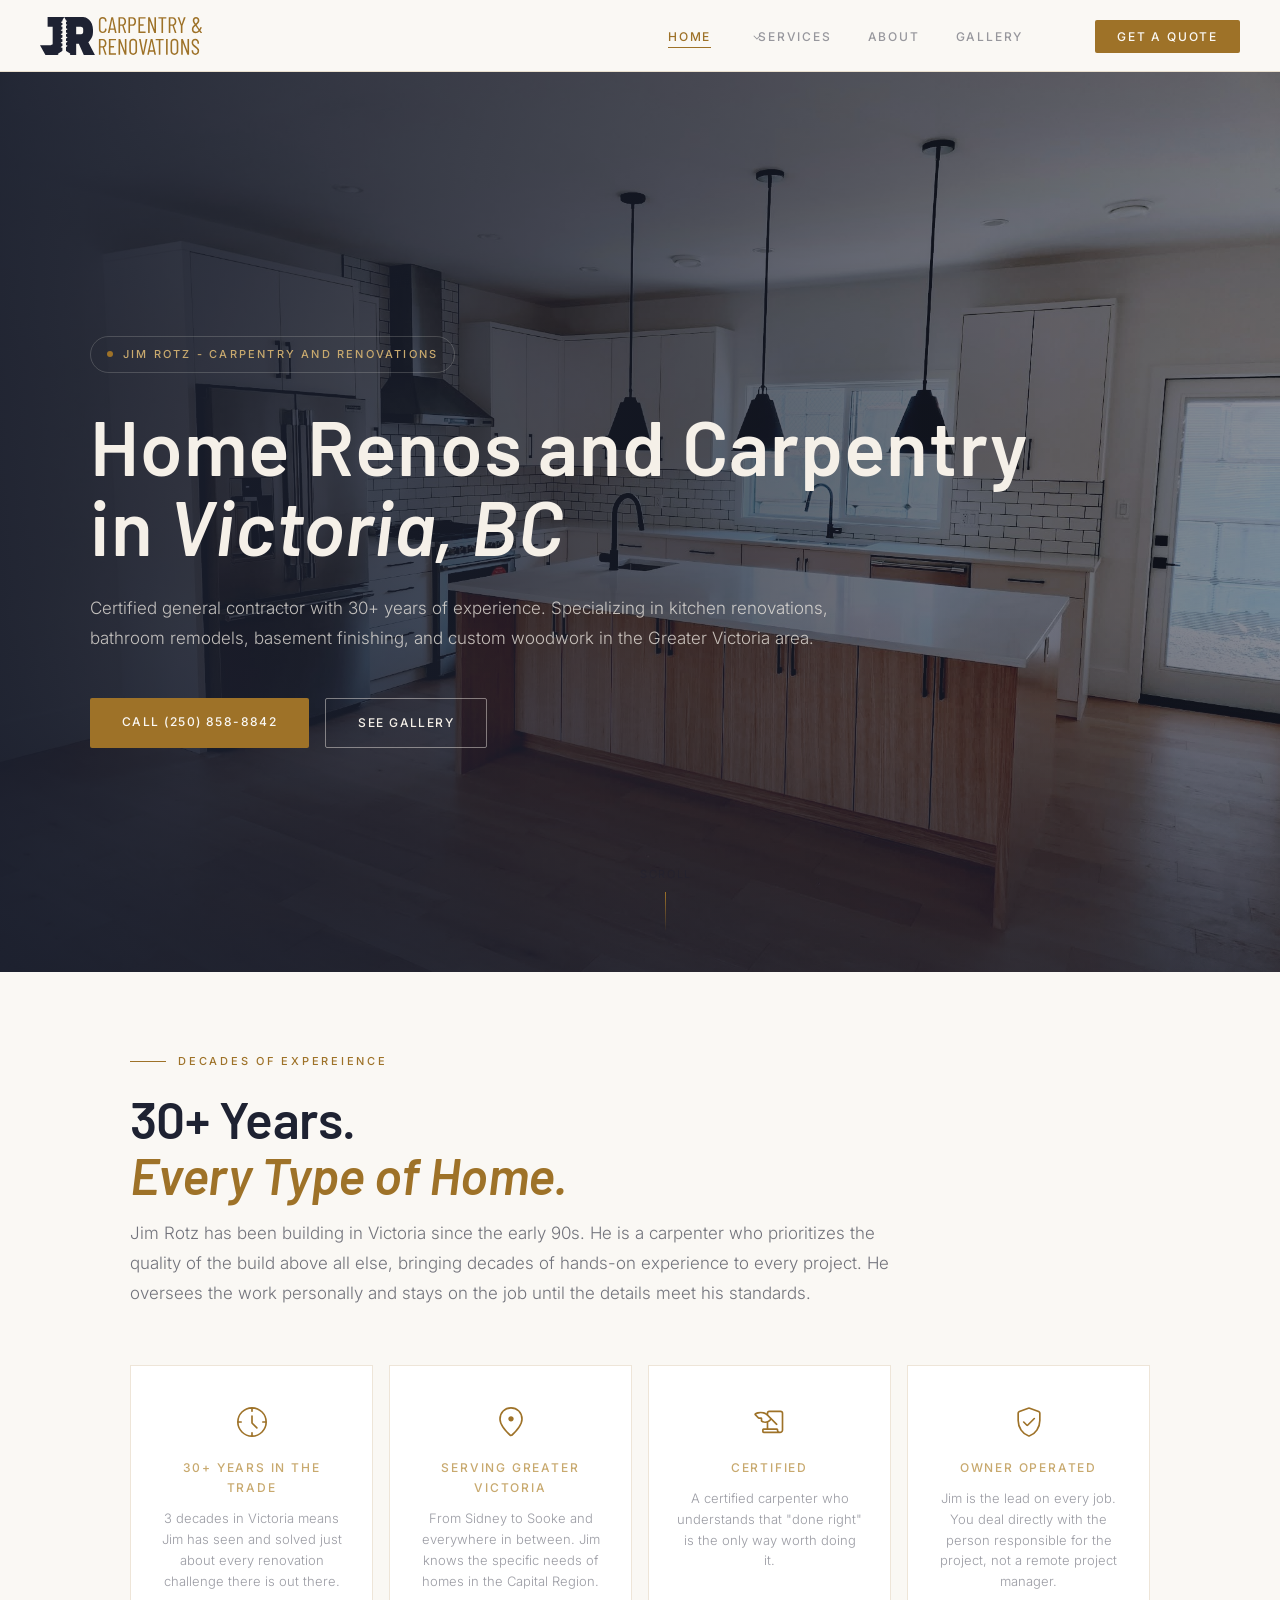
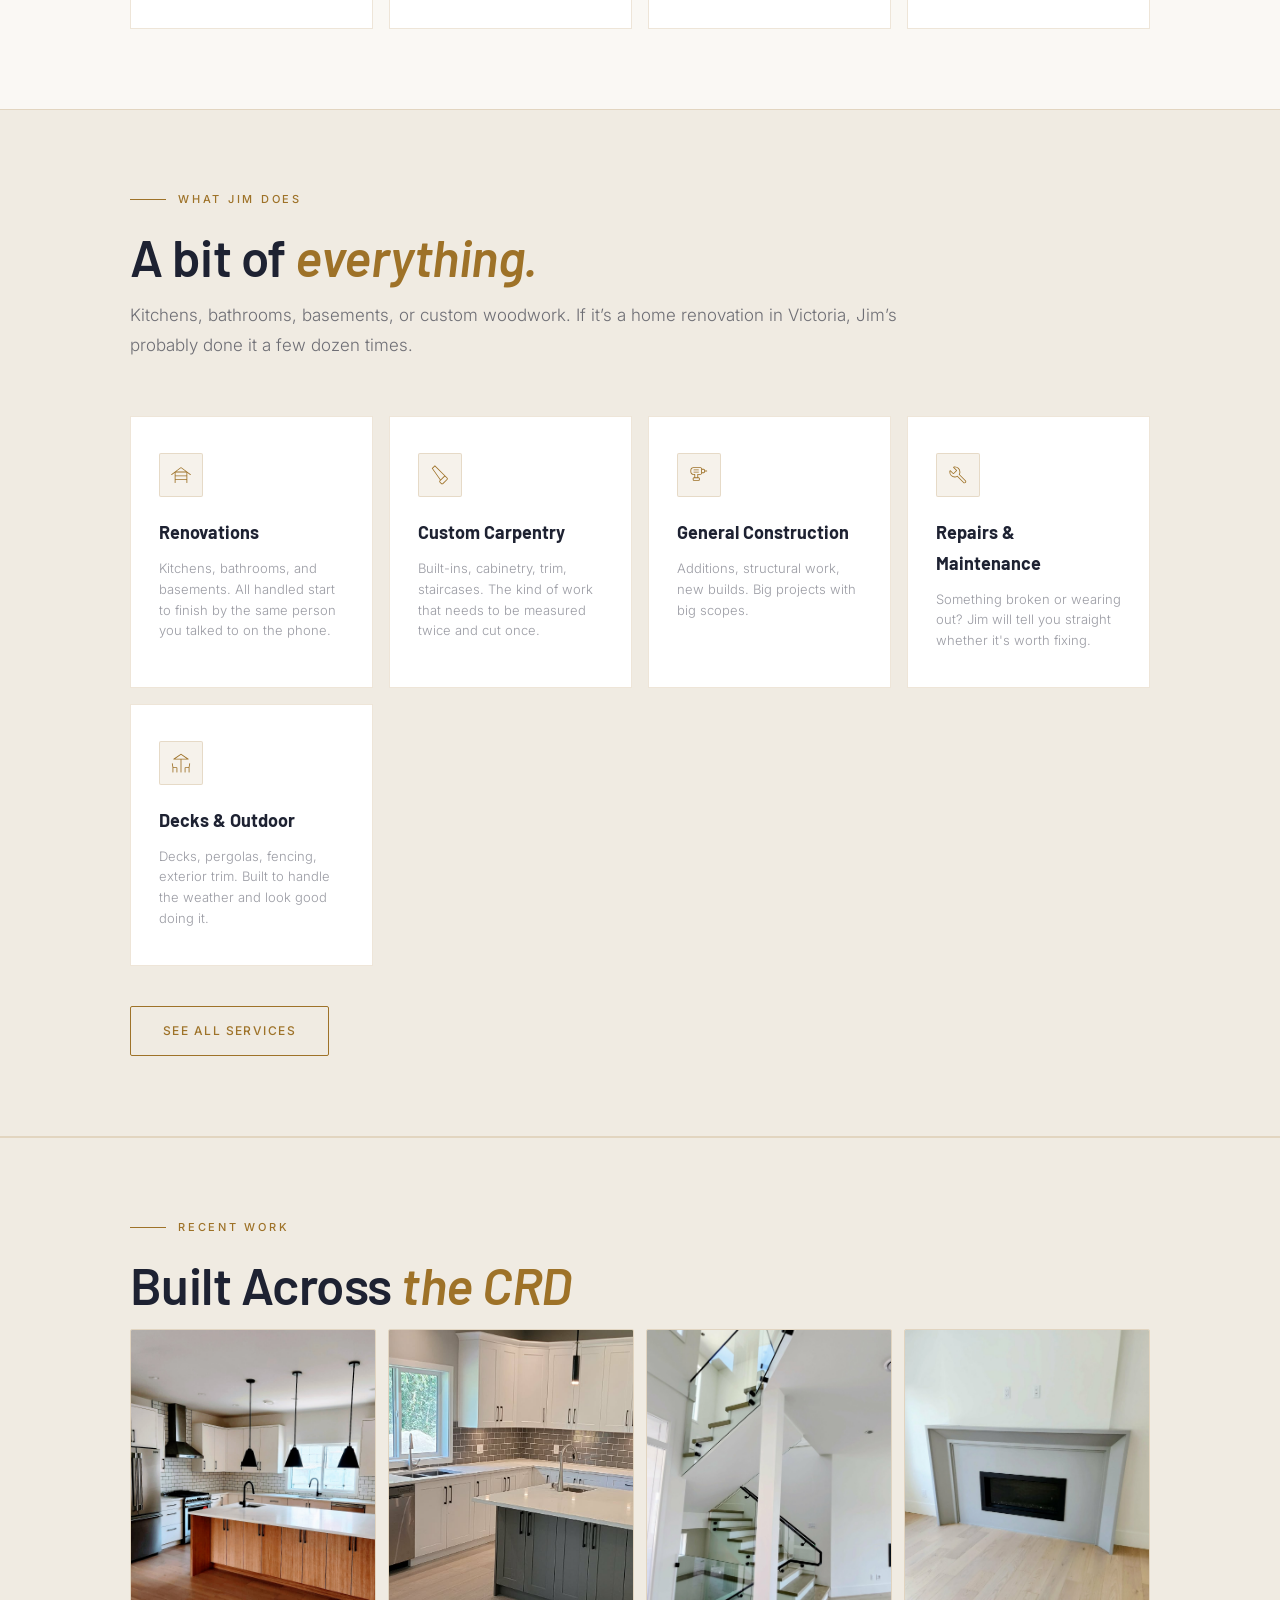
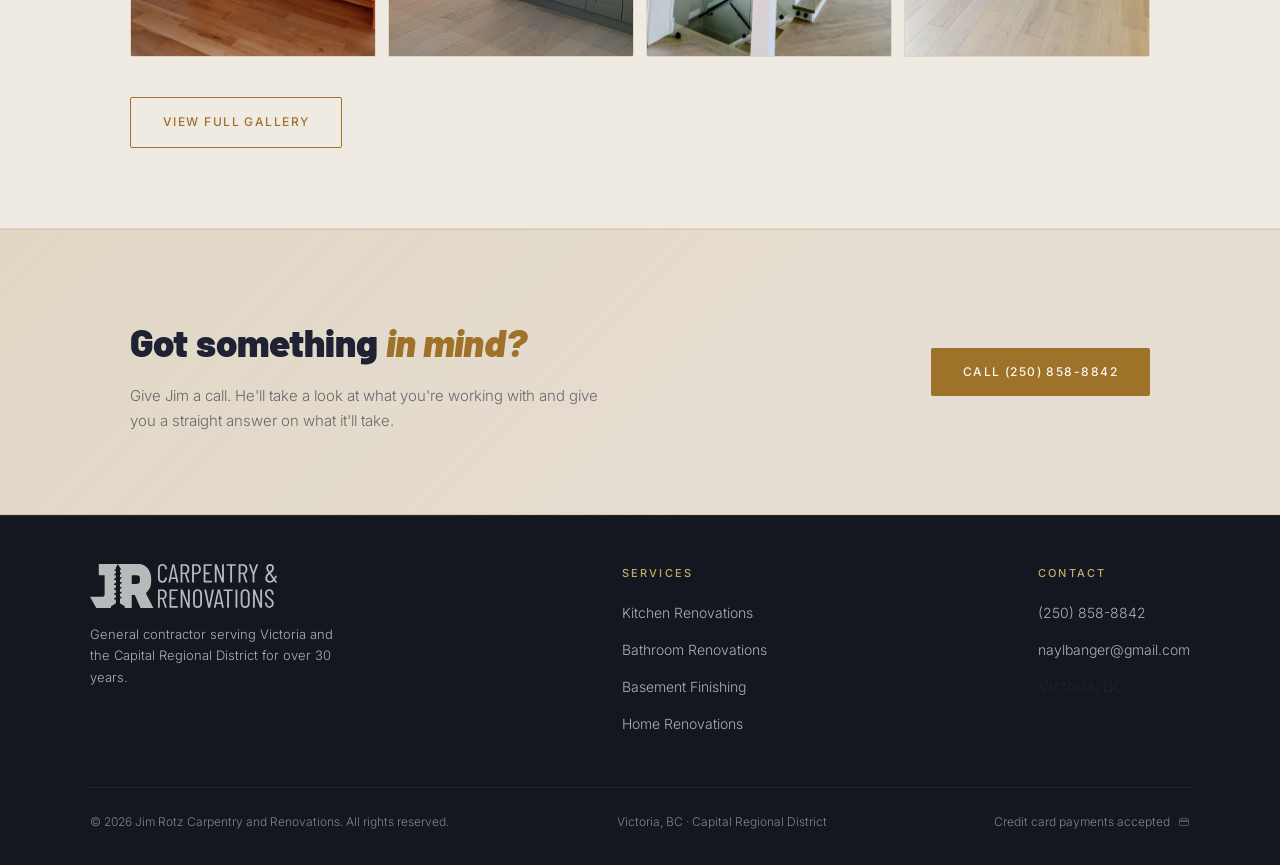
==== index.html @ f6845675 "added google console" ====
<!DOCTYPE html>
<html lang="en">
<head>
  <meta charset="UTF-8" />
  <meta name="viewport" content="width=device-width, initial-scale=1.0" />
  <title>Jim Rotz Carpentry - General Contractor Victoria BC</title>
  <meta name="description" content="Jim Rotz is a certified carpenter and general contractor serving Victoria and the Capital Regional District for over 30 years. Kitchens, bathrooms, basements, decks, and more." />
  <meta name="robots" content="index, follow" />
  <meta name="google-site-verification" content="m-0gBYXN-gDLnYXA0Ug9wHJlXJKoPTssjAXEBtC_RPM" />
  <link rel="canonical" href="https://jimrotz.ca/" />

  <!-- Open Graph -->
  <meta property="og:type" content="website" />
  <meta property="og:url" content="https://jimrotz.ca/" />
  <meta property="og:title" content="Jim Rotz Carpentry &amp; Renovations - Victoria BC Contractor" />
  <meta property="og:description" content="Certified carpenter and general contractor serving the CRD for 30+ years. Honest work, done right." />
  <meta property="og:image" content="https://jimrotz.ca/Photos/kitchen-white-jimrotz.jpeg" />

  <!-- Twitter Card -->
  <meta name="twitter:card" content="summary_large_image" />
  <meta name="twitter:title" content="Jim Rotz Carpentry &amp; Renovations - Victoria BC" />
  <meta name="twitter:description" content="Certified carpenter and general contractor serving the CRD for 30+ years." />
  <meta name="twitter:image" content="https://jimrotz.ca/Photos/kitchen-white-jimrotz.jpeg" />

  <!-- LocalBusiness Schema -->
  <script type="application/ld+json">
  {
    "@context": "https://schema.org",
    "@type": "HomeAndConstructionBusiness",
    "name": "Jim Rotz Carpentry and Renovations",
    "description": "Certified carpenter and general contractor serving Victoria and the Capital Regional District for over 30 years. Specialising in kitchen renovations, bathroom renovations, basement finishing, and custom carpentry.",
    "url": "https://jimrotz.ca",
    "telephone": "(250) 858-8842",
    "address": {
      "@type": "PostalAddress",
      "addressLocality": "Victoria",
      "addressRegion": "BC",
      "addressCountry": "CA"
    },
    "areaServed": {
      "@type": "AdministrativeArea",
      "name": "Capital Regional District"
    },
    "knowsAbout": ["Kitchen Renovations", "Bathroom Renovations", "Basement Finishing", "Custom Carpentry", "Decks", "General Contracting"],
    "hasCredential": "Red Seal Certified Carpenter",
    "priceRange": "$$"
  }
  </script>

  <link rel="icon" type="image/svg+xml" href="favicon.svg" />
  <link rel="stylesheet" href="styles.css" />
  <style>
    /* ── Hero ── */
    .hero {
      min-height: 100vh;
      display: flex;
      align-items: center;
      position: relative;
      overflow: hidden;
      padding: 0 40px;
      color: #f5f0e8;
    }
    .hero .hero-sub    { color: rgba(245,240,232,0.75); }
    .hero .hero-tag    { color: #c8a96e; border-color: rgba(245,240,232,0.18); }
    .hero .section-eyebrow { color: #c8a96e; }
    .hero .section-eyebrow::before { background: #c8a96e; }
    .hero .hero-title em { color: #f5f0e8; }
    .hero .btn-outline { color: #f5f0e8; border-color: rgba(245,240,232,0.45); }
    .hero .btn-outline:hover { background: rgba(245,240,232,0.1); color: #f5f0e8; border-color: rgba(245,240,232,0.7); }

    .hero-bg {
      position: absolute;
      inset: 0;
      background-image: url('Photos/kitchen-white-jimrotz.jpeg');
      background-size: cover;
      background-position: center 40%;
      background-repeat: no-repeat;
    }

    /* Dark overlay so text stays legible */
    .hero-bg::after {
      content: '';
      position: absolute;
      inset: 0;
      background:
        linear-gradient(to right, rgba(26,31,46,0.94) 0%, rgba(26,31,46,0.70) 55%, rgba(26,31,46,0.50) 100%),
        linear-gradient(to top, rgba(26,31,46,0.6) 0%, transparent 40%);
    }

    .hero-content {
      position: relative;
      max-width: var(--max-width);
      margin: 0 auto;
      width: 100%;
      padding: 160px 0 120px;
      max-width: var(--max-width);
      margin: 0 auto;
    }

    .hero-left {}

    .hero-tag {
      display: inline-flex;
      align-items: center;
      gap: 10px;
      font-size: 11px;
      font-weight: 500;
      letter-spacing: 0.2em;
      text-transform: uppercase;
      color: var(--warm);
      border: 1px solid var(--rule);
      padding: 8px 16px;
      border-radius: 100px;
      margin-bottom: 32px;
    }
    .hero-tag::before {
      content: '';
      width: 6px; height: 6px;
      background: var(--warm);
      border-radius: 50%;
    }

    .hero-title {
      font-family: var(--font-display);
      font-size: clamp(44px, 6vw, 80px);
      font-weight: 600;
      line-height: 1.05;
      margin-bottom: 28px;
      letter-spacing: 0.01em;
    }
    .hero-title em {
      font-style: italic;
      color: var(--warm);
    }

    .hero-sub {
      font-size: 17px;
      font-weight: 300;
      color: var(--cream-dim);
      line-height: 1.75;
      max-width: 800px;
      margin-bottom: 44px;
    }

    .hero-actions {
      display: flex;
      gap: 16px;
      flex-wrap: wrap;
    }

    /* Scroll indicator */
    .scroll-hint {
      position: absolute;
      bottom: 40px;
      left: 50%;
      transform: translateX(-50%);
      display: flex;
      flex-direction: column;
      align-items: center;
      gap: 8px;
      font-size: 11px;
      letter-spacing: 0.15em;
      text-transform: uppercase;
      color: var(--muted);
      animation: fadeUp 1s ease forwards 1.2s;
      opacity: 0;
    }
    .scroll-hint::after {
      content: '';
      width: 1px;
      height: 40px;
      background: linear-gradient(to bottom, var(--warm), transparent);
      animation: scrollPulse 2s ease infinite;
    }
    @keyframes scrollPulse {
      0%,100% { opacity: 0.4; transform: scaleY(1); }
      50%      { opacity: 1;   transform: scaleY(1.2); }
    }

    /* ── Services Preview ── */
    .services-preview {
      background: var(--slate-mid);
      border-top: 1px solid var(--rule);
      border-bottom: 1px solid var(--rule);
    }

    .services-grid {
      display: grid;
      grid-template-columns: repeat(auto-fit, minmax(200px, 1fr));
      gap: 16px;
    }

    .service-thumb {
      padding: 36px 28px;
      background: #fff;
      border: 1px solid var(--rule);
      position: relative;
      overflow: hidden;
      transition: background 0.3s, border-color 0.3s;
    }
    .service-thumb:hover {
      background: var(--warm-dim);
      border-color: var(--rule);
    }
    .service-thumb::after {
      content: '';
      position: absolute;
      bottom: 0; left: 0;
      width: 0; height: 2px;
      background: var(--warm);
      transition: width 0.4s;
    }
    .service-thumb:hover::after { width: 100%; }

    .service-icon {
      width: 44px; height: 44px;
      background: var(--warm-dim);
      border: 1px solid var(--rule);
      border-radius: var(--radius);
      display: flex; align-items: center; justify-content: center;
      margin-bottom: 20px;
    }
    .service-icon img {
      width: 24px;
      height: 24px;
    }

    .service-thumb h3 {
      font-family: var(--font-display);
      font-size: 18px;
      font-weight: 700;
      margin-bottom: 10px;
      color: var(--cream);
    }
    .service-thumb p {
      font-size: 13px;
      color: var(--muted);
      line-height: 1.6;
    }

    /* ── Trust Strip (imported from trust section) ── */
    .trust-strip {
      background: var(--slate);
    }

    .trust-pillars {
      display: grid;
      grid-template-columns: repeat(4, 1fr);
      gap: 16px;
      margin-bottom: 0;
    }

    .trust-pillar {
      background: #fff;
      border: 1px solid var(--rule);
      padding: 36px 28px;
      text-align: center;
      transition: background 0.3s;
    }
    .trust-pillar:hover { background: var(--warm-dim); }

    .trust-pillar-icon {
      width: 40px;
      height: 40px;
      margin: 0 auto 16px;
    }
    .trust-pillar-icon img {
      width: 100%;
      height: 100%;
    }
    .trust-pillar-label {
      font-size: 12px;
      font-weight: 500;
      letter-spacing: 0.15em;
      text-transform: uppercase;
      color: var(--warm-light);
      margin-bottom: 10px;
    }
    .trust-pillar-desc {
      font-size: 13px;
      color: var(--muted);
      line-height: 1.6;
    }

    /* ── CTA Banner ── */
    /* ── Recent Work ── */
    .work-preview {
      background: var(--slate-mid);
      border-top: 1px solid var(--rule);
      border-bottom: 1px solid var(--rule);
    }

    .work-grid {
      display: grid;
      grid-template-columns: repeat(4, 1fr);
      gap: 12px;
    }

    .work-photo {
      position: relative;
      overflow: hidden;
      border-radius: 2px;
      border: 1px solid var(--rule);
      display: block;
      aspect-ratio: 3/4;
    }

    .work-photo img {
      width: 100%;
      height: 100%;
      object-fit: cover;
      transition: transform 0.5s ease;
      display: block;
    }

    .work-photo:hover img { transform: scale(1.05); }

    .work-photo-label {
      position: absolute;
      bottom: 0; left: 0; right: 0;
      padding: 32px 16px 16px;
      background: linear-gradient(to top, rgba(20,23,34,0.8) 0%, transparent 100%);
      opacity: 0;
      transition: opacity 0.3s;
    }
    .work-photo:hover .work-photo-label { opacity: 1; }
    .work-photo-label span {
      display: block;
      font-size: 12px;
      font-weight: 500;
      letter-spacing: 0.1em;
      text-transform: uppercase;
      color: #f5f0e8;
    }
    .work-photo-label em {
      font-size: 11px;
      color: rgba(245,240,232,0.6);
      font-style: normal;
    }

    @media (max-width: 768px) { .work-grid { grid-template-columns: repeat(2, 1fr); } }
    @media (max-width: 480px) { .work-grid { grid-template-columns: 1fr 1fr; gap: 8px; } }

    .cta-banner {
      background:
        linear-gradient(135deg, rgba(200,169,110,0.12) 0%, transparent 60%),
        var(--slate-light);
      border-top: 1px solid var(--rule);
      border-bottom: 1px solid var(--rule);
    }

    .cta-banner .container {
      display: flex;
      align-items: center;
      justify-content: space-between;
      gap: 40px;
      flex-wrap: wrap;
    }

    .cta-banner h2 {
      font-family: var(--font-display);
      font-size: clamp(26px, 3vw, 40px);
      font-weight: 900;
    }
    .cta-banner h2 em { font-style: italic; color: var(--warm); }
    .cta-banner p {
      font-size: 15px;
      color: var(--cream-dim);
      margin-top: 8px;
      max-width: 480px;
    }

    /* ── Responsive ── */
    @media (max-width: 900px) {
      .trust-pillars { grid-template-columns: repeat(2, 1fr); }
    }

    @media (max-width: 600px) {
      .hero { padding: 0 24px; }
      .hero-actions { flex-direction: column; }
      .trust-pillars { grid-template-columns: 1fr; }
      .cta-banner .container { flex-direction: column; align-items: flex-start; }
    }
  </style>
</head>
<body>

  <!-- ════════════ NAV ════════════ -->
  <nav class="site-nav">
    <a href="index.html" class="nav-logo"><img src="LOGO.svg" alt="Jim Rotz Carpentry and Renovations" /></a>
    <ul class="nav-links" id="navLinks">
      <li><a href="index.html" class="active">Home</a></li>
      <li class="nav-dropdown">
        <a href="services.html">Services</a>
        <ul class="dropdown-menu">
          <li><a href="kitchen-renovations.html">Kitchen Renovations</a></li>
          <li><a href="bathroom-renovations.html">Bathroom Renovations</a></li>
          <li><a href="basement-finishing.html">Basement Finishing</a></li>
          <li><a href="home-renovations.html">Home Renovations</a></li>
        </ul>
      </li>
      <li><a href="about.html">About</a></li>
      <li><a href="gallery.html">Gallery</a></li>
      <li><a href="contact.html" class="nav-cta">Get a Quote</a></li>
    </ul>
    <div class="nav-toggle" id="navToggle" aria-label="Toggle navigation">
      <span></span><span></span><span></span>
    </div>
  </nav>

  <main class="page-content">

    <!-- ════════════ HERO ════════════ -->
    <section class="hero">
      <div class="hero-bg"></div>
      <div class="hero-content">

        <div class="hero-left">
          <div class="hero-tag fade-up delay-1">Jim Rotz - Carpentry and Renovations</div>
          <h1 class="hero-title fade-up delay-2">
            Home Renos and Carpentry <br>in <em>Victoria, BC</em>
          </h1>
          <p class="hero-sub fade-up delay-3">
            Certified general contractor with 30+ years of experience. Specializing in kitchen renovations, bathroom remodels, basement finishing, and custom woodwork in the Greater Victoria area.
          </p>
          <div class="hero-actions fade-up delay-4">
            <a href="tel:+12508588842" class="btn btn-primary">Call (250) 858-8842</a>
            <a href="gallery.html" class="btn btn-outline">See Gallery</a>
          </div>
        </div>

      </div>
      <div class="scroll-hint">Scroll</div>
    </section>

    <!-- ════════════ TRUST ════════════ -->
    <section class="trust-strip">
      <div class="container">
        <p class="section-eyebrow fade-up">Decades of Expereience</p>
        <h2 class="section-title fade-up delay-1">30+ Years.<br><em> Every Type of Home.</em></h2>
        <p class="section-lead fade-up delay-2">Jim Rotz has been building in Victoria since the early 90s. He is a carpenter who prioritizes the quality of the build above all else, bringing decades of hands-on experience to every project. He oversees the work personally and stays on the job until the details meet his standards.</p>

        <div class="trust-pillars">
          <div class="trust-pillar fade-up delay-2">
            <div class="trust-pillar-icon"><img src="icons/clock.svg" alt="" /></div>
            <div class="trust-pillar-label">30+ Years in the Trade</div>
            <div class="trust-pillar-desc">3 decades in Victoria means Jim has seen and solved just about every renovation challenge there is out there.</div>
          </div>
          <div class="trust-pillar fade-up delay-3">
            <div class="trust-pillar-icon"><img src="icons/location.svg" alt="" /></div>
            <div class="trust-pillar-label">Serving Greater Victoria</div>
            <div class="trust-pillar-desc">From Sidney to Sooke and everywhere in between. Jim knows the specific needs of homes in the Capital Region.</div>
          </div>
          <div class="trust-pillar fade-up delay-4">
            <div class="trust-pillar-icon"><img src="icons/certified.svg" alt="" /></div>
            <div class="trust-pillar-label">Certified</div>
            <div class="trust-pillar-desc">A certified carpenter who understands that "done right" is the only way worth doing it.</div>
          </div>
          <div class="trust-pillar fade-up delay-5">
            <div class="trust-pillar-icon"><img src="icons/verified.svg" alt="" /></div>
            <div class="trust-pillar-label">Owner Operated</div>
            <div class="trust-pillar-desc">Jim is the lead on every job. You deal directly with the person responsible for the project, not a remote project manager.</div>
          </div>
        </div>
      </div>
    </section>

    <!-- ════════════ SERVICES PREVIEW ════════════ -->
    <section class="services-preview">
      <div class="container">
        <p class="section-eyebrow fade-up">What Jim Does</p>
        <h2 class="section-title fade-up delay-1">A bit of <em>everything.</em></h2>
        <p class="section-lead fade-up delay-2">Kitchens, bathrooms, basements, or custom woodwork. If it’s a home renovation in Victoria, Jim’s probably done it a few dozen times.</p>

        <div class="services-grid">
          <div class="service-thumb fade-up delay-2">
            <div class="service-icon">
              <img src="icons/reno.svg" alt="" />
            </div>
            <h3>Renovations</h3>
            <p>Kitchens, bathrooms, and basements. All handled start to finish by the same person you talked to on the phone.</p>
          </div>
          <div class="service-thumb fade-up delay-3">
            <div class="service-icon">
              <img src="icons/saw.svg" alt="" />
            </div>
            <h3>Custom Carpentry</h3>
            <p>Built-ins, cabinetry, trim, staircases. The kind of work that needs to be measured twice and cut once.</p>
          </div>
          <div class="service-thumb fade-up delay-4">
            <div class="service-icon">
              <img src="icons/power drill.svg" alt="" />
            </div>
            <h3>General Construction</h3>
            <p>Additions, structural work, new builds. Big projects with big scopes.</p>
          </div>
          <div class="service-thumb fade-up delay-5">
            <div class="service-icon">
              <img src="icons/repair.svg" alt="" />
            </div>
            <h3>Repairs & Maintenance</h3>
            <p>Something broken or wearing out? Jim will tell you straight whether it's worth fixing.</p>
          </div>
          <div class="service-thumb fade-up delay-6">
            <div class="service-icon">
              <img src="icons/umbrella and chairs.svg" alt="" />
            </div>
            <h3>Decks & Outdoor</h3>
            <p>Decks, pergolas, fencing, exterior trim. Built to handle the weather and look good doing it.</p>
          </div>
        </div>

        <div style="margin-top: 40px;" class="fade-up delay-5">
          <a href="services.html" class="btn btn-outline">See All Services</a>
        </div>
      </div>
    </section>

    <!-- ════════════ RECENT WORK ════════════ -->
    <section class="work-preview">
      <div class="container">
        <p class="section-eyebrow fade-up">Recent Work</p>
        <h2 class="section-title fade-up delay-1">Built Across <em>the CRD</em></h2>
        <div class="work-grid">
          <a href="kitchen-renovations.html" class="work-photo fade-up delay-2">
            <img src="Photos/kitchen-white-jimrotz.jpeg" alt="White kitchen renovation by Jim Rotz, Victoria BC" />
            <div class="work-photo-label"><span>Kitchen Renovation</span><em>Victoria, BC</em></div>
          </a>
          <a href="kitchen-renovations.html" class="work-photo fade-up delay-3">
            <img src="Photos/kitchen-jimrotz.jpeg" alt="Kitchen renovation with custom cabinetry by Jim Rotz" />
            <div class="work-photo-label"><span>Kitchen Renovation</span><em>Victoria, BC</em></div>
          </a>
          <a href="home-renovations.html" class="work-photo fade-up delay-4">
            <img src="Photos/staircase-jimrotz.jpeg" alt="Custom staircase carpentry by Jim Rotz, Victoria BC" />
            <div class="work-photo-label"><span>Custom Staircase</span><em>Victoria, BC</em></div>
          </a>
          <a href="home-renovations.html" class="work-photo fade-up delay-5">
            <img src="Photos/fireplacesurround-jimrotz.jpeg" alt="Custom fireplace surround by Jim Rotz, Victoria BC" />
            <div class="work-photo-label"><span>Fireplace Surround</span><em>Victoria, BC</em></div>
          </a>
        </div>
        <div style="margin-top: 40px;" class="fade-up delay-4">
          <a href="gallery.html" class="btn btn-outline">View Full Gallery</a>
        </div>
      </div>
    </section>

    <!-- ════════════ CTA BANNER ════════════ -->
    <section class="cta-banner">
      <div class="container">
        <div class="fade-up">
          <h2>Got something <em>in mind?</em></h2>
          <p>Give Jim a call. He'll take a look at what you're working with and give you a straight answer on what it'll take.</p>
        </div>
        <a href="tel:+12508588842" class="btn btn-primary fade-up delay-2">Call (250) 858-8842</a>
      </div>
    </section>

  </main>

  <!-- ════════════ FOOTER ════════════ -->
  <footer class="site-footer">
    <div class="footer-inner">
      <div class="footer-brand">
        <a href="index.html" class="nav-logo"><img src="LOGO.svg" alt="Jim Rotz Carpentry and Renovations" /></a>
        <p>General contractor serving Victoria and the Capital Regional District for over 30 years.</p>
      </div>
      <div class="footer-col">
        <h4>Services</h4>
        <ul>
          <li><a href="kitchen-renovations.html">Kitchen Renovations</a></li>
          <li><a href="bathroom-renovations.html">Bathroom Renovations</a></li>
          <li><a href="basement-finishing.html">Basement Finishing</a></li>
          <li><a href="home-renovations.html">Home Renovations</a></li>
        </ul>
      </div>
      <div class="footer-col">
        <h4>Contact</h4>
        <ul>
          <li><a href="tel:+12508588842">(250) 858-8842</a></li>
          <li><a href="mailto:naylbanger@gmail.com">naylbanger@gmail.com</a></li>
          <li><span>Victoria, BC</span></li>
        </ul>
      </div>

    </div>
    <div class="footer-bottom">
      <p>&copy; 2026 Jim Rotz Carpentry and Renovations. All rights reserved.</p>
      <p>Victoria, BC · Capital Regional District</p>
      <p style="display:flex; align-items:center; gap:8px; font-size:12px; color:rgba(245,240,232,0.5);">Credit card payments accepted <img src="icons/creditcard.svg" alt="" style="height:12px; width:auto; filter: brightness(0) invert(1); opacity:0.5;" /></p>
    </div>
  </footer>

  <script>
    // Mobile nav toggle
    const toggle = document.getElementById('navToggle');
    const links  = document.getElementById('navLinks');
    toggle.addEventListener('click', () => links.classList.toggle('open'));

    // Simple scroll-based fade-in for elements below the fold
    const observer = new IntersectionObserver((entries) => {
      entries.forEach(e => {
        if (e.isIntersecting) {
          e.target.style.animationPlayState = 'running';
          observer.unobserve(e.target);
        }
      });
    }, { threshold: 0.15 });

    document.querySelectorAll('.fade-up').forEach(el => {
      el.style.animationPlayState = 'paused';
      observer.observe(el);
    });
  </script>

</body>
</html>
---- styles.css ----
/* ============================================
   DESIGN TOKENS
   ============================================ */
@import url('https://fonts.googleapis.com/css2?family=Barlow:ital,wght@0,500;0,600;0,700;1,500;1,600&family=Inter:wght@300;400;500&display=swap');

:root {
  --slate:        #faf8f4;
  --slate-mid:    #f0ebe2;
  --slate-light:  #e5ddd1;
  --warm:         #9e7228;
  --warm-light:   #c8a96e;
  --warm-dim:     rgba(158, 114, 40, 0.09);
  --cream:        #1e2232;
  --cream-dim:    rgba(30, 34, 50, 0.62);
  --cream-faint:  rgba(30, 34, 50, 0.12);
  --rule:         rgba(158, 114, 40, 0.18);
  --muted:        rgba(30, 34, 50, 0.45);

  --font-display: 'Barlow', system-ui, sans-serif;
  --font-body:    'Inter', system-ui, sans-serif;

  --radius:       2px;
  --max-width:    1100px;
  --section-pad:  80px 40px;
  --nav-height:   72px;
}

/* ============================================
   RESET & BASE
   ============================================ */
*, *::before, *::after { box-sizing: border-box; margin: 0; padding: 0; }

html { scroll-behavior: smooth; }

body {
  background: var(--slate);
  color: var(--cream);
  font-family: var(--font-body);
  font-weight: 300;
  line-height: 1.7;
  -webkit-font-smoothing: antialiased;
}

img { display: block; max-width: 100%; }
a  { color: inherit; text-decoration: none; }

/* ============================================
   NAVIGATION
   ============================================ */
.site-nav {
  position: fixed;
  top: 0; left: 0; right: 0;
  z-index: 100;
  height: var(--nav-height);
  display: flex;
  align-items: center;
  padding: 0 40px;
  background: rgba(250, 248, 244, 0.95);
  backdrop-filter: blur(12px);
  border-bottom: 1px solid var(--rule);
}

.nav-logo {
  margin-right: auto;
  display: flex;
  align-items: center;
}

.nav-logo img {
  height: 38px;
  width: auto;
  display: block;
}

.nav-links {
  display: flex;
  gap: 36px;
  list-style: none;
}

.nav-links a {
  font-size: 12px;
  font-weight: 500;
  letter-spacing: 0.15em;
  text-transform: uppercase;
  color: var(--muted);
  transition: color 0.2s;
  position: relative;
  padding-bottom: 4px;
}

.nav-links a::after {
  content: '';
  position: absolute;
  bottom: 0; left: 0;
  width: 0; height: 1px;
  background: var(--warm);
  transition: width 0.3s ease;
}

.nav-links a:hover,
.nav-links a.active { color: var(--warm); }
.nav-links a:hover::after,
.nav-links a.active::after { width: 100%; }

/* Dropdown */
.nav-dropdown { position: relative; }

.nav-dropdown > a::before {
  content: '';
  display: inline-block;
  width: 5px; height: 5px;
  border-right: 1.5px solid currentColor;
  border-bottom: 1.5px solid currentColor;
  transform: rotate(45deg) translateY(-2px);
  margin-left: 6px;
  vertical-align: middle;
  transition: transform 0.2s;
}
.nav-dropdown:hover > a::before {
  transform: rotate(-135deg) translateY(-2px);
}

.dropdown-menu {
  display: block;
  position: absolute;
  top: 100%;
  left: 50%;
  transform: translateX(-50%) translateY(-4px);
  background: #fff;
  border: 1px solid var(--rule);
  border-radius: 4px;
  box-shadow: 0 8px 24px rgba(30,34,50,0.1);
  list-style: none;
  min-width: 210px;
  padding: 20px 0 8px;
  opacity: 0;
  visibility: hidden;
  pointer-events: none;
  transition: opacity 0.2s, transform 0.2s, visibility 0.2s;
  z-index: 200;
}
.nav-dropdown:hover .dropdown-menu,
.nav-dropdown:focus-within .dropdown-menu {
  opacity: 1;
  visibility: visible;
  pointer-events: auto;
  transform: translateX(-50%) translateY(0);
}

.dropdown-menu li a {
  display: block;
  padding: 10px 20px;
  font-size: 12px;
  font-weight: 500;
  letter-spacing: 0.12em;
  text-transform: uppercase;
  color: var(--muted);
  transition: color 0.15s, background 0.15s;
  white-space: nowrap;
}
.dropdown-menu li a:hover { color: var(--warm); background: var(--warm-dim); }
.dropdown-menu li a::after { display: none !important; }

/* Mobile dropdown — show inline */
@media (max-width: 768px) {
  .nav-dropdown > a::before { display: none; }
  .dropdown-menu {
    position: static;
    transform: none;
    box-shadow: none;
    border: none;
    border-left: 2px solid var(--rule);
    border-radius: 0;
    padding: 4px 0 4px 12px;
    margin-top: 4px;
    background: transparent;
    opacity: 1;
    visibility: visible;
    pointer-events: auto;
  }
  .dropdown-menu li a { padding: 8px 0; font-size: 13px; letter-spacing: 0.08em; }
}

.nav-cta {
  margin-left: 36px;
  padding: 9px 22px 9px !important;
  background: var(--warm);
  color: var(--slate) !important;
  font-size: 12px !important;
  font-weight: 500 !important;
  letter-spacing: 0.12em;
  text-transform: uppercase;
  border-radius: var(--radius);
  transition: background 0.2s, transform 0.2s !important;
}

.nav-cta::after { display: none !important; }
.nav-cta:hover { background: var(--warm-light) !important; transform: translateY(-1px); }

/* Hamburger (mobile) */
.nav-toggle {
  display: none;
  flex-direction: column;
  gap: 5px;
  cursor: pointer;
  padding: 4px;
  margin-left: auto;
}
.nav-toggle span {
  display: block; width: 24px; height: 1.5px;
  background: var(--cream);
  transition: all 0.3s;
}

/* ============================================
   SHARED LAYOUT
   ============================================ */
.container {
  max-width: var(--max-width);
  margin: 0 auto;
  padding: var(--section-pad);
}

.page-content { padding-top: var(--nav-height); }

.section-eyebrow {
  font-size: 11px;
  font-weight: 500;
  letter-spacing: 0.25em;
  text-transform: uppercase;
  color: var(--warm);
  display: flex;
  align-items: center;
  gap: 12px;
  margin-bottom: 20px;
}
.section-eyebrow::before {
  content: '';
  display: block;
  width: 36px; height: 1px;
  background: var(--warm);
}

.section-title {
  font-family: var(--font-display);
  font-size: clamp(32px, 4vw, 56px);
  font-weight: 600;
  line-height: 1.1;
  letter-spacing: -0.01em;
  margin-bottom: 16px;
}
.section-title em { font-style: italic; color: var(--warm); }

.section-lead {
  font-size: 17px;
  font-weight: 300;
  color: var(--cream-dim);
  max-width: 800px;
  line-height: 1.75;
  margin-bottom: 56px;
}

.divider {
  height: 1px;
  background: var(--rule);
  margin: 56px 0;
}

/* ============================================
   BUTTONS
   ============================================ */
.btn {
  display: inline-block;
  padding: 14px 32px;
  font-family: var(--font-body);
  font-size: 12px;
  font-weight: 500;
  letter-spacing: 0.12em;
  text-transform: uppercase;
  border: none;
  border-radius: var(--radius);
  cursor: pointer;
  transition: background 0.2s, transform 0.2s, color 0.2s;
}

.btn-primary {
  background: var(--warm);
  color: var(--slate);
}
.btn-primary:hover {
  background: var(--warm-light);
  transform: translateY(-2px);
}

.btn-outline {
  background: transparent;
  color: var(--warm);
  border: 1px solid var(--warm);
}
.btn-outline:hover {
  background: var(--warm-dim);
  transform: translateY(-2px);
}

/* ============================================
   CARDS
   ============================================ */
.card {
  background: #fff;
  border: 1px solid var(--rule);
  border-radius: var(--radius);
  padding: 32px 28px;
  position: relative;
  overflow: hidden;
  transition: background 0.3s, border-color 0.3s, transform 0.25s;
}
.card:hover {
  background: var(--warm-dim);
  border-color: rgba(200,169,110,0.4);
  transform: translateY(-3px);
}
.card::after {
  content: '';
  position: absolute;
  bottom: 0; left: 0;
  width: 0; height: 2px;
  background: var(--warm);
  transition: width 0.4s ease;
}
.card:hover::after { width: 100%; }

/* ============================================
   FOOTER
   ============================================ */
.site-footer {
  background: #131720;
  border-top: 1px solid var(--rule);
  padding: 48px 40px 32px;
}

.footer-inner {
  max-width: var(--max-width);
  margin: 0 auto;
  display: flex;
  flex-wrap: wrap;
  gap: 40px;
  justify-content: space-between;
  margin-bottom: 40px;
}

.footer-brand .nav-logo { margin-bottom: 16px; display: block; }
.footer-brand .nav-logo img { height: 44px; filter: brightness(0) invert(1) sepia(0.15); opacity: 0.7; }
.footer-col .square-logo { height: 18px; width: auto; filter: brightness(0) invert(1) sepia(0.15); opacity: 0.7; }
.footer-brand p { font-size: 13px; color: rgba(245,240,232,0.7); max-width: 260px; line-height: 1.65; }

.footer-col h4 {
  font-size: 11px;
  font-weight: 500;
  letter-spacing: 0.2em;
  text-transform: uppercase;
  color: #c8a96e;
  margin-bottom: 16px;
}
.footer-col ul { list-style: none; }
.footer-col ul li { margin-bottom: 10px; }
.footer-col ul a {
  font-size: 14px;
  color: rgba(245,240,232,0.7);
  transition: color 0.2s;
}
.footer-col ul a:hover { color: #f5f0e8; }

.footer-bottom {
  max-width: var(--max-width);
  margin: 0 auto;
  padding-top: 24px;
  border-top: 1px solid rgba(200,169,110,0.1);
  display: flex;
  justify-content: space-between;
  align-items: center;
  flex-wrap: wrap;
  gap: 12px;
}
.footer-bottom p { font-size: 12px; color: rgba(245,240,232,0.5); }

/* ============================================
   ANIMATIONS
   ============================================ */
.fade-up {
  opacity: 0;
  transform: translateY(20px);
  animation: fadeUp 0.6s ease forwards;
}
@keyframes fadeUp {
  to { opacity: 1; transform: translateY(0); }
}

.delay-1 { animation-delay: 0.1s; }
.delay-2 { animation-delay: 0.2s; }
.delay-3 { animation-delay: 0.3s; }
.delay-4 { animation-delay: 0.4s; }
.delay-5 { animation-delay: 0.5s; }
.delay-6 { animation-delay: 0.6s; }
.delay-7 { animation-delay: 0.7s; }
.delay-8 { animation-delay: 0.8s; }

/* ============================================
   RESPONSIVE
   ============================================ */
@media (max-width: 768px) {
  :root { --section-pad: 56px 24px; }

  .nav-links, .nav-cta { display: none; }
  .nav-toggle { display: flex; }

  .nav-links.open {
    display: flex;
    flex-direction: column;
    position: fixed;
    top: var(--nav-height); left: 0; right: 0;
    background: var(--slate-mid);
    padding: 24px;
    gap: 20px;
    border-bottom: 1px solid var(--rule);
  }
  .nav-links.open a { font-size: 14px; }
  .nav-cta.open { display: block; }
}
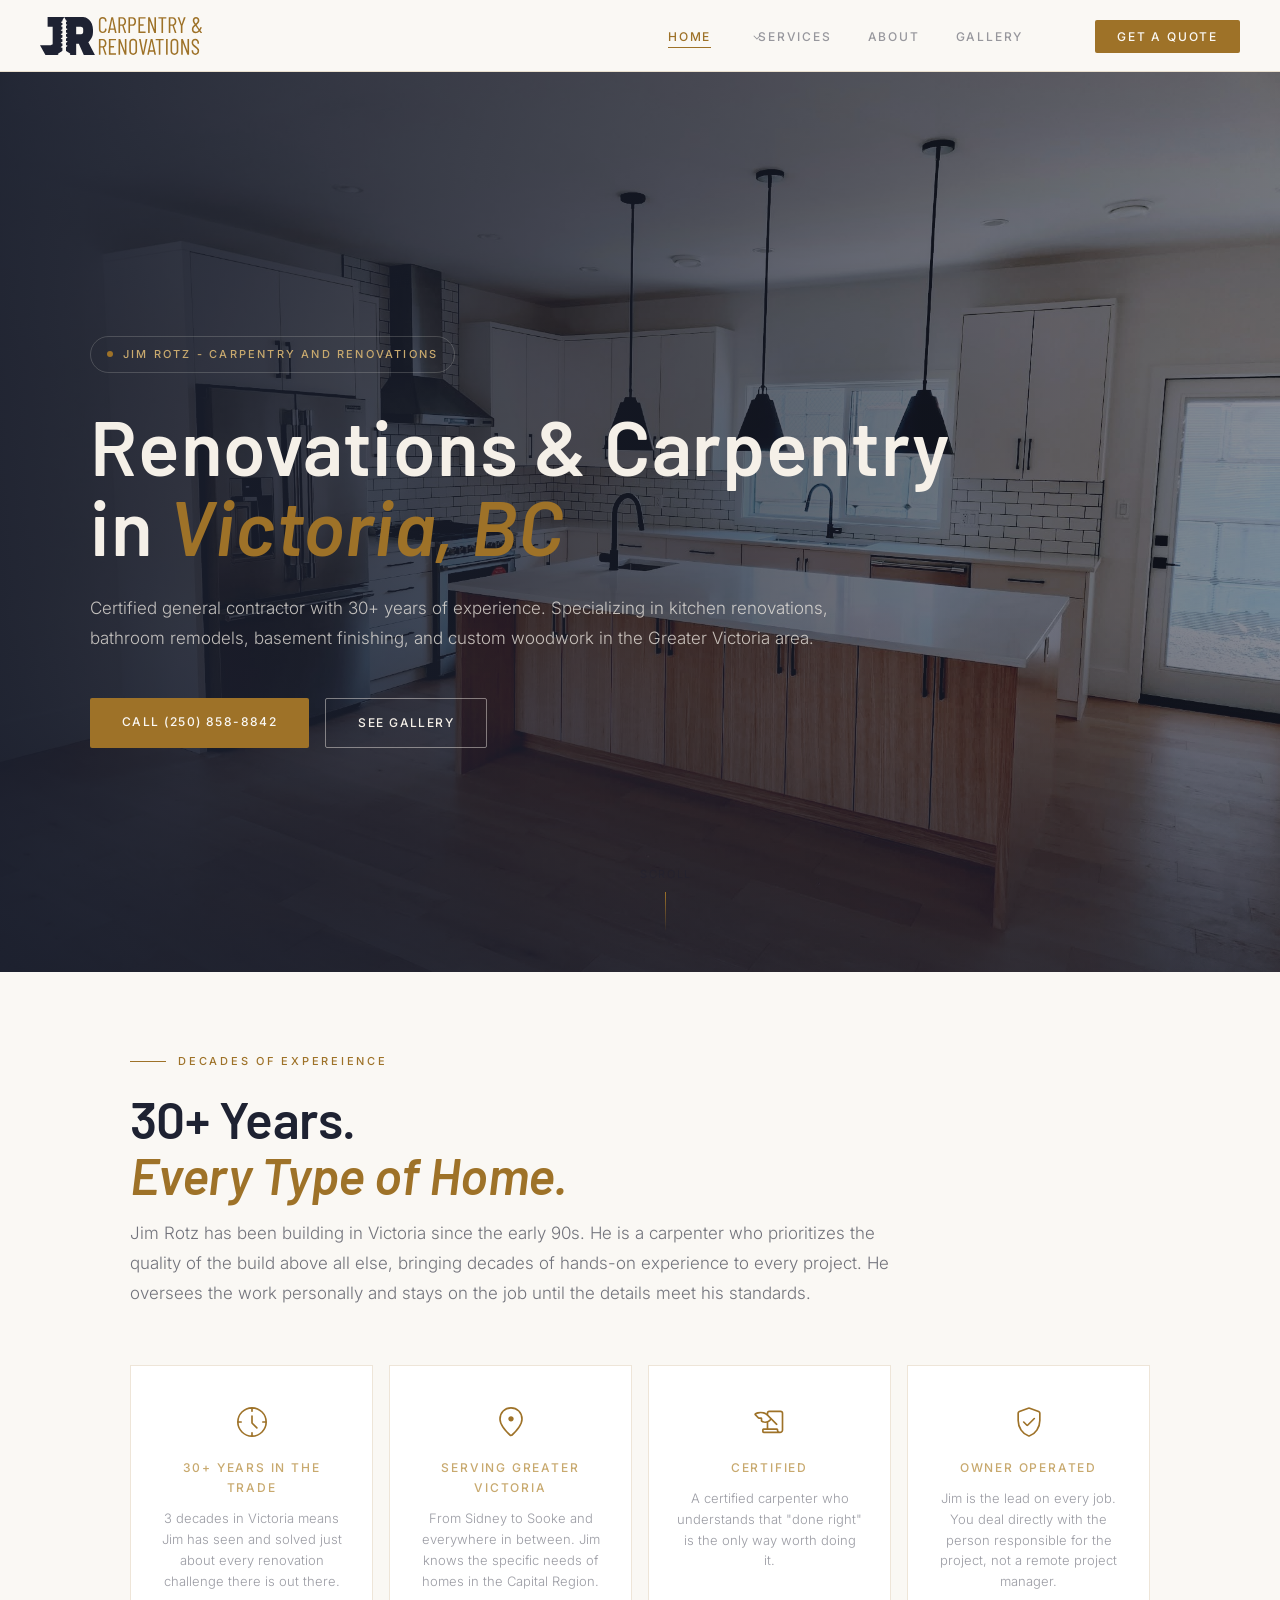
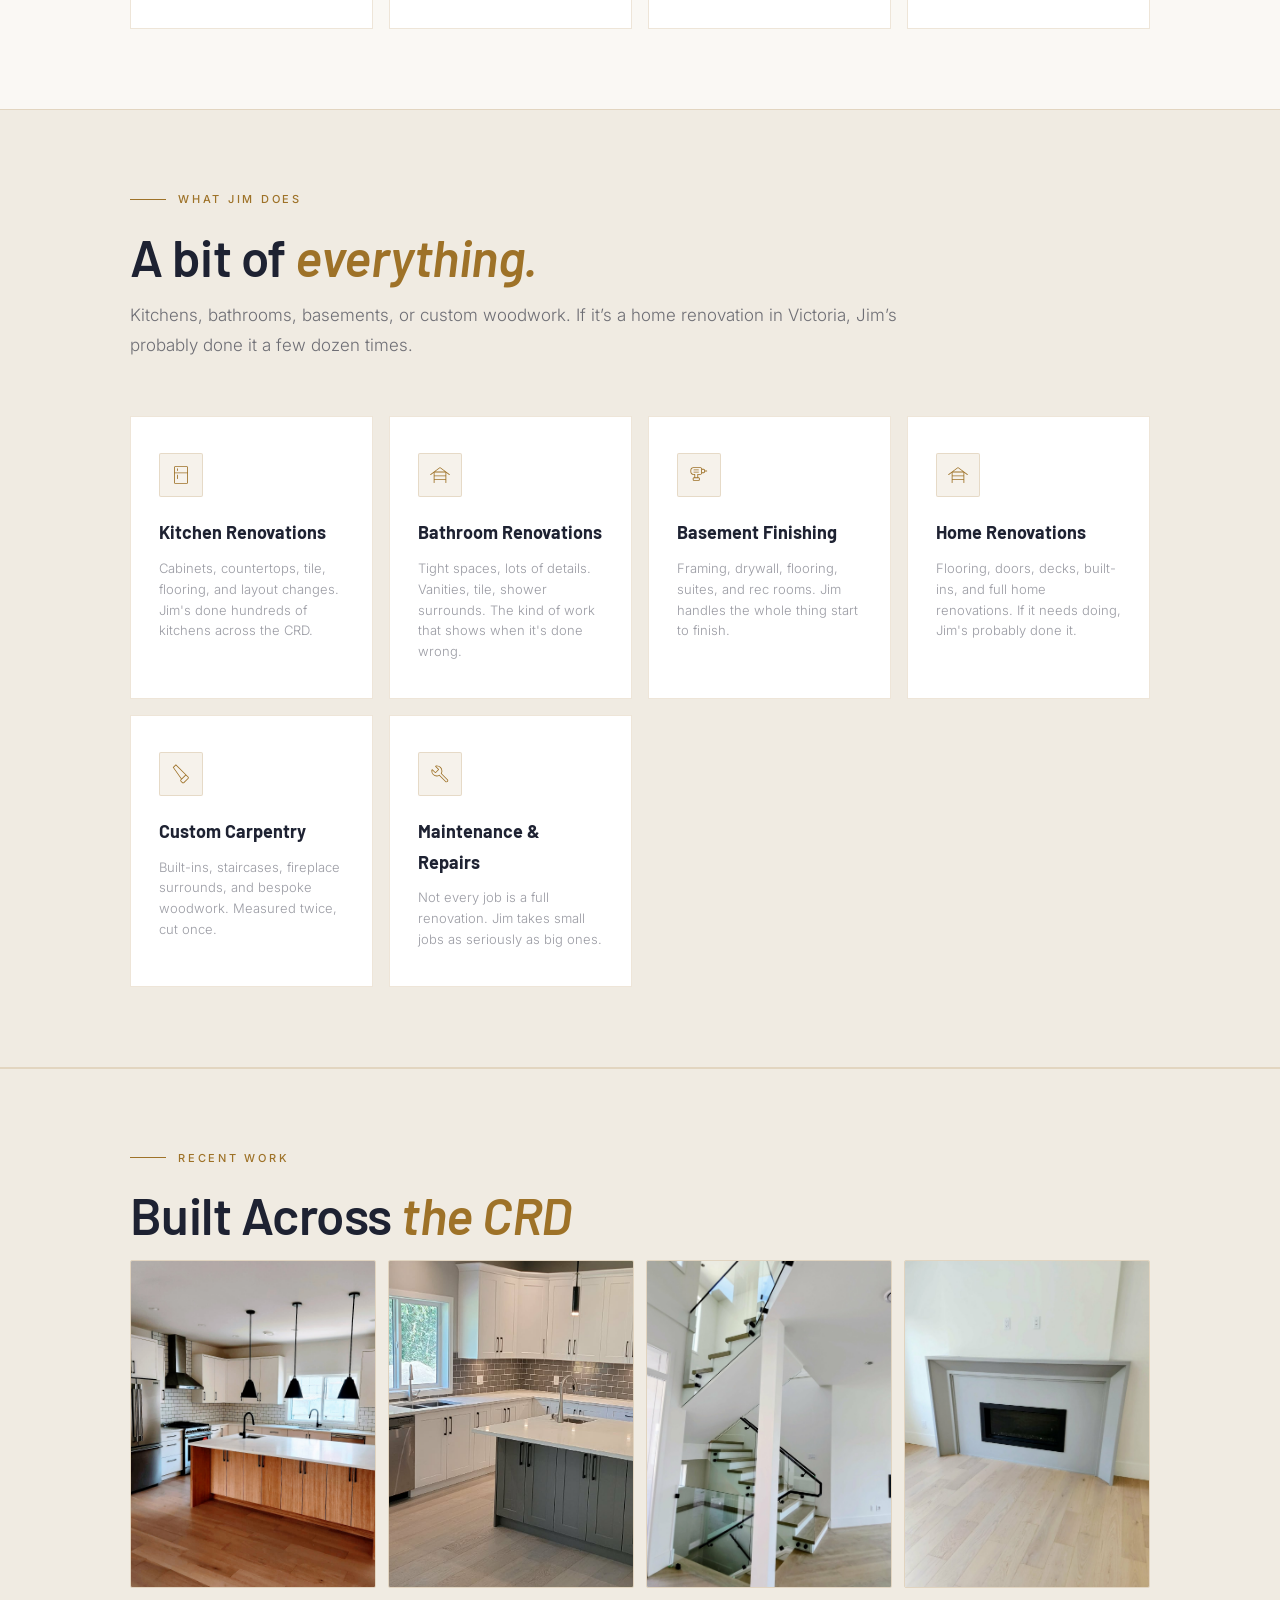
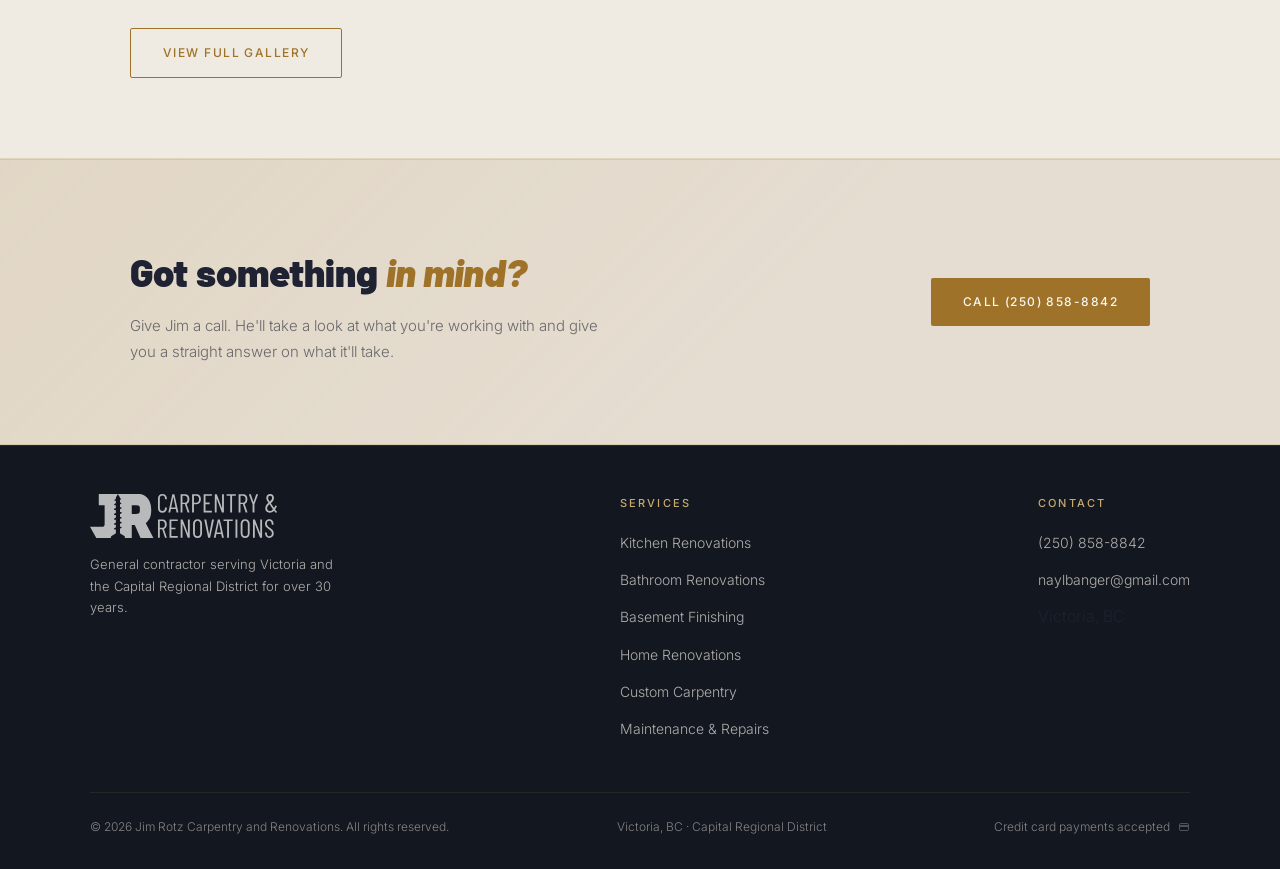
==== commit 3afe9f01: "seo updates updates" ====
--- a/index.html
+++ b/index.html
@@ -3,7 +3,7 @@
 <head>
   <meta charset="UTF-8" />
   <meta name="viewport" content="width=device-width, initial-scale=1.0" />
-  <title>Jim Rotz Carpentry - General Contractor Victoria BC</title>
+  <title>Victoria Carpentry & Custom Renovations | Jim Rotz</title>
   <meta name="description" content="Jim Rotz is a certified carpenter and general contractor serving Victoria and the Capital Regional District for over 30 years. Kitchens, bathrooms, basements, decks, and more." />
   <meta name="robots" content="index, follow" />
   <meta name="google-site-verification" content="m-0gBYXN-gDLnYXA0Ug9wHJlXJKoPTssjAXEBtC_RPM" />
@@ -14,13 +14,13 @@
   <meta property="og:url" content="https://jimrotz.ca/" />
   <meta property="og:title" content="Jim Rotz Carpentry &amp; Renovations - Victoria BC Contractor" />
   <meta property="og:description" content="Certified carpenter and general contractor serving the CRD for 30+ years. Honest work, done right." />
-  <meta property="og:image" content="https://jimrotz.ca/Photos/kitchen-white-jimrotz.jpeg" />
+  <meta property="og:image" content="https://jimrotz.ca/Photos/kitchen-renovation-white-cabinets-victoria-bc.jpeg" />
 
   <!-- Twitter Card -->
   <meta name="twitter:card" content="summary_large_image" />
   <meta name="twitter:title" content="Jim Rotz Carpentry &amp; Renovations - Victoria BC" />
   <meta name="twitter:description" content="Certified carpenter and general contractor serving the CRD for 30+ years." />
-  <meta name="twitter:image" content="https://jimrotz.ca/Photos/kitchen-white-jimrotz.jpeg" />
+  <meta name="twitter:image" content="https://jimrotz.ca/Photos/kitchen-renovation-white-cabinets-victoria-bc.jpeg" />
 
   <!-- LocalBusiness Schema -->
   <script type="application/ld+json">
@@ -71,7 +71,7 @@
     .hero-bg {
       position: absolute;
       inset: 0;
-      background-image: url('Photos/kitchen-white-jimrotz.jpeg');
+      background-image: url('Photos/kitchen-renovation-white-cabinets-victoria-bc.jpeg');
       background-size: cover;
       background-position: center 40%;
       background-repeat: no-repeat;
@@ -193,6 +193,9 @@
     .service-thumb {
       padding: 36px 28px;
       background: #fff;
+      text-decoration: none;
+      color: inherit;
+      display: block;
       border: 1px solid var(--rule);
       position: relative;
       overflow: hidden;
@@ -397,6 +400,8 @@
           <li><a href="bathroom-renovations.html">Bathroom Renovations</a></li>
           <li><a href="basement-finishing.html">Basement Finishing</a></li>
           <li><a href="home-renovations.html">Home Renovations</a></li>
+          <li><a href="custom-carpentry.html">Custom Carpentry</a></li>
+          <li><a href="home-maintenance.html">Maintenance &amp; Repairs</a></li>
         </ul>
       </li>
       <li><a href="about.html">About</a></li>
@@ -418,7 +423,7 @@
         <div class="hero-left">
           <div class="hero-tag fade-up delay-1">Jim Rotz - Carpentry and Renovations</div>
           <h1 class="hero-title fade-up delay-2">
-            Home Renos and Carpentry <br>in <em>Victoria, BC</em>
+            Renovations &amp; Carpentry <br>in <em style="color: var(--warm);">Victoria, BC</em>
           </h1>
           <p class="hero-sub fade-up delay-3">
             Certified general contractor with 30+ years of experience. Specializing in kitchen renovations, bathroom remodels, basement finishing, and custom woodwork in the Greater Victoria area.
@@ -473,45 +478,48 @@
         <p class="section-lead fade-up delay-2">Kitchens, bathrooms, basements, or custom woodwork. If it’s a home renovation in Victoria, Jim’s probably done it a few dozen times.</p>
 
         <div class="services-grid">
-          <div class="service-thumb fade-up delay-2">
+          <a href="kitchen-renovations.html" class="service-thumb fade-up delay-2">
+            <div class="service-icon">
+              <img src="icons/kitchen.svg" alt="" />
+            </div>
+            <h3>Kitchen Renovations</h3>
+            <p>Cabinets, countertops, tile, flooring, and layout changes. Jim's done hundreds of kitchens across the CRD.</p>
+          </a>
+          <a href="bathroom-renovations.html" class="service-thumb fade-up delay-3">
             <div class="service-icon">
               <img src="icons/reno.svg" alt="" />
             </div>
-            <h3>Renovations</h3>
-            <p>Kitchens, bathrooms, and basements. All handled start to finish by the same person you talked to on the phone.</p>
-          </div>
-          <div class="service-thumb fade-up delay-3">
+            <h3>Bathroom Renovations</h3>
+            <p>Tight spaces, lots of details. Vanities, tile, shower surrounds. The kind of work that shows when it's done wrong.</p>
+          </a>
+          <a href="basement-finishing.html" class="service-thumb fade-up delay-4">
+            <div class="service-icon">
+              <img src="icons/power drill.svg" alt="" />
+            </div>
+            <h3>Basement Finishing</h3>
+            <p>Framing, drywall, flooring, suites, and rec rooms. Jim handles the whole thing start to finish.</p>
+          </a>
+          <a href="home-renovations.html" class="service-thumb fade-up delay-5">
+            <div class="service-icon">
+              <img src="icons/reno.svg" alt="" />
+            </div>
+            <h3>Home Renovations</h3>
+            <p>Flooring, doors, decks, built-ins, and full home renovations. If it needs doing, Jim's probably done it.</p>
+          </a>
+          <a href="custom-carpentry.html" class="service-thumb fade-up delay-6">
             <div class="service-icon">
               <img src="icons/saw.svg" alt="" />
             </div>
             <h3>Custom Carpentry</h3>
-            <p>Built-ins, cabinetry, trim, staircases. The kind of work that needs to be measured twice and cut once.</p>
-          </div>
-          <div class="service-thumb fade-up delay-4">
-            <div class="service-icon">
-              <img src="icons/power drill.svg" alt="" />
-            </div>
-            <h3>General Construction</h3>
-            <p>Additions, structural work, new builds. Big projects with big scopes.</p>
-          </div>
-          <div class="service-thumb fade-up delay-5">
+            <p>Built-ins, staircases, fireplace surrounds, and bespoke woodwork. Measured twice, cut once.</p>
+          </a>
+          <a href="home-maintenance.html" class="service-thumb fade-up delay-6">
             <div class="service-icon">
               <img src="icons/repair.svg" alt="" />
             </div>
-            <h3>Repairs & Maintenance</h3>
-            <p>Something broken or wearing out? Jim will tell you straight whether it's worth fixing.</p>
-          </div>
-          <div class="service-thumb fade-up delay-6">
-            <div class="service-icon">
-              <img src="icons/umbrella and chairs.svg" alt="" />
-            </div>
-            <h3>Decks & Outdoor</h3>
-            <p>Decks, pergolas, fencing, exterior trim. Built to handle the weather and look good doing it.</p>
-          </div>
-        </div>
-
-        <div style="margin-top: 40px;" class="fade-up delay-5">
-          <a href="services.html" class="btn btn-outline">See All Services</a>
+            <h3>Maintenance &amp; Repairs</h3>
+            <p>Not every job is a full renovation. Jim takes small jobs as seriously as big ones.</p>
+          </a>
         </div>
       </div>
     </section>
@@ -523,19 +531,19 @@
         <h2 class="section-title fade-up delay-1">Built Across <em>the CRD</em></h2>
         <div class="work-grid">
           <a href="kitchen-renovations.html" class="work-photo fade-up delay-2">
-            <img src="Photos/kitchen-white-jimrotz.jpeg" alt="White kitchen renovation by Jim Rotz, Victoria BC" />
+            <img src="Photos/kitchen-renovation-white-cabinets-victoria-bc.jpeg" alt="White kitchen renovation by Jim Rotz, Victoria BC" />
             <div class="work-photo-label"><span>Kitchen Renovation</span><em>Victoria, BC</em></div>
           </a>
           <a href="kitchen-renovations.html" class="work-photo fade-up delay-3">
-            <img src="Photos/kitchen-jimrotz.jpeg" alt="Kitchen renovation with custom cabinetry by Jim Rotz" />
+            <img src="Photos/kitchen-renovation-custom-cabinetry-victoria-bc.jpeg" alt="Kitchen renovation with custom cabinetry by Jim Rotz" />
             <div class="work-photo-label"><span>Kitchen Renovation</span><em>Victoria, BC</em></div>
           </a>
           <a href="home-renovations.html" class="work-photo fade-up delay-4">
-            <img src="Photos/staircase-jimrotz.jpeg" alt="Custom staircase carpentry by Jim Rotz, Victoria BC" />
+            <img src="Photos/custom-staircase-carpentry-victoria-bc.jpeg" alt="Custom staircase carpentry by Jim Rotz, Victoria BC" />
             <div class="work-photo-label"><span>Custom Staircase</span><em>Victoria, BC</em></div>
           </a>
           <a href="home-renovations.html" class="work-photo fade-up delay-5">
-            <img src="Photos/fireplacesurround-jimrotz.jpeg" alt="Custom fireplace surround by Jim Rotz, Victoria BC" />
+            <img src="Photos/custom-fireplace-surround-victoria-bc.jpeg" alt="Custom fireplace surround by Jim Rotz, Victoria BC" />
             <div class="work-photo-label"><span>Fireplace Surround</span><em>Victoria, BC</em></div>
           </a>
         </div>
@@ -572,6 +580,8 @@
           <li><a href="bathroom-renovations.html">Bathroom Renovations</a></li>
           <li><a href="basement-finishing.html">Basement Finishing</a></li>
           <li><a href="home-renovations.html">Home Renovations</a></li>
+          <li><a href="custom-carpentry.html">Custom Carpentry</a></li>
+          <li><a href="home-maintenance.html">Maintenance &amp; Repairs</a></li>
         </ul>
       </div>
       <div class="footer-col">
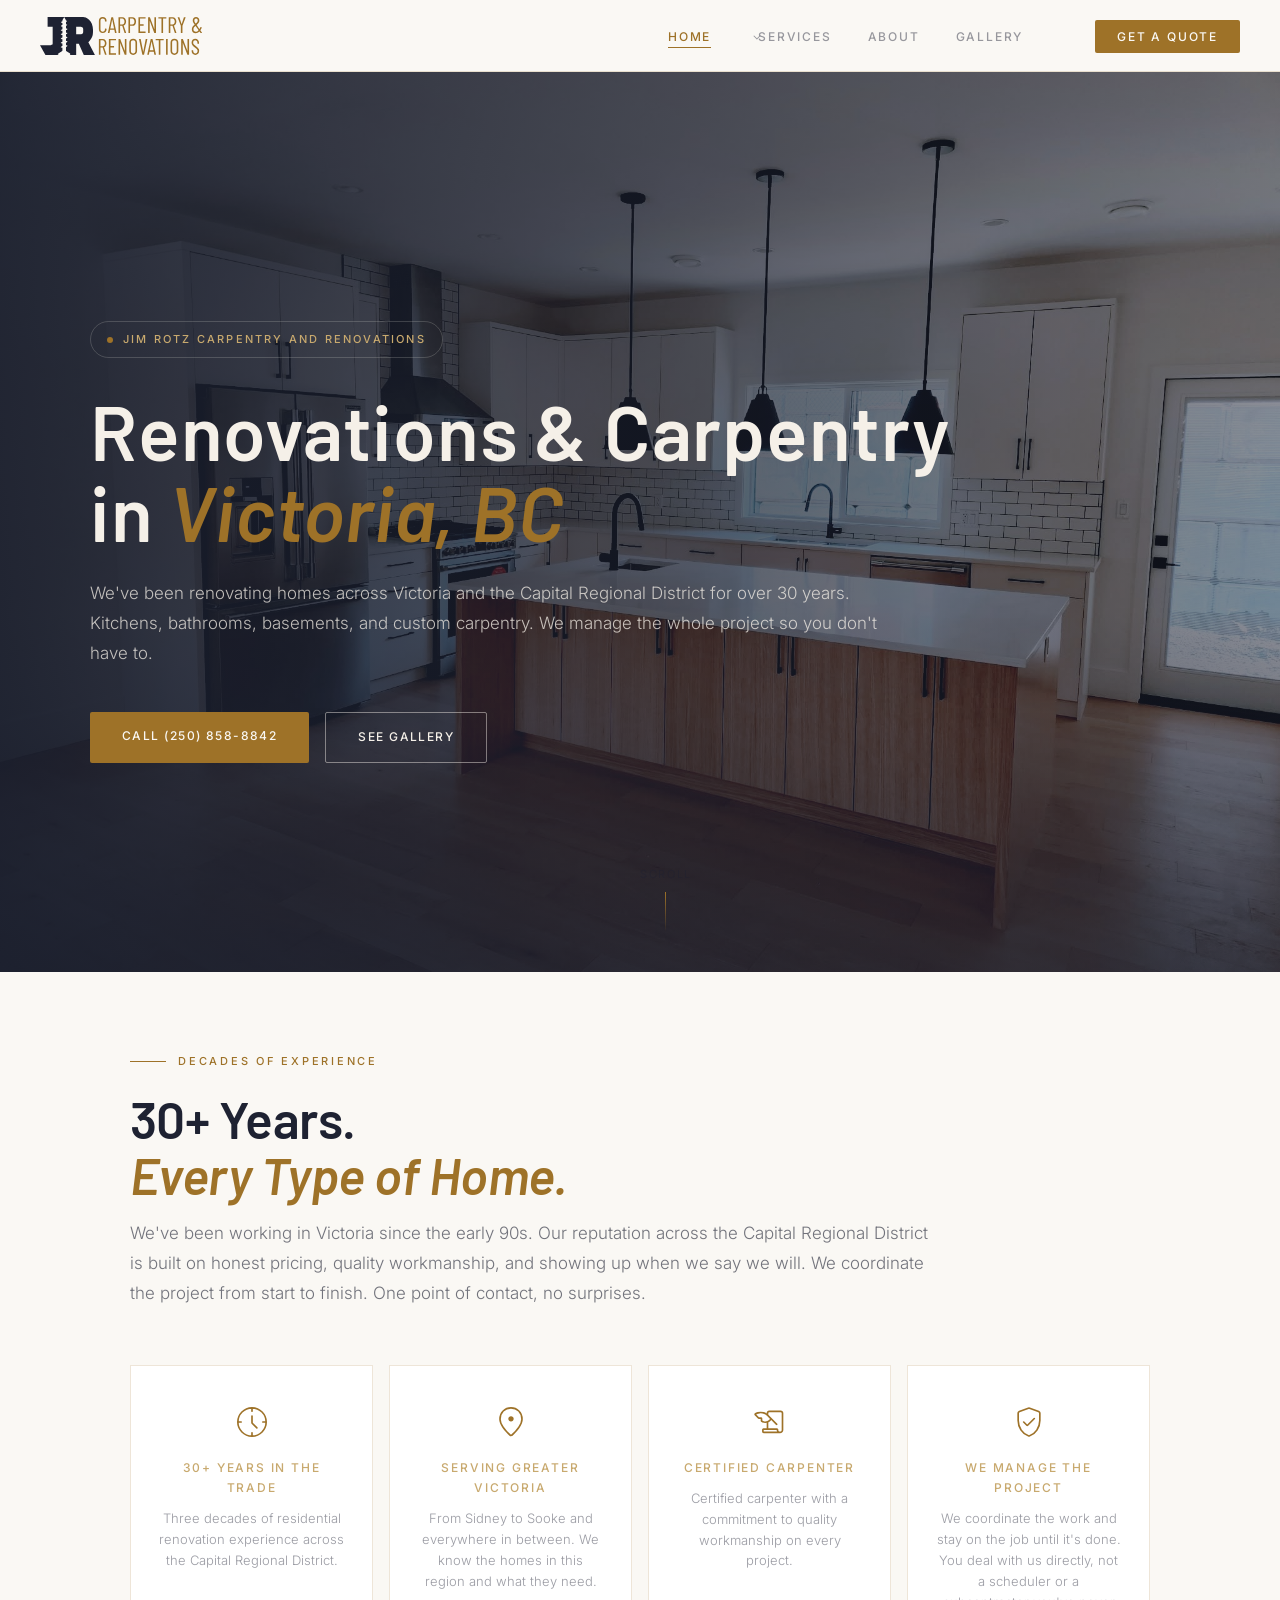
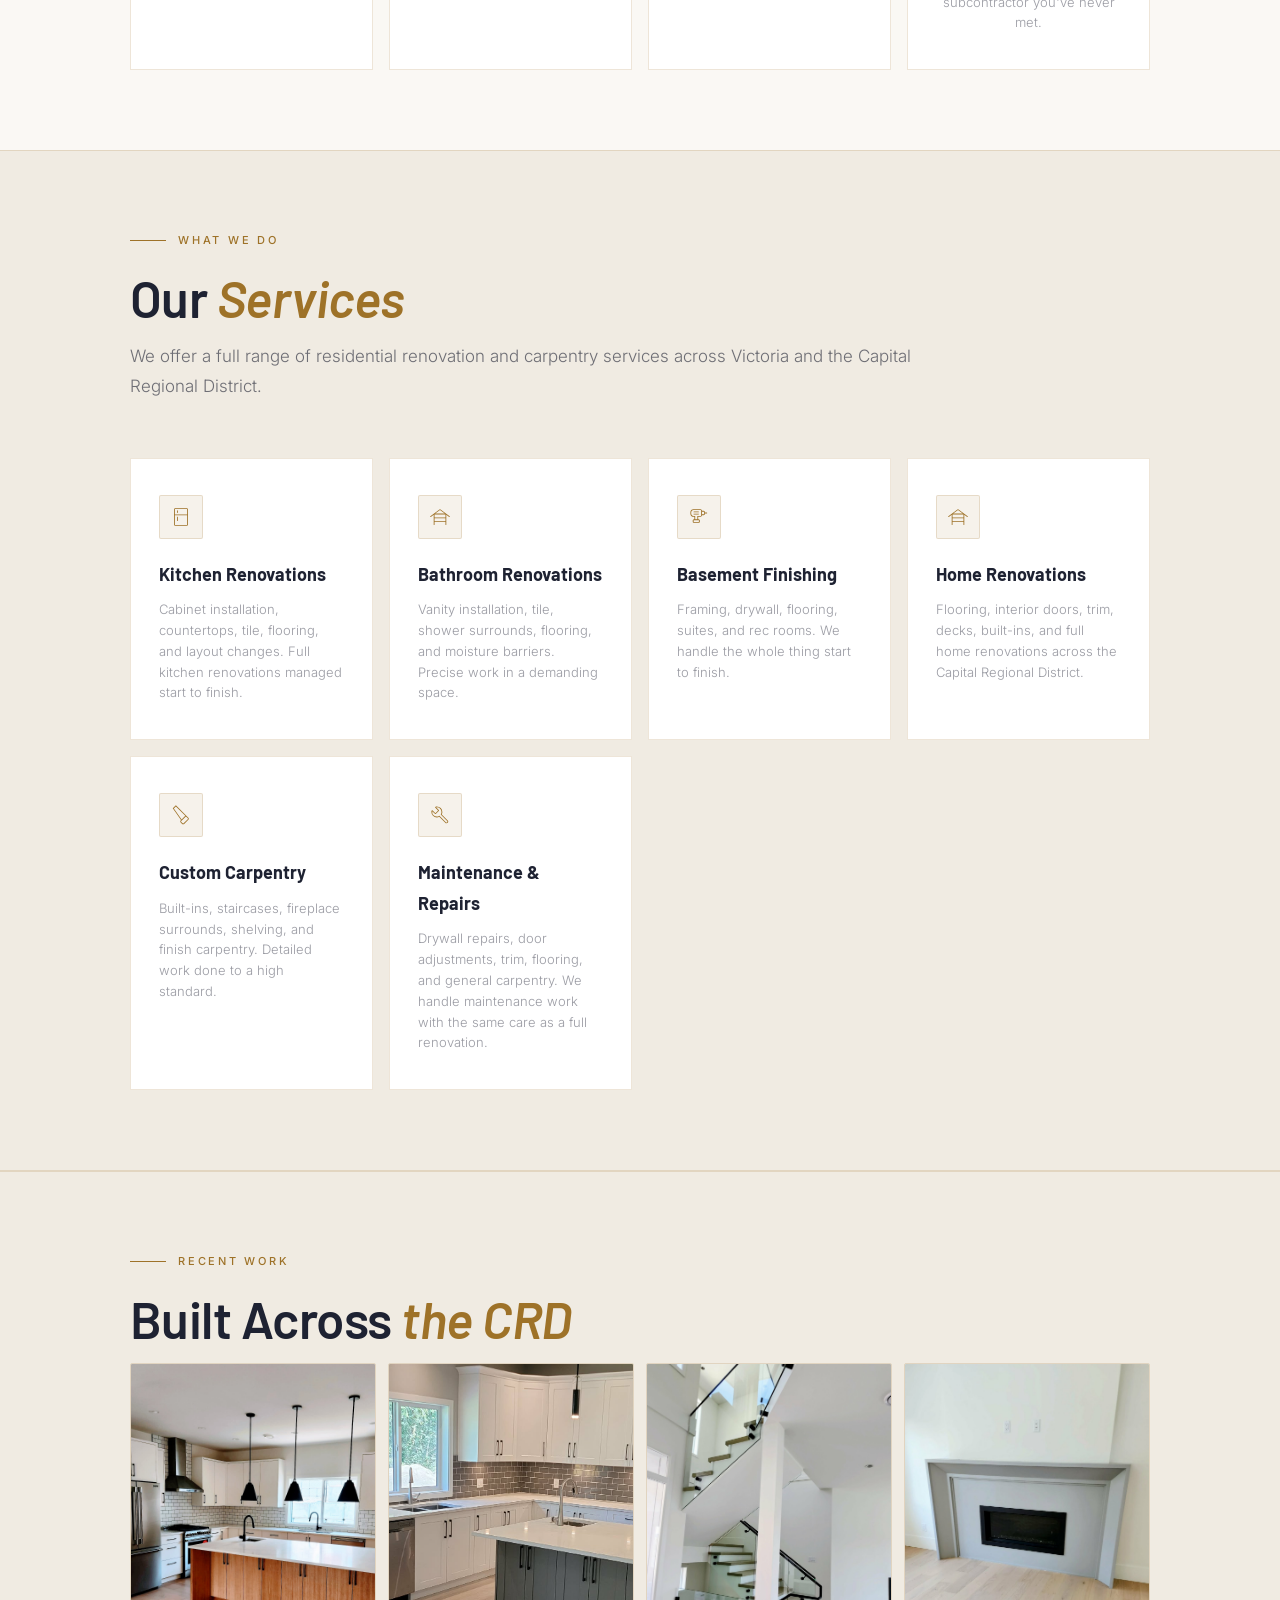
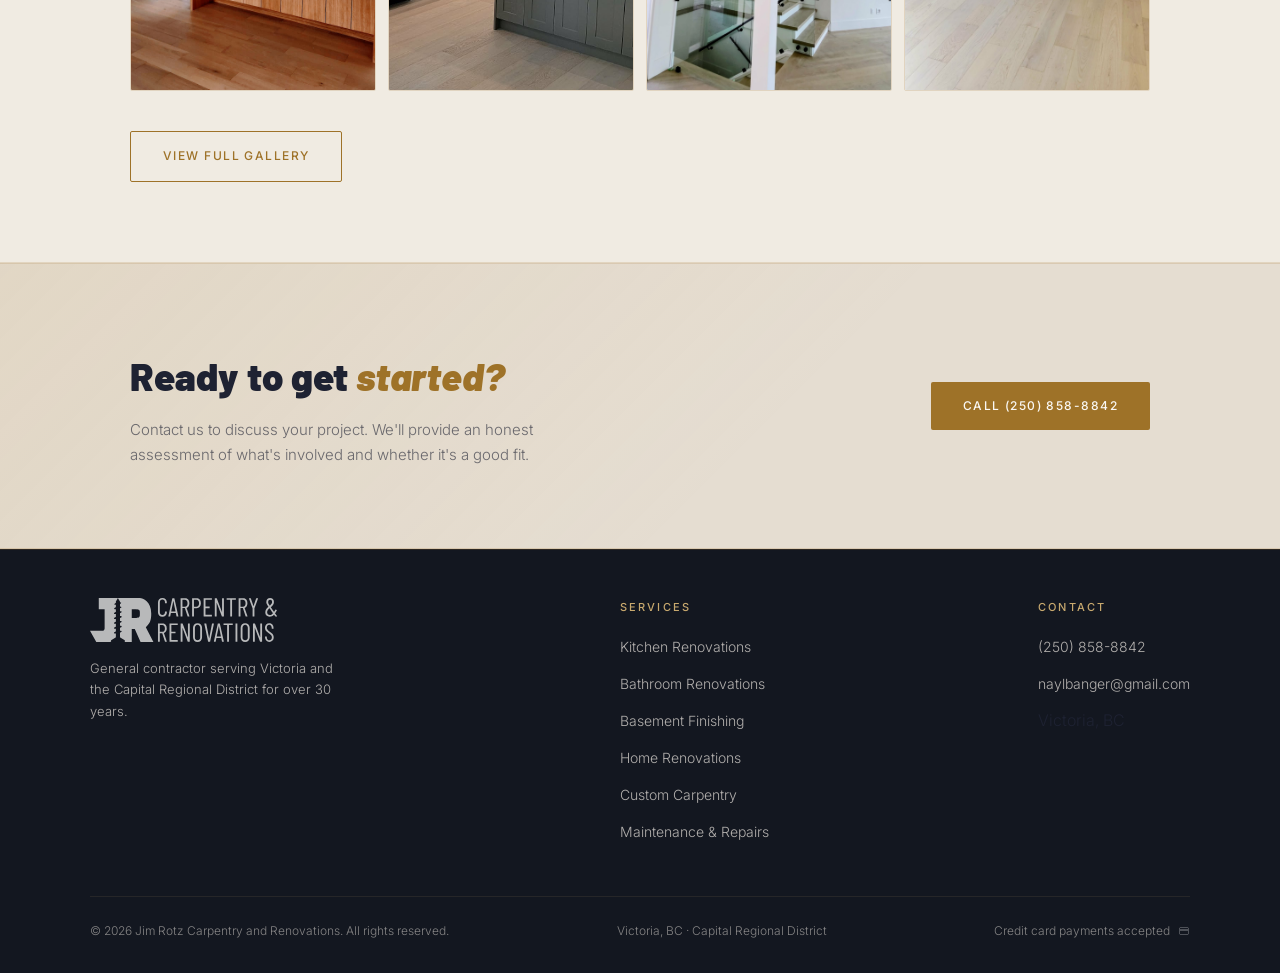
==== commit d988ed2d: "Update copy to "we"" ====
--- a/index.html
+++ b/index.html
@@ -42,7 +42,7 @@
       "name": "Capital Regional District"
     },
     "knowsAbout": ["Kitchen Renovations", "Bathroom Renovations", "Basement Finishing", "Custom Carpentry", "Decks", "General Contracting"],
-    "hasCredential": "Red Seal Certified Carpenter",
+    "hasCredential": "Certified Carpenter",
     "priceRange": "$$"
   }
   </script>
@@ -421,12 +421,12 @@
       <div class="hero-content">
 
         <div class="hero-left">
-          <div class="hero-tag fade-up delay-1">Jim Rotz - Carpentry and Renovations</div>
+          <div class="hero-tag fade-up delay-1">Jim Rotz Carpentry and Renovations</div>
           <h1 class="hero-title fade-up delay-2">
             Renovations &amp; Carpentry <br>in <em style="color: var(--warm);">Victoria, BC</em>
           </h1>
           <p class="hero-sub fade-up delay-3">
-            Certified general contractor with 30+ years of experience. Specializing in kitchen renovations, bathroom remodels, basement finishing, and custom woodwork in the Greater Victoria area.
+            We've been renovating homes across Victoria and the Capital Regional District for over 30 years. Kitchens, bathrooms, basements, and custom carpentry. We manage the whole project so you don't have to.
           </p>
           <div class="hero-actions fade-up delay-4">
             <a href="tel:+12508588842" class="btn btn-primary">Call (250) 858-8842</a>
@@ -441,30 +441,30 @@
     <!-- ════════════ TRUST ════════════ -->
     <section class="trust-strip">
       <div class="container">
-        <p class="section-eyebrow fade-up">Decades of Expereience</p>
-        <h2 class="section-title fade-up delay-1">30+ Years.<br><em> Every Type of Home.</em></h2>
-        <p class="section-lead fade-up delay-2">Jim Rotz has been building in Victoria since the early 90s. He is a carpenter who prioritizes the quality of the build above all else, bringing decades of hands-on experience to every project. He oversees the work personally and stays on the job until the details meet his standards.</p>
+        <p class="section-eyebrow fade-up">Decades of Experience</p>
+        <h2 class="section-title fade-up delay-1">30+ Years.<br><em>Every Type of Home.</em></h2>
+        <p class="section-lead fade-up delay-2">We've been working in Victoria since the early 90s. Our reputation across the Capital Regional District is built on honest pricing, quality workmanship, and showing up when we say we will. We coordinate the project from start to finish. One point of contact, no surprises.</p>
 
         <div class="trust-pillars">
           <div class="trust-pillar fade-up delay-2">
             <div class="trust-pillar-icon"><img src="icons/clock.svg" alt="" /></div>
             <div class="trust-pillar-label">30+ Years in the Trade</div>
-            <div class="trust-pillar-desc">3 decades in Victoria means Jim has seen and solved just about every renovation challenge there is out there.</div>
+            <div class="trust-pillar-desc">Three decades of residential renovation experience across the Capital Regional District.</div>
           </div>
           <div class="trust-pillar fade-up delay-3">
             <div class="trust-pillar-icon"><img src="icons/location.svg" alt="" /></div>
             <div class="trust-pillar-label">Serving Greater Victoria</div>
-            <div class="trust-pillar-desc">From Sidney to Sooke and everywhere in between. Jim knows the specific needs of homes in the Capital Region.</div>
+            <div class="trust-pillar-desc">From Sidney to Sooke and everywhere in between. We know the homes in this region and what they need.</div>
           </div>
           <div class="trust-pillar fade-up delay-4">
             <div class="trust-pillar-icon"><img src="icons/certified.svg" alt="" /></div>
-            <div class="trust-pillar-label">Certified</div>
-            <div class="trust-pillar-desc">A certified carpenter who understands that "done right" is the only way worth doing it.</div>
+            <div class="trust-pillar-label">Certified Carpenter</div>
+            <div class="trust-pillar-desc">Certified carpenter with a commitment to quality workmanship on every project.</div>
           </div>
           <div class="trust-pillar fade-up delay-5">
             <div class="trust-pillar-icon"><img src="icons/verified.svg" alt="" /></div>
-            <div class="trust-pillar-label">Owner Operated</div>
-            <div class="trust-pillar-desc">Jim is the lead on every job. You deal directly with the person responsible for the project, not a remote project manager.</div>
+            <div class="trust-pillar-label">We Manage the Project</div>
+            <div class="trust-pillar-desc">We coordinate the work and stay on the job until it's done. You deal with us directly, not a scheduler or a subcontractor you've never met.</div>
           </div>
         </div>
       </div>
@@ -473,9 +473,9 @@
     <!-- ════════════ SERVICES PREVIEW ════════════ -->
     <section class="services-preview">
       <div class="container">
-        <p class="section-eyebrow fade-up">What Jim Does</p>
-        <h2 class="section-title fade-up delay-1">A bit of <em>everything.</em></h2>
-        <p class="section-lead fade-up delay-2">Kitchens, bathrooms, basements, or custom woodwork. If it’s a home renovation in Victoria, Jim’s probably done it a few dozen times.</p>
+        <p class="section-eyebrow fade-up">What We Do</p>
+        <h2 class="section-title fade-up delay-1">Our <em>Services</em></h2>
+        <p class="section-lead fade-up delay-2">We offer a full range of residential renovation and carpentry services across Victoria and the Capital Regional District.</p>
 
         <div class="services-grid">
           <a href="kitchen-renovations.html" class="service-thumb fade-up delay-2">
@@ -483,42 +483,42 @@
               <img src="icons/kitchen.svg" alt="" />
             </div>
             <h3>Kitchen Renovations</h3>
-            <p>Cabinets, countertops, tile, flooring, and layout changes. Jim's done hundreds of kitchens across the CRD.</p>
+            <p>Cabinet installation, countertops, tile, flooring, and layout changes. Full kitchen renovations managed start to finish.</p>
           </a>
           <a href="bathroom-renovations.html" class="service-thumb fade-up delay-3">
             <div class="service-icon">
               <img src="icons/reno.svg" alt="" />
             </div>
             <h3>Bathroom Renovations</h3>
-            <p>Tight spaces, lots of details. Vanities, tile, shower surrounds. The kind of work that shows when it's done wrong.</p>
+            <p>Vanity installation, tile, shower surrounds, flooring, and moisture barriers. Precise work in a demanding space.</p>
           </a>
           <a href="basement-finishing.html" class="service-thumb fade-up delay-4">
             <div class="service-icon">
               <img src="icons/power drill.svg" alt="" />
             </div>
             <h3>Basement Finishing</h3>
-            <p>Framing, drywall, flooring, suites, and rec rooms. Jim handles the whole thing start to finish.</p>
+            <p>Framing, drywall, flooring, suites, and rec rooms. We handle the whole thing start to finish.</p>
           </a>
           <a href="home-renovations.html" class="service-thumb fade-up delay-5">
             <div class="service-icon">
               <img src="icons/reno.svg" alt="" />
             </div>
             <h3>Home Renovations</h3>
-            <p>Flooring, doors, decks, built-ins, and full home renovations. If it needs doing, Jim's probably done it.</p>
+            <p>Flooring, interior doors, trim, decks, built-ins, and full home renovations across the Capital Regional District.</p>
           </a>
           <a href="custom-carpentry.html" class="service-thumb fade-up delay-6">
             <div class="service-icon">
               <img src="icons/saw.svg" alt="" />
             </div>
             <h3>Custom Carpentry</h3>
-            <p>Built-ins, staircases, fireplace surrounds, and bespoke woodwork. Measured twice, cut once.</p>
+            <p>Built-ins, staircases, fireplace surrounds, shelving, and finish carpentry. Detailed work done to a high standard.</p>
           </a>
           <a href="home-maintenance.html" class="service-thumb fade-up delay-6">
             <div class="service-icon">
               <img src="icons/repair.svg" alt="" />
             </div>
             <h3>Maintenance &amp; Repairs</h3>
-            <p>Not every job is a full renovation. Jim takes small jobs as seriously as big ones.</p>
+            <p>Drywall repairs, door adjustments, trim, flooring, and general carpentry. We handle maintenance work with the same care as a full renovation.</p>
           </a>
         </div>
       </div>
@@ -557,8 +557,8 @@
     <section class="cta-banner">
       <div class="container">
         <div class="fade-up">
-          <h2>Got something <em>in mind?</em></h2>
-          <p>Give Jim a call. He'll take a look at what you're working with and give you a straight answer on what it'll take.</p>
+          <h2>Ready to get <em>started?</em></h2>
+          <p>Contact us to discuss your project. We'll provide an honest assessment of what's involved and whether it's a good fit.</p>
         </div>
         <a href="tel:+12508588842" class="btn btn-primary fade-up delay-2">Call (250) 858-8842</a>
       </div>
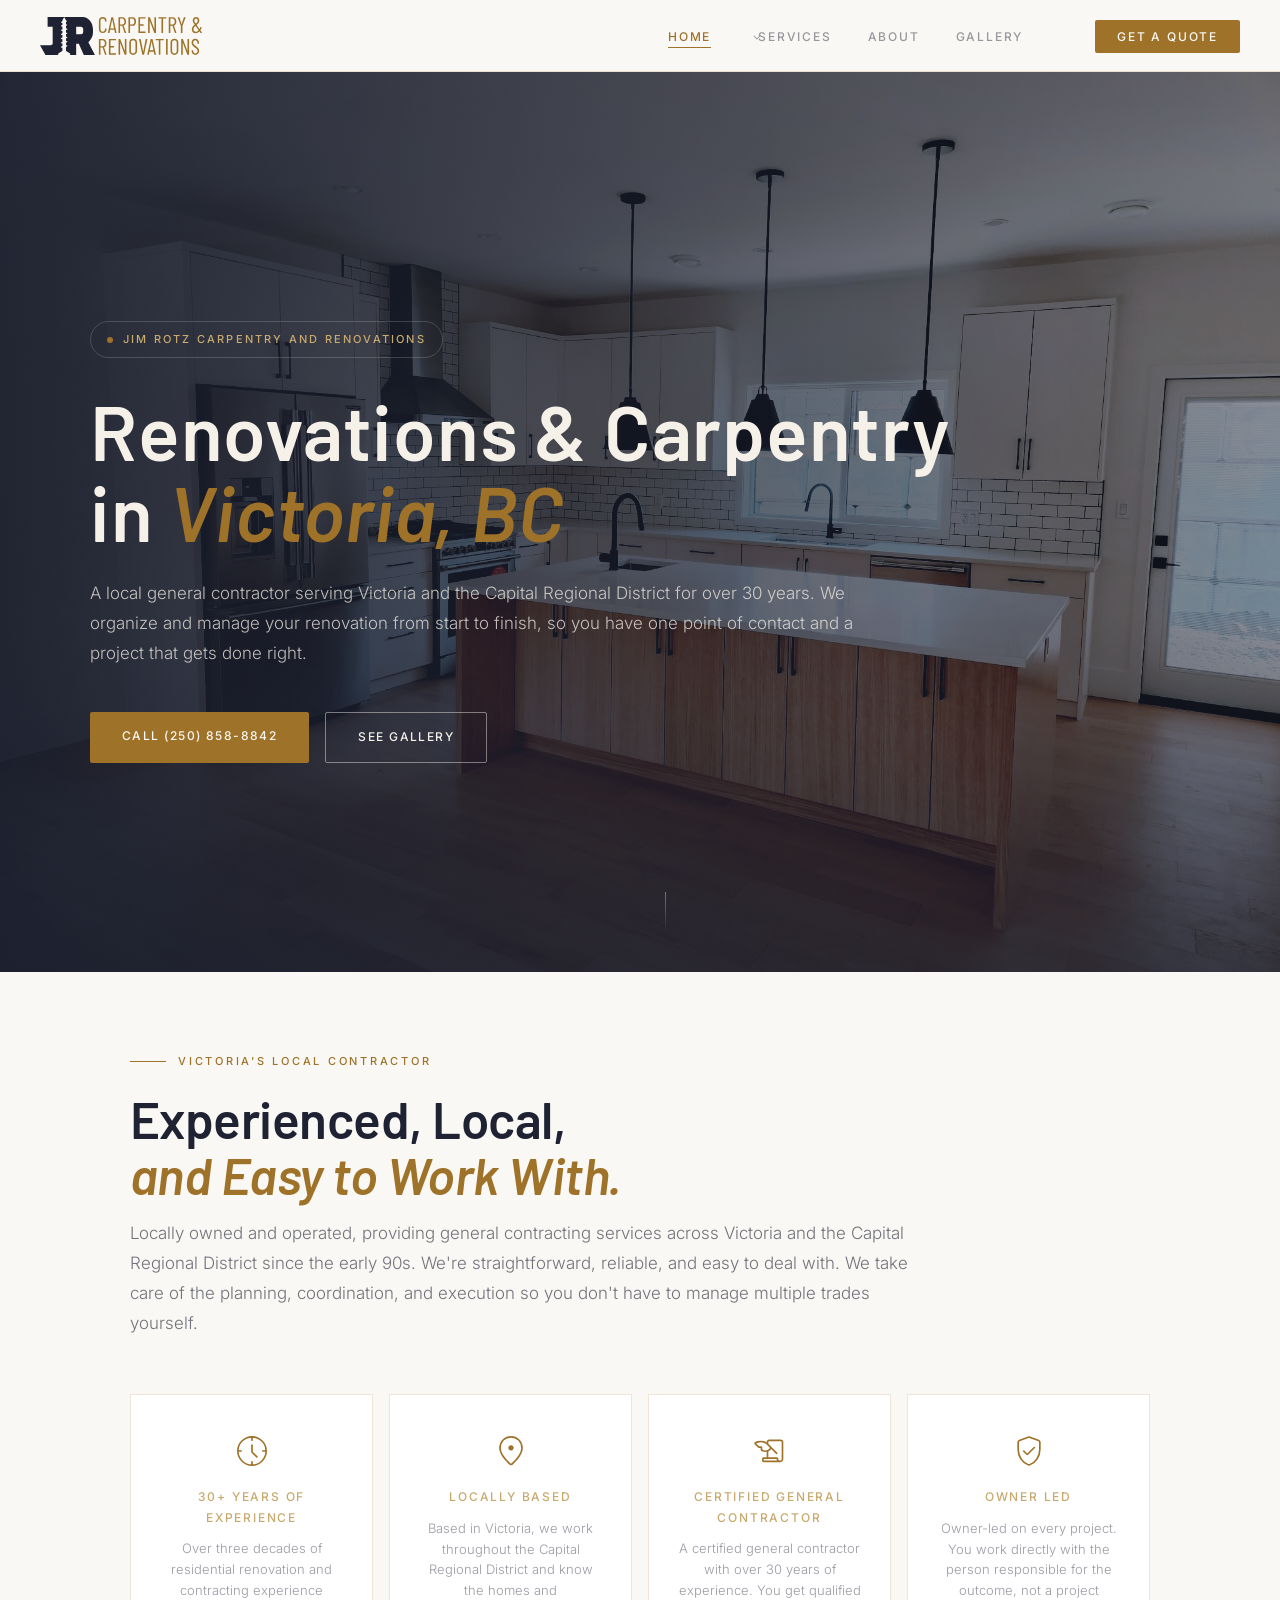
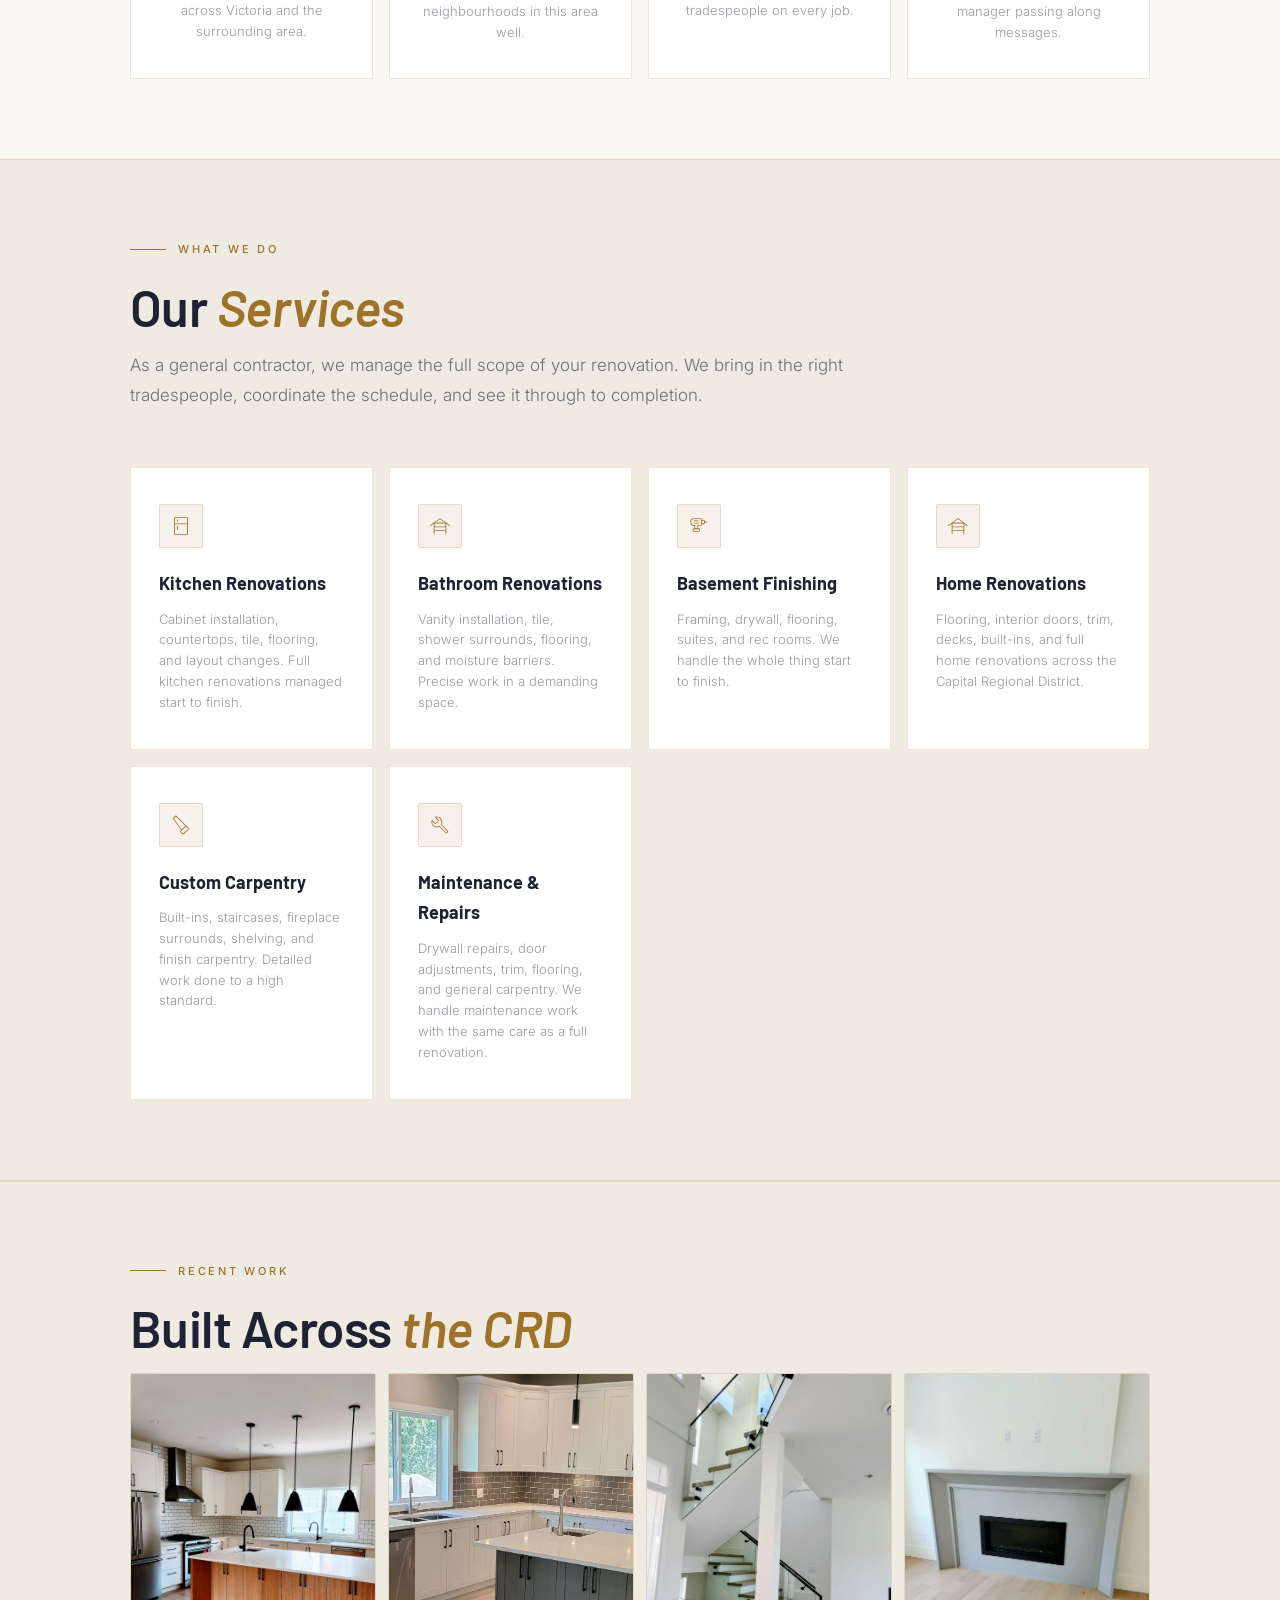
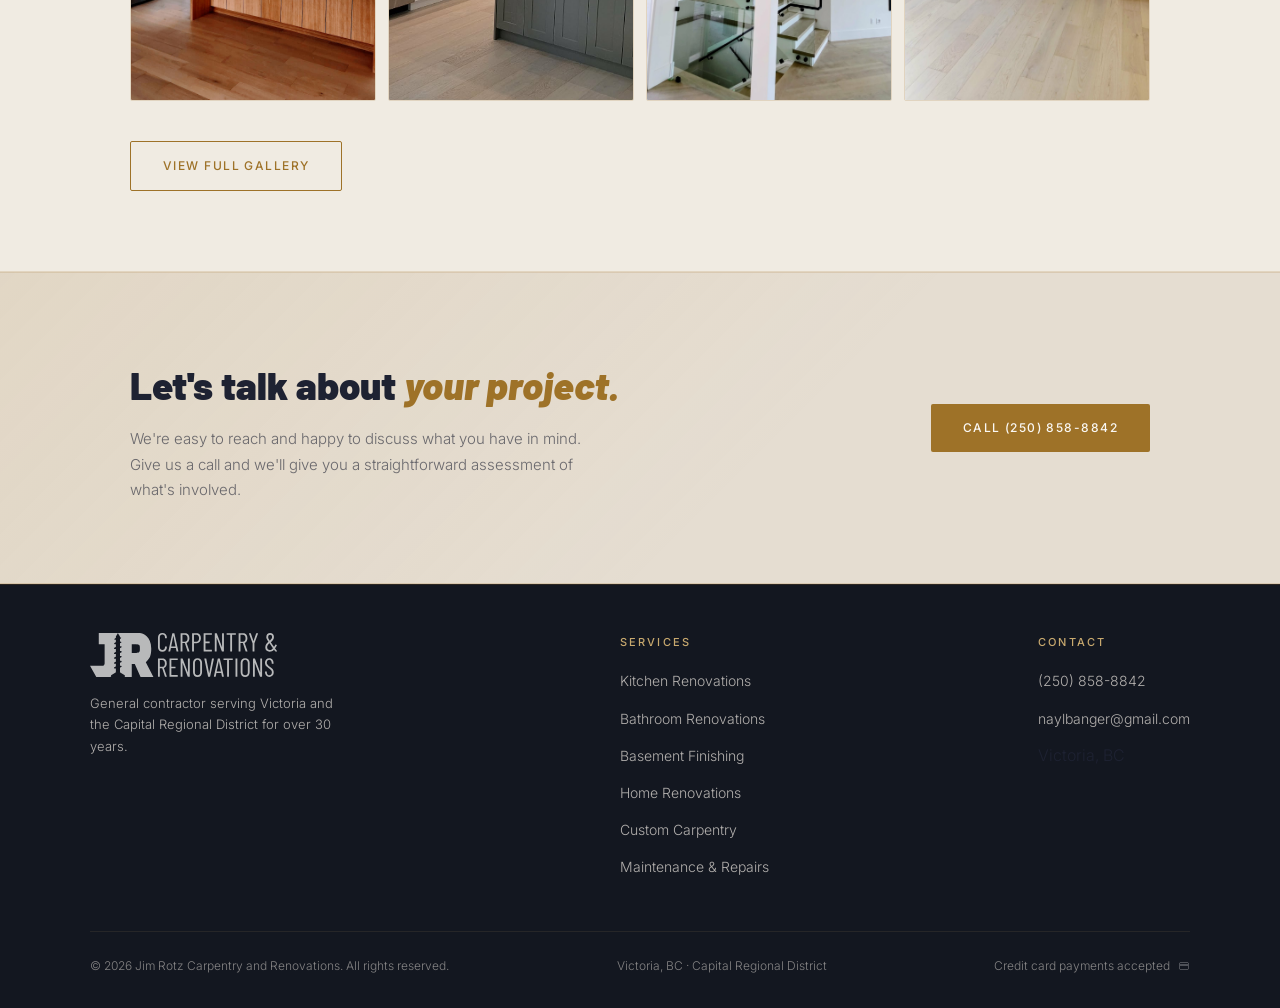
==== commit 3215a954: "updated copy to reflect position changes on mainpage" ====
--- a/index.html
+++ b/index.html
@@ -4,7 +4,7 @@
   <meta charset="UTF-8" />
   <meta name="viewport" content="width=device-width, initial-scale=1.0" />
   <title>Victoria Carpentry & Custom Renovations | Jim Rotz</title>
-  <meta name="description" content="Jim Rotz is a certified carpenter and general contractor serving Victoria and the Capital Regional District for over 30 years. Kitchens, bathrooms, basements, decks, and more." />
+  <meta name="description" content="Locally owned and operated general contracting serving Victoria and the Capital Regional District for over 30 years. Kitchens, bathrooms, basements, custom carpentry, and more." />
   <meta name="robots" content="index, follow" />
   <meta name="google-site-verification" content="m-0gBYXN-gDLnYXA0Ug9wHJlXJKoPTssjAXEBtC_RPM" />
   <link rel="canonical" href="https://jimrotz.ca/" />
@@ -13,13 +13,13 @@
   <meta property="og:type" content="website" />
   <meta property="og:url" content="https://jimrotz.ca/" />
   <meta property="og:title" content="Jim Rotz Carpentry &amp; Renovations - Victoria BC Contractor" />
-  <meta property="og:description" content="Certified carpenter and general contractor serving the CRD for 30+ years. Honest work, done right." />
+  <meta property="og:description" content="Certified general contractor serving the CRD for 30+ years. Honest work, done right." />
   <meta property="og:image" content="https://jimrotz.ca/Photos/kitchen-renovation-white-cabinets-victoria-bc.jpeg" />
 
   <!-- Twitter Card -->
   <meta name="twitter:card" content="summary_large_image" />
   <meta name="twitter:title" content="Jim Rotz Carpentry &amp; Renovations - Victoria BC" />
-  <meta name="twitter:description" content="Certified carpenter and general contractor serving the CRD for 30+ years." />
+  <meta name="twitter:description" content="Certified general contractor serving the CRD for 30+ years." />
   <meta name="twitter:image" content="https://jimrotz.ca/Photos/kitchen-renovation-white-cabinets-victoria-bc.jpeg" />
 
   <!-- LocalBusiness Schema -->
@@ -28,7 +28,7 @@
     "@context": "https://schema.org",
     "@type": "HomeAndConstructionBusiness",
     "name": "Jim Rotz Carpentry and Renovations",
-    "description": "Certified carpenter and general contractor serving Victoria and the Capital Regional District for over 30 years. Specialising in kitchen renovations, bathroom renovations, basement finishing, and custom carpentry.",
+    "description": "Certified general contractor serving Victoria and the Capital Regional District for over 30 years. Specialising in kitchen renovations, bathroom renovations, basement finishing, and custom carpentry.",
     "url": "https://jimrotz.ca",
     "telephone": "(250) 858-8842",
     "address": {
@@ -426,7 +426,7 @@
             Renovations &amp; Carpentry <br>in <em style="color: var(--warm);">Victoria, BC</em>
           </h1>
           <p class="hero-sub fade-up delay-3">
-            We've been renovating homes across Victoria and the Capital Regional District for over 30 years. Kitchens, bathrooms, basements, and custom carpentry. We manage the whole project so you don't have to.
+            A local general contractor serving Victoria and the Capital Regional District for over 30 years. We organize and manage your renovation from start to finish, so you have one point of contact and a project that gets done right.
           </p>
           <div class="hero-actions fade-up delay-4">
             <a href="tel:+12508588842" class="btn btn-primary">Call (250) 858-8842</a>
@@ -441,30 +441,30 @@
     <!-- ════════════ TRUST ════════════ -->
     <section class="trust-strip">
       <div class="container">
-        <p class="section-eyebrow fade-up">Decades of Experience</p>
-        <h2 class="section-title fade-up delay-1">30+ Years.<br><em>Every Type of Home.</em></h2>
-        <p class="section-lead fade-up delay-2">We've been working in Victoria since the early 90s. Our reputation across the Capital Regional District is built on honest pricing, quality workmanship, and showing up when we say we will. We coordinate the project from start to finish. One point of contact, no surprises.</p>
+        <p class="section-eyebrow fade-up">Victoria's Local Contractor</p>
+        <h2 class="section-title fade-up delay-1">Experienced, Local,<br><em>and Easy to Work With.</em></h2>
+        <p class="section-lead fade-up delay-2">Locally owned and operated, providing general contracting services across Victoria and the Capital Regional District since the early 90s. We're straightforward, reliable, and easy to deal with. We take care of the planning, coordination, and execution so you don't have to manage multiple trades yourself.</p>
 
         <div class="trust-pillars">
           <div class="trust-pillar fade-up delay-2">
             <div class="trust-pillar-icon"><img src="icons/clock.svg" alt="" /></div>
-            <div class="trust-pillar-label">30+ Years in the Trade</div>
-            <div class="trust-pillar-desc">Three decades of residential renovation experience across the Capital Regional District.</div>
+            <div class="trust-pillar-label">30+ Years of Experience</div>
+            <div class="trust-pillar-desc">Over three decades of residential renovation and contracting experience across Victoria and the surrounding area.</div>
           </div>
           <div class="trust-pillar fade-up delay-3">
             <div class="trust-pillar-icon"><img src="icons/location.svg" alt="" /></div>
-            <div class="trust-pillar-label">Serving Greater Victoria</div>
-            <div class="trust-pillar-desc">From Sidney to Sooke and everywhere in between. We know the homes in this region and what they need.</div>
+            <div class="trust-pillar-label">Locally Based</div>
+            <div class="trust-pillar-desc">Based in Victoria, we work throughout the Capital Regional District and know the homes and neighbourhoods in this area well.</div>
           </div>
           <div class="trust-pillar fade-up delay-4">
             <div class="trust-pillar-icon"><img src="icons/certified.svg" alt="" /></div>
-            <div class="trust-pillar-label">Certified Carpenter</div>
-            <div class="trust-pillar-desc">Certified carpenter with a commitment to quality workmanship on every project.</div>
+            <div class="trust-pillar-label">Certified General Contractor</div>
+            <div class="trust-pillar-desc">A certified general contractor with over 30 years of experience. You get qualified tradespeople on every job.</div>
           </div>
           <div class="trust-pillar fade-up delay-5">
             <div class="trust-pillar-icon"><img src="icons/verified.svg" alt="" /></div>
-            <div class="trust-pillar-label">We Manage the Project</div>
-            <div class="trust-pillar-desc">We coordinate the work and stay on the job until it's done. You deal with us directly, not a scheduler or a subcontractor you've never met.</div>
+            <div class="trust-pillar-label">Owner Led</div>
+            <div class="trust-pillar-desc">Owner-led on every project. You work directly with the person responsible for the outcome, not a project manager passing along messages.</div>
           </div>
         </div>
       </div>
@@ -475,7 +475,7 @@
       <div class="container">
         <p class="section-eyebrow fade-up">What We Do</p>
         <h2 class="section-title fade-up delay-1">Our <em>Services</em></h2>
-        <p class="section-lead fade-up delay-2">We offer a full range of residential renovation and carpentry services across Victoria and the Capital Regional District.</p>
+        <p class="section-lead fade-up delay-2">As a general contractor, we manage the full scope of your renovation. We bring in the right tradespeople, coordinate the schedule, and see it through to completion.</p>
 
         <div class="services-grid">
           <a href="kitchen-renovations.html" class="service-thumb fade-up delay-2">
@@ -557,8 +557,8 @@
     <section class="cta-banner">
       <div class="container">
         <div class="fade-up">
-          <h2>Ready to get <em>started?</em></h2>
-          <p>Contact us to discuss your project. We'll provide an honest assessment of what's involved and whether it's a good fit.</p>
+          <h2>Let's talk about <em>your project.</em></h2>
+          <p>We're easy to reach and happy to discuss what you have in mind. Give us a call and we'll give you a straightforward assessment of what's involved.</p>
         </div>
         <a href="tel:+12508588842" class="btn btn-primary fade-up delay-2">Call (250) 858-8842</a>
       </div>
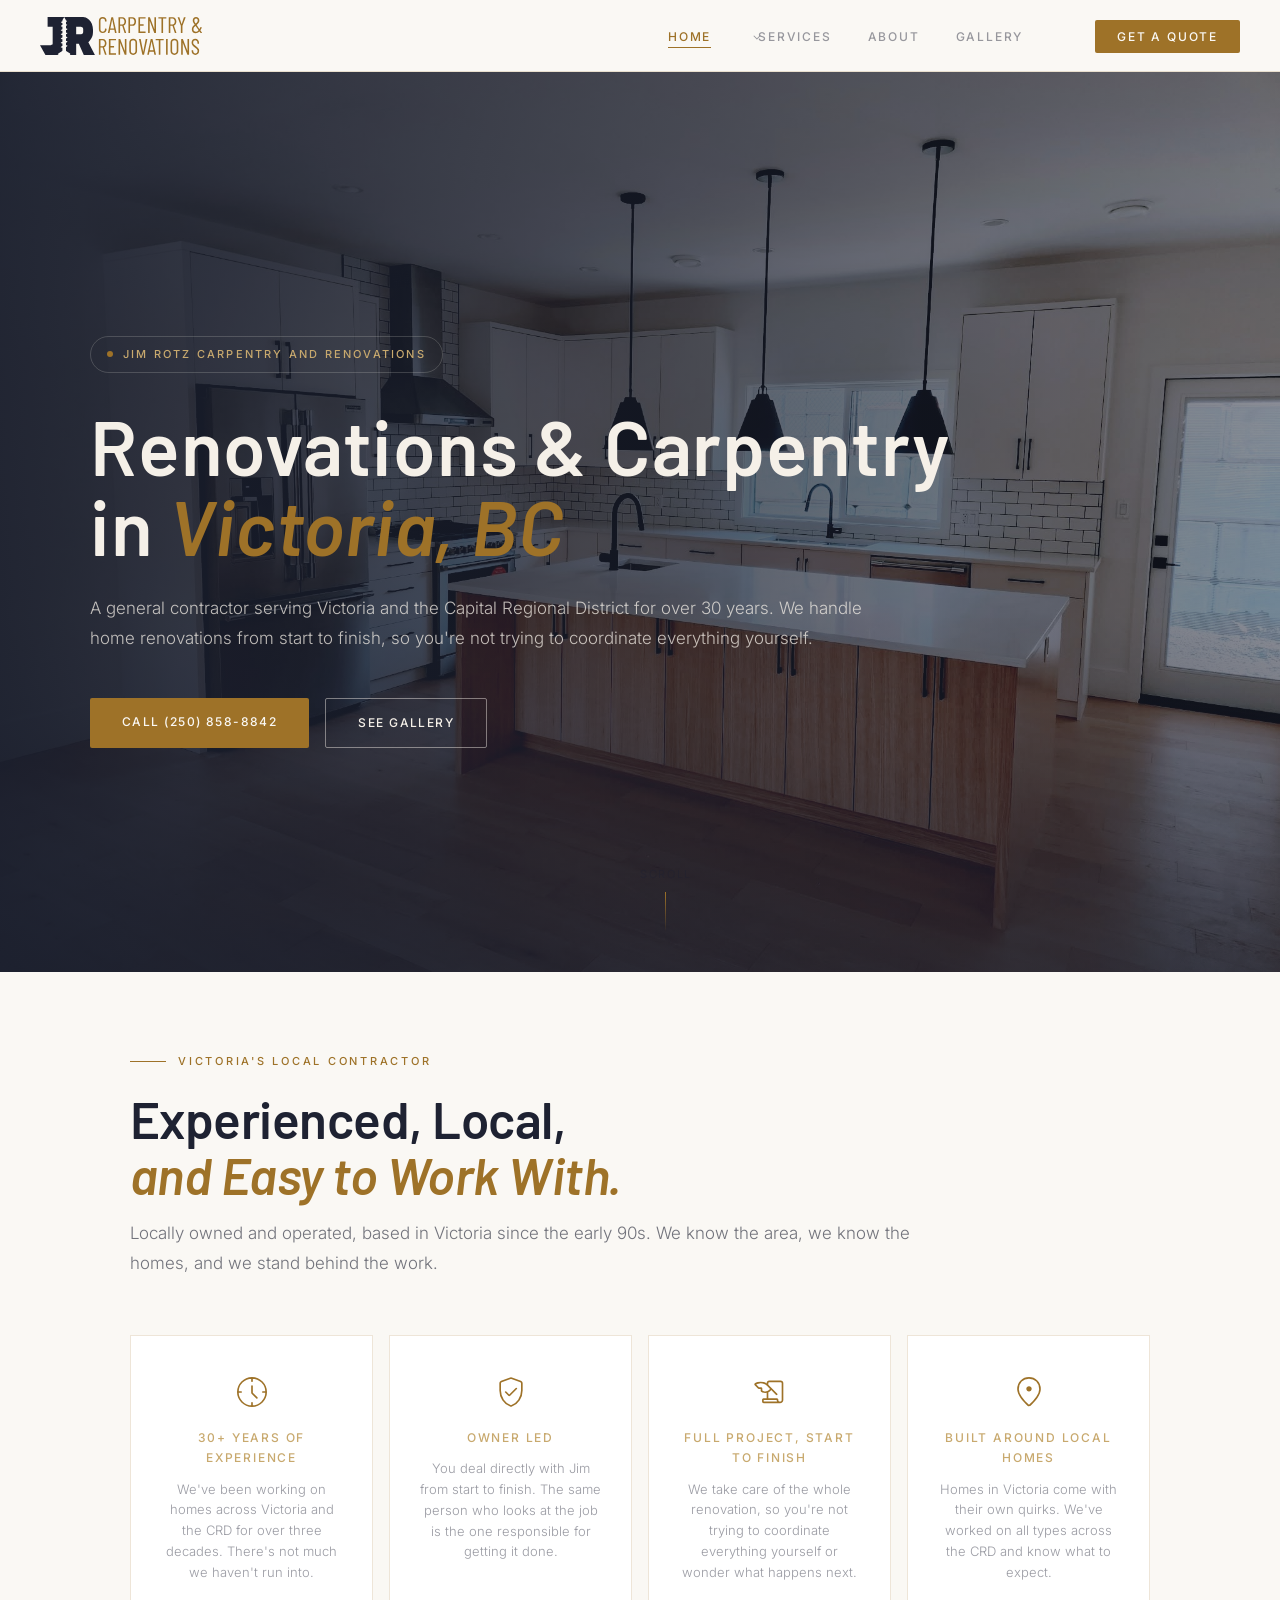
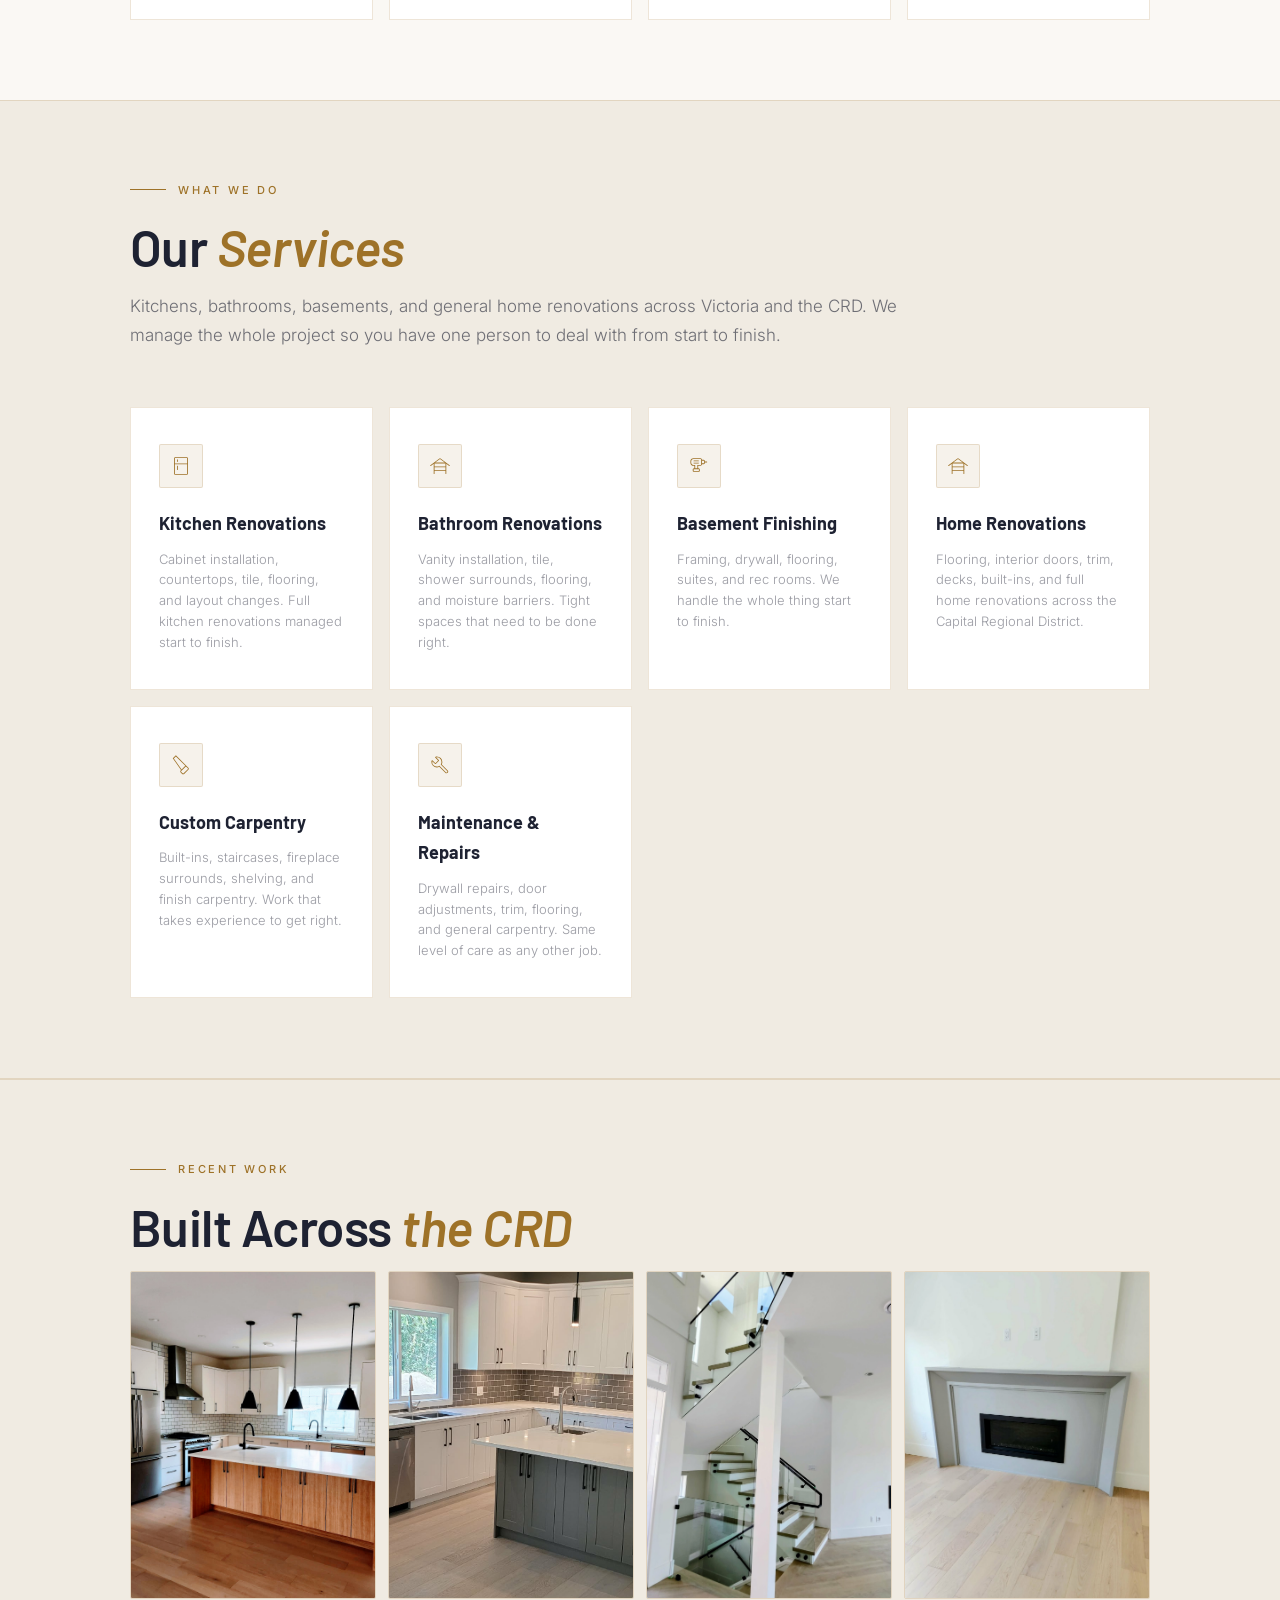
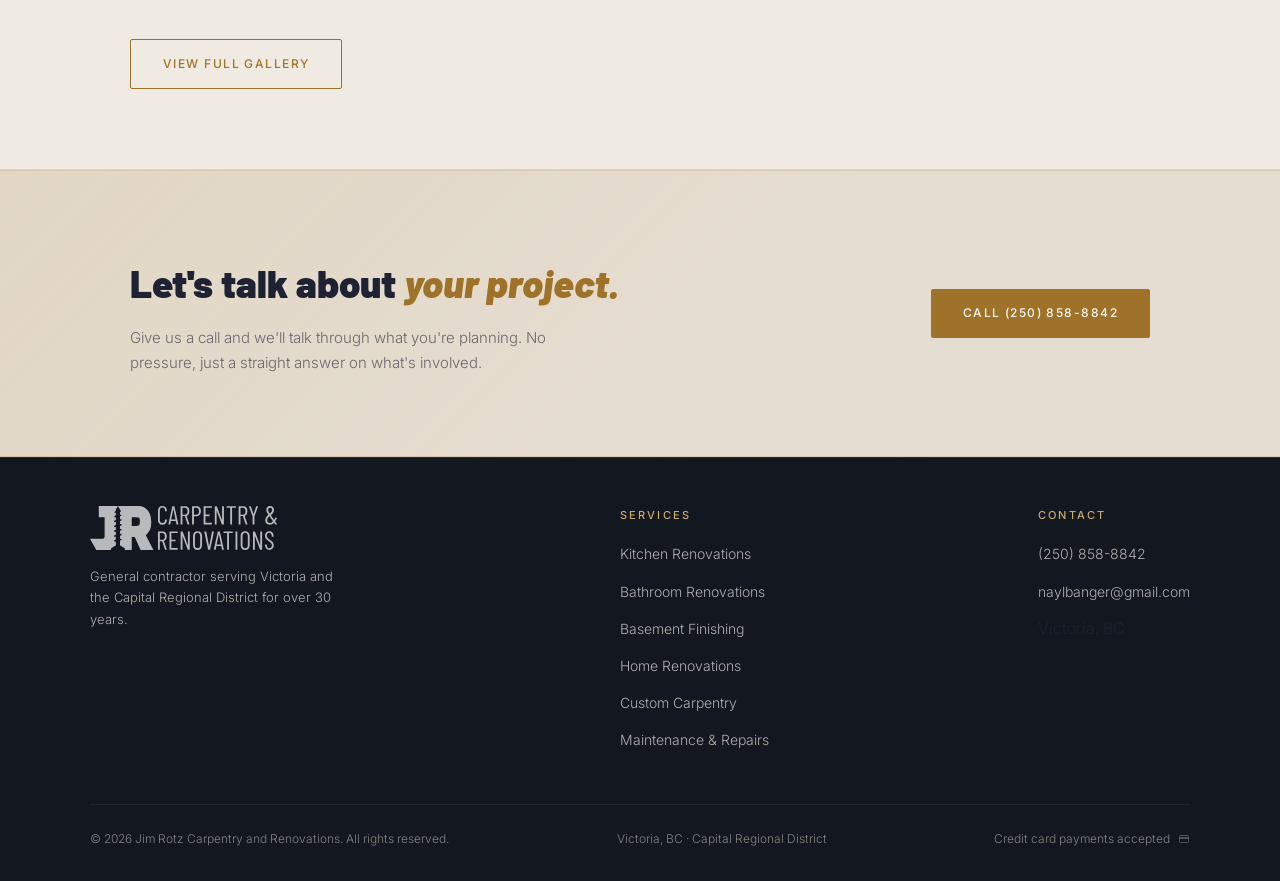
==== commit aa2bec07: "updated copy across all pages" ====
--- a/index.html
+++ b/index.html
@@ -426,7 +426,7 @@
             Renovations &amp; Carpentry <br>in <em style="color: var(--warm);">Victoria, BC</em>
           </h1>
           <p class="hero-sub fade-up delay-3">
-            A local general contractor serving Victoria and the Capital Regional District for over 30 years. We organize and manage your renovation from start to finish, so you have one point of contact and a project that gets done right.
+            A general contractor serving Victoria and the Capital Regional District for over 30 years. We handle home renovations from start to finish, so you're not trying to coordinate everything yourself.
           </p>
           <div class="hero-actions fade-up delay-4">
             <a href="tel:+12508588842" class="btn btn-primary">Call (250) 858-8842</a>
@@ -443,28 +443,28 @@
       <div class="container">
         <p class="section-eyebrow fade-up">Victoria's Local Contractor</p>
         <h2 class="section-title fade-up delay-1">Experienced, Local,<br><em>and Easy to Work With.</em></h2>
-        <p class="section-lead fade-up delay-2">Locally owned and operated, providing general contracting services across Victoria and the Capital Regional District since the early 90s. We're straightforward, reliable, and easy to deal with. We take care of the planning, coordination, and execution so you don't have to manage multiple trades yourself.</p>
+        <p class="section-lead fade-up delay-2">Locally owned and operated, based in Victoria since the early 90s. We know the area, we know the homes, and we stand behind the work.</p>
 
         <div class="trust-pillars">
           <div class="trust-pillar fade-up delay-2">
             <div class="trust-pillar-icon"><img src="icons/clock.svg" alt="" /></div>
             <div class="trust-pillar-label">30+ Years of Experience</div>
-            <div class="trust-pillar-desc">Over three decades of residential renovation and contracting experience across Victoria and the surrounding area.</div>
+            <div class="trust-pillar-desc">We've been working on homes across Victoria and the CRD for over three decades. There's not much we haven't run into.</div>
           </div>
           <div class="trust-pillar fade-up delay-3">
-            <div class="trust-pillar-icon"><img src="icons/location.svg" alt="" /></div>
-            <div class="trust-pillar-label">Locally Based</div>
-            <div class="trust-pillar-desc">Based in Victoria, we work throughout the Capital Regional District and know the homes and neighbourhoods in this area well.</div>
+            <div class="trust-pillar-icon"><img src="icons/verified.svg" alt="" /></div>
+            <div class="trust-pillar-label">Owner Led</div>
+            <div class="trust-pillar-desc">You deal directly with Jim from start to finish. The same person who looks at the job is the one responsible for getting it done.</div>
           </div>
           <div class="trust-pillar fade-up delay-4">
             <div class="trust-pillar-icon"><img src="icons/certified.svg" alt="" /></div>
-            <div class="trust-pillar-label">Certified General Contractor</div>
-            <div class="trust-pillar-desc">A certified general contractor with over 30 years of experience. You get qualified tradespeople on every job.</div>
+            <div class="trust-pillar-label">Full Project, Start to Finish</div>
+            <div class="trust-pillar-desc">We take care of the whole renovation, so you're not trying to coordinate everything yourself or wonder what happens next.</div>
           </div>
           <div class="trust-pillar fade-up delay-5">
-            <div class="trust-pillar-icon"><img src="icons/verified.svg" alt="" /></div>
-            <div class="trust-pillar-label">Owner Led</div>
-            <div class="trust-pillar-desc">Owner-led on every project. You work directly with the person responsible for the outcome, not a project manager passing along messages.</div>
+            <div class="trust-pillar-icon"><img src="icons/location.svg" alt="" /></div>
+            <div class="trust-pillar-label">Built Around Local Homes</div>
+            <div class="trust-pillar-desc">Homes in Victoria come with their own quirks. We've worked on all types across the CRD and know what to expect.</div>
           </div>
         </div>
       </div>
@@ -475,7 +475,7 @@
       <div class="container">
         <p class="section-eyebrow fade-up">What We Do</p>
         <h2 class="section-title fade-up delay-1">Our <em>Services</em></h2>
-        <p class="section-lead fade-up delay-2">As a general contractor, we manage the full scope of your renovation. We bring in the right tradespeople, coordinate the schedule, and see it through to completion.</p>
+        <p class="section-lead fade-up delay-2">Kitchens, bathrooms, basements, and general home renovations across Victoria and the CRD. We manage the whole project so you have one person to deal with from start to finish.</p>
 
         <div class="services-grid">
           <a href="kitchen-renovations.html" class="service-thumb fade-up delay-2">
@@ -490,7 +490,7 @@
               <img src="icons/reno.svg" alt="" />
             </div>
             <h3>Bathroom Renovations</h3>
-            <p>Vanity installation, tile, shower surrounds, flooring, and moisture barriers. Precise work in a demanding space.</p>
+            <p>Vanity installation, tile, shower surrounds, flooring, and moisture barriers. Tight spaces that need to be done right.</p>
           </a>
           <a href="basement-finishing.html" class="service-thumb fade-up delay-4">
             <div class="service-icon">
@@ -511,14 +511,14 @@
               <img src="icons/saw.svg" alt="" />
             </div>
             <h3>Custom Carpentry</h3>
-            <p>Built-ins, staircases, fireplace surrounds, shelving, and finish carpentry. Detailed work done to a high standard.</p>
+            <p>Built-ins, staircases, fireplace surrounds, shelving, and finish carpentry. Work that takes experience to get right.</p>
           </a>
           <a href="home-maintenance.html" class="service-thumb fade-up delay-6">
             <div class="service-icon">
               <img src="icons/repair.svg" alt="" />
             </div>
             <h3>Maintenance &amp; Repairs</h3>
-            <p>Drywall repairs, door adjustments, trim, flooring, and general carpentry. We handle maintenance work with the same care as a full renovation.</p>
+            <p>Drywall repairs, door adjustments, trim, flooring, and general carpentry. Same level of care as any other job.</p>
           </a>
         </div>
       </div>
@@ -558,7 +558,7 @@
       <div class="container">
         <div class="fade-up">
           <h2>Let's talk about <em>your project.</em></h2>
-          <p>We're easy to reach and happy to discuss what you have in mind. Give us a call and we'll give you a straightforward assessment of what's involved.</p>
+          <p>Give us a call and we'll talk through what you're planning. No pressure, just a straight answer on what's involved.</p>
         </div>
         <a href="tel:+12508588842" class="btn btn-primary fade-up delay-2">Call (250) 858-8842</a>
       </div>
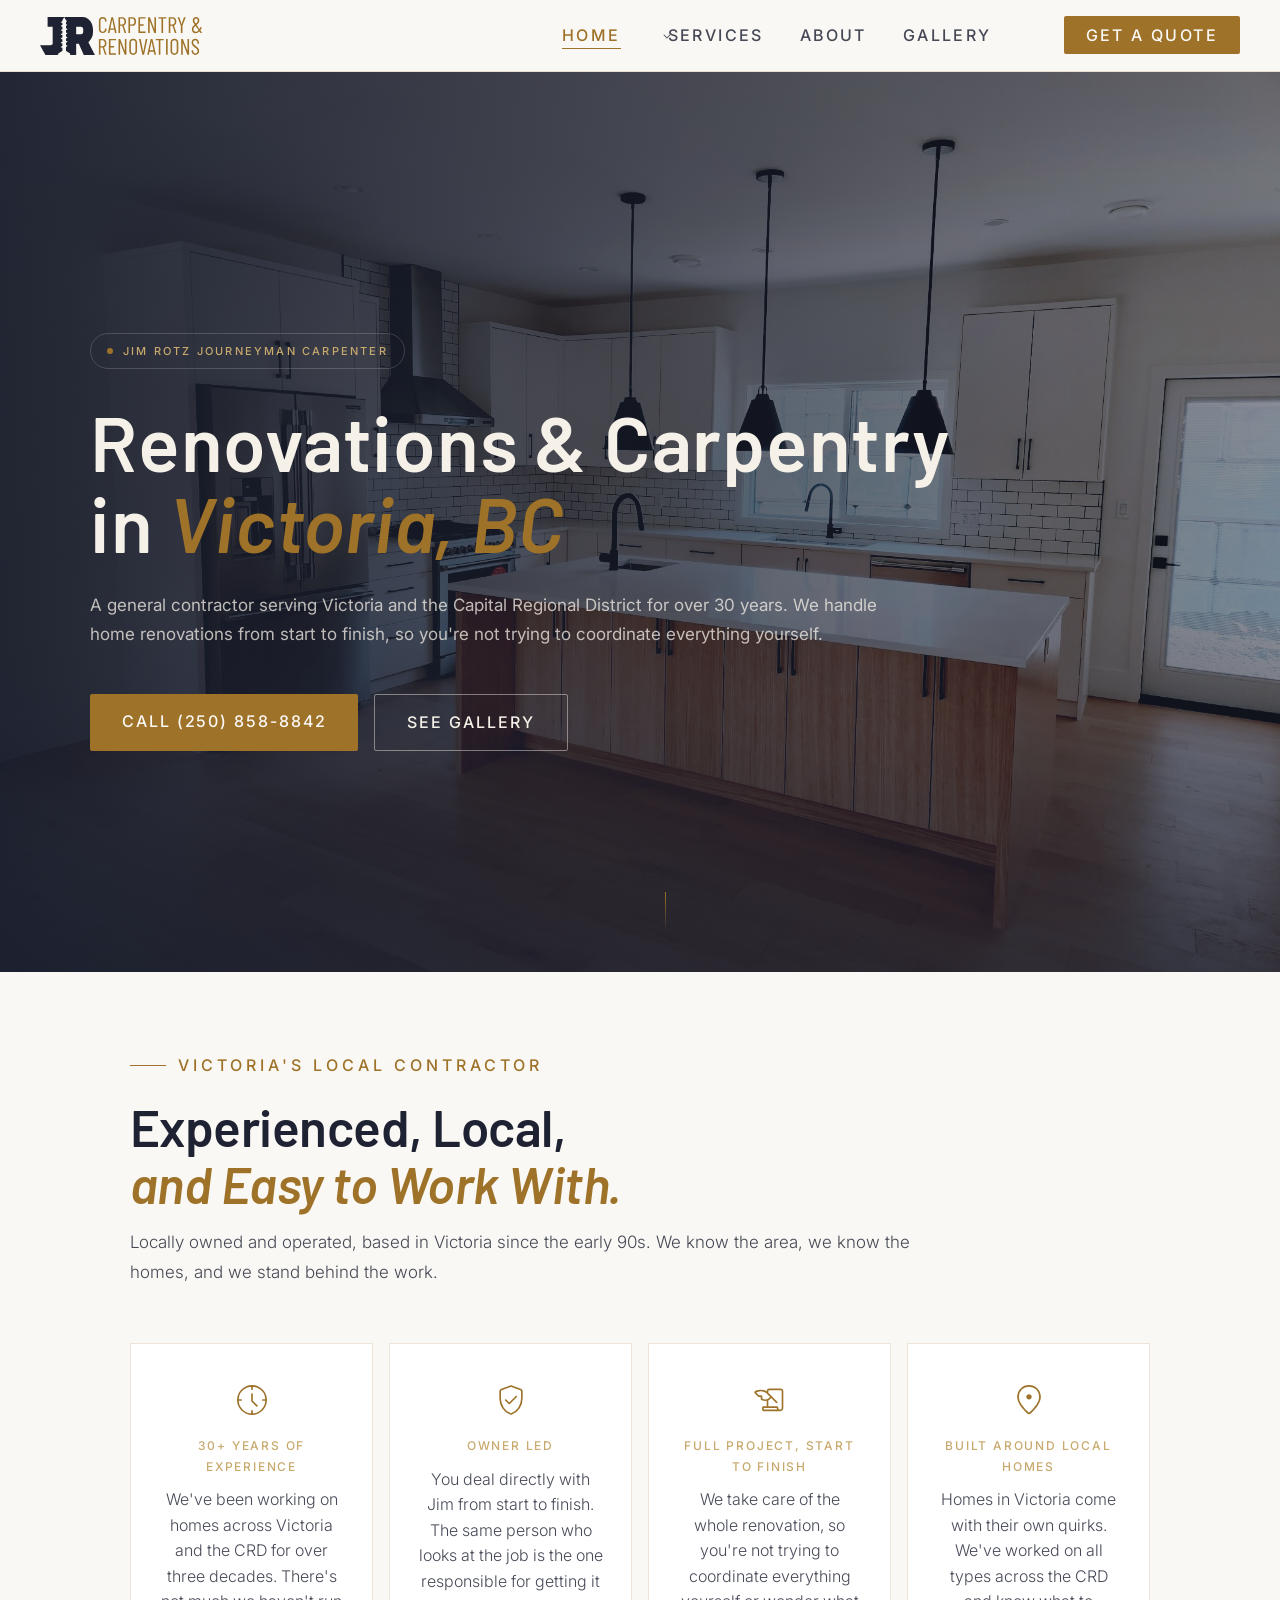
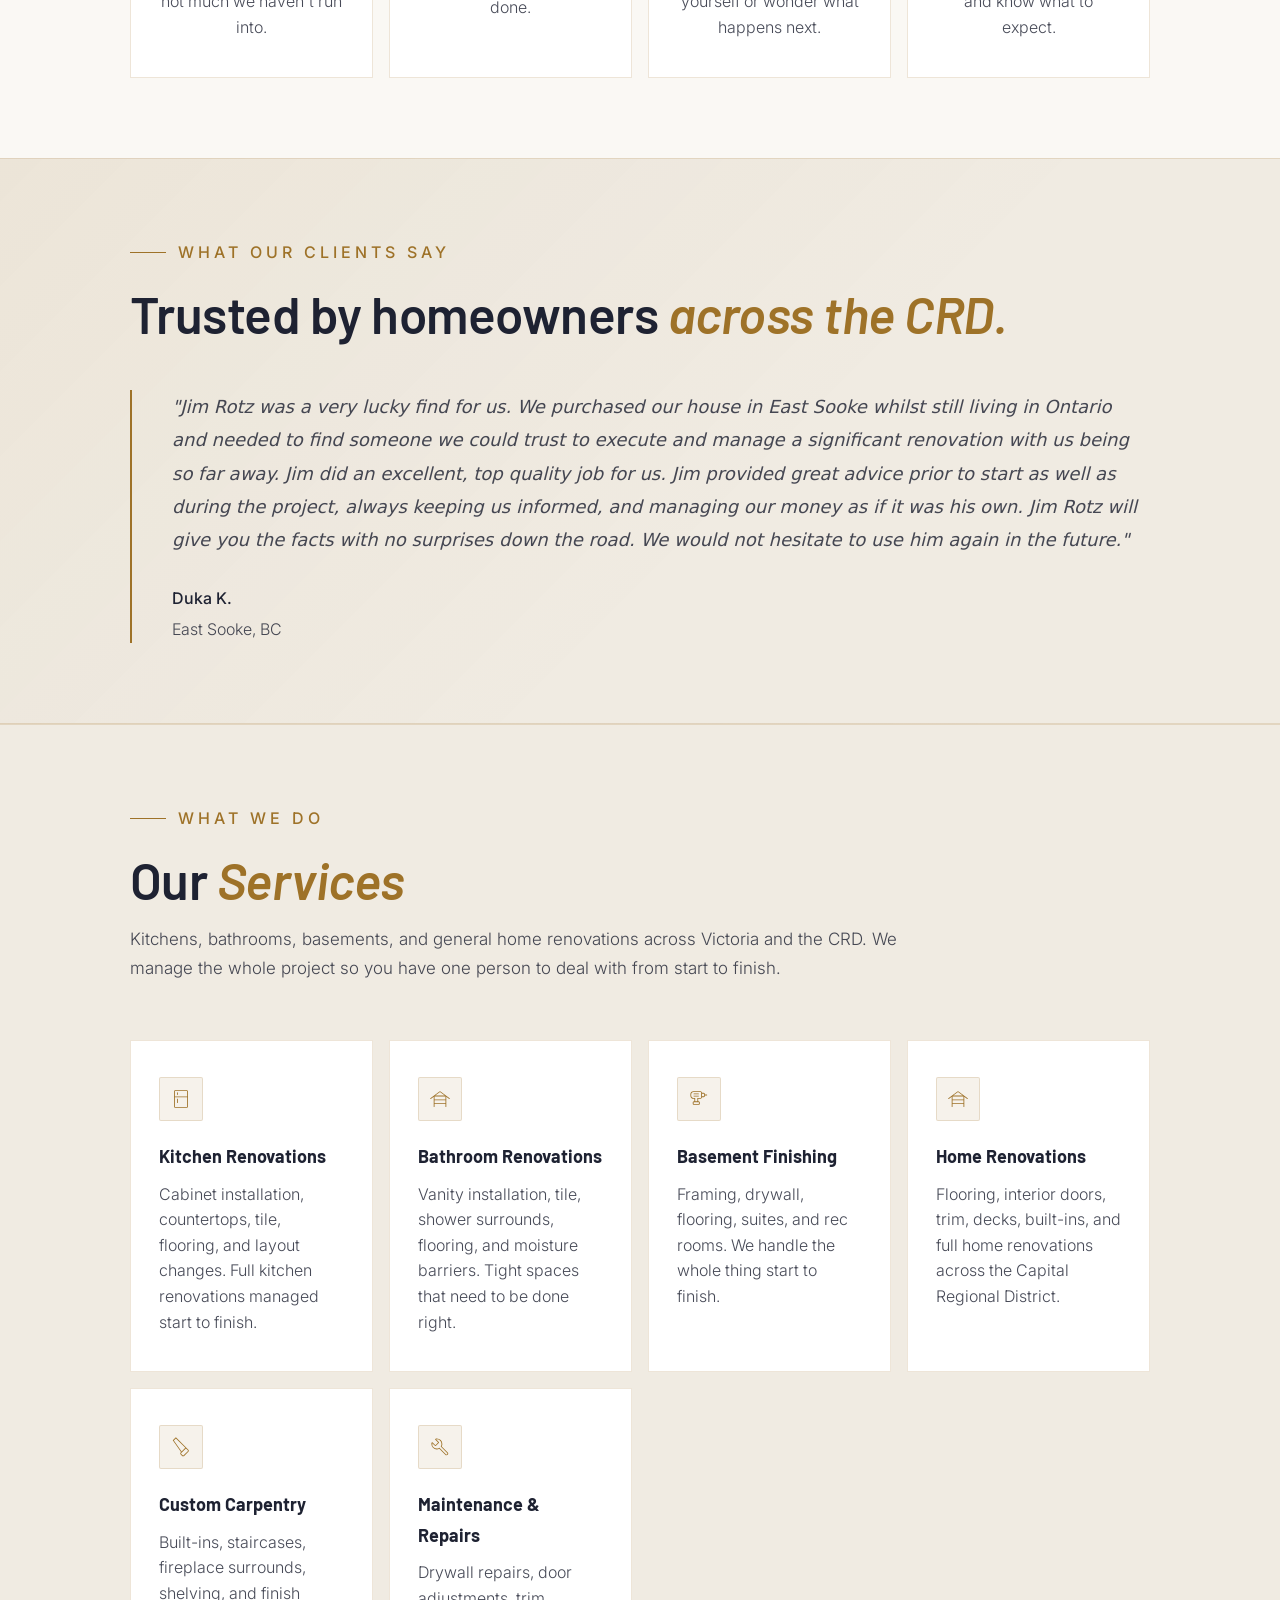
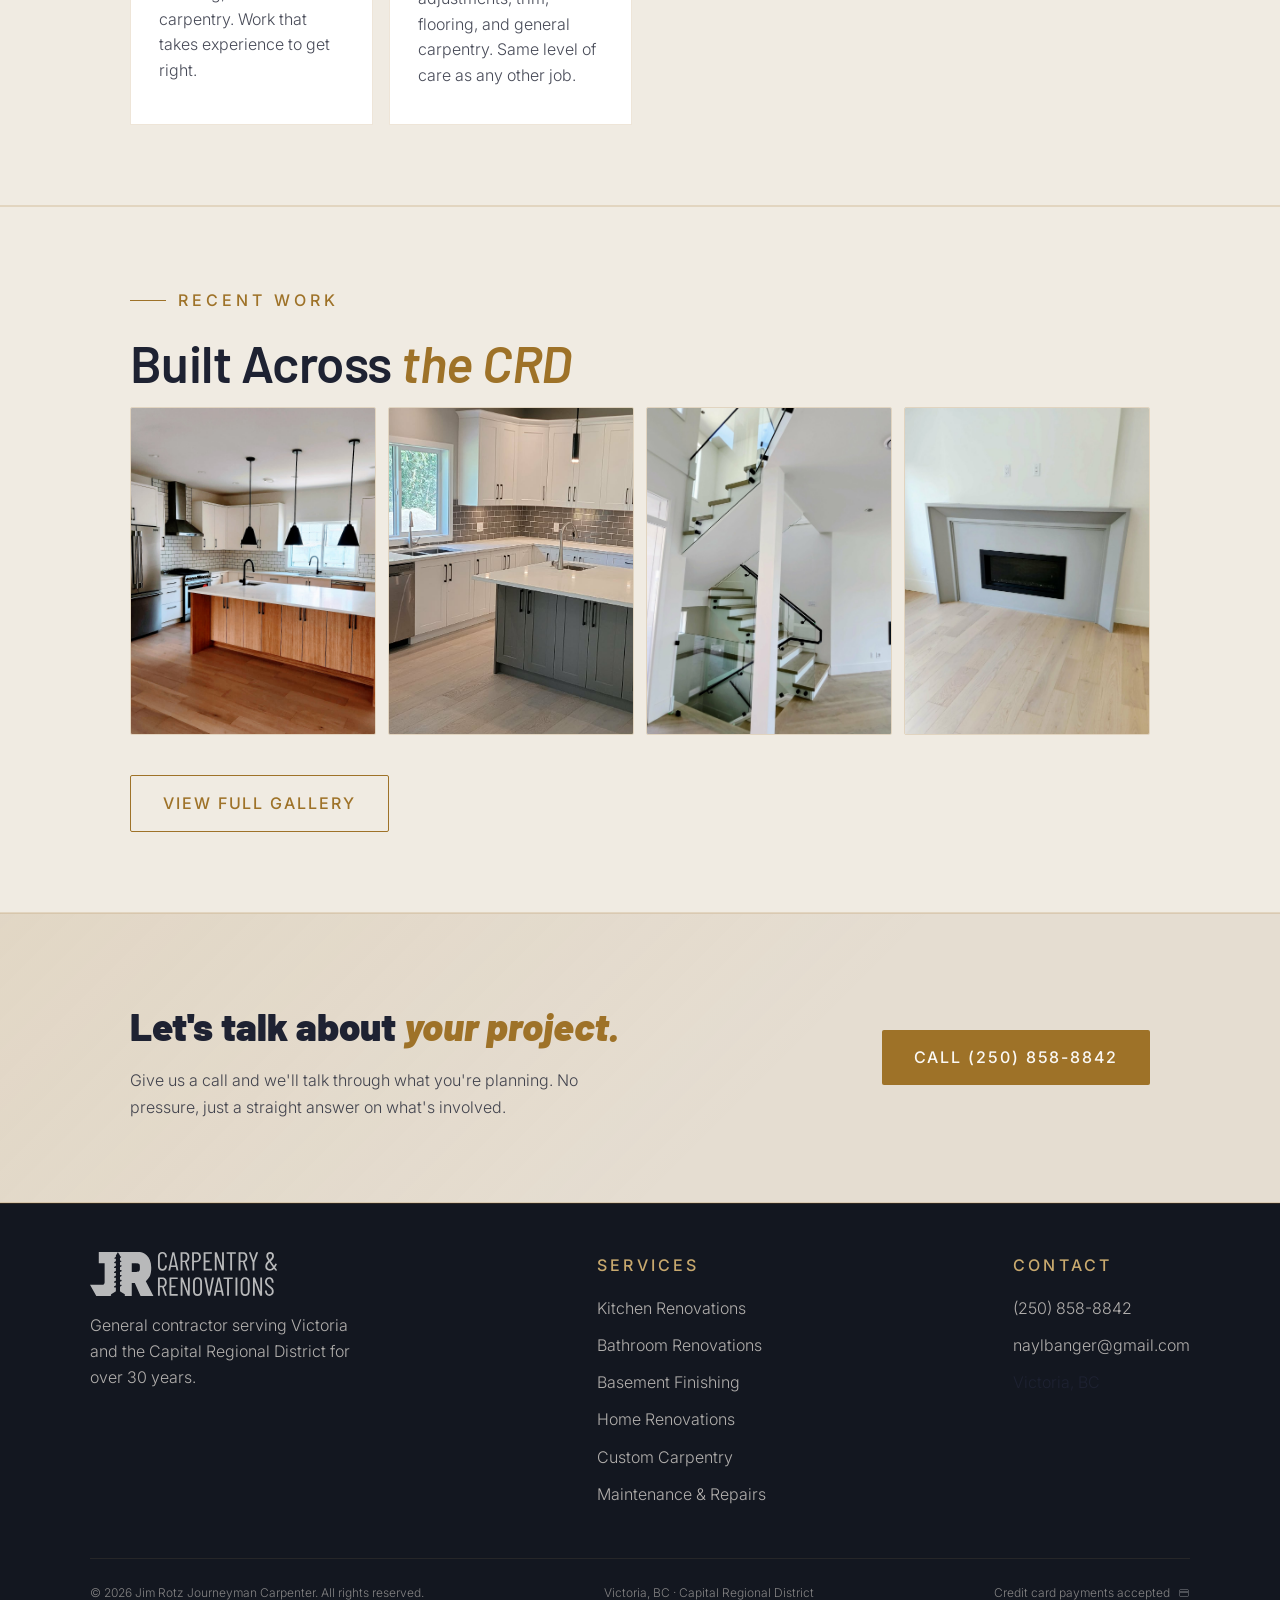
==== commit 61260230: "changed copy. added testimonials" ====
--- a/index.html
+++ b/index.html
@@ -27,7 +27,7 @@
   {
     "@context": "https://schema.org",
     "@type": "HomeAndConstructionBusiness",
-    "name": "Jim Rotz Carpentry and Renovations",
+    "name": "Jim Rotz Journeyman Carpenter",
     "description": "Certified general contractor serving Victoria and the Capital Regional District for over 30 years. Specialising in kitchen renovations, bathroom renovations, basement finishing, and custom carpentry.",
     "url": "https://jimrotz.ca",
     "telephone": "(250) 858-8842",
@@ -135,7 +135,7 @@
 
     .hero-sub {
       font-size: 17px;
-      font-weight: 300;
+      font-weight: 400;
       color: var(--cream-dim);
       line-height: 1.75;
       max-width: 800px;
@@ -236,7 +236,7 @@
       color: var(--cream);
     }
     .service-thumb p {
-      font-size: 13px;
+      font-size: 16px;
       color: var(--muted);
       line-height: 1.6;
     }
@@ -280,7 +280,7 @@
       margin-bottom: 10px;
     }
     .trust-pillar-desc {
-      font-size: 13px;
+      font-size: 16px;
       color: var(--muted);
       line-height: 1.6;
     }
@@ -367,7 +367,7 @@
     }
     .cta-banner h2 em { font-style: italic; color: var(--warm); }
     .cta-banner p {
-      font-size: 15px;
+      font-size: 16px;
       color: var(--cream-dim);
       margin-top: 8px;
       max-width: 480px;
@@ -390,7 +390,7 @@
 
   <!-- ════════════ NAV ════════════ -->
   <nav class="site-nav">
-    <a href="index.html" class="nav-logo"><img src="LOGO.svg" alt="Jim Rotz Carpentry and Renovations" /></a>
+    <a href="index.html" class="nav-logo"><img src="LOGO.svg" alt="Jim Rotz Journeyman Carpenter" /></a>
     <ul class="nav-links" id="navLinks">
       <li><a href="index.html" class="active">Home</a></li>
       <li class="nav-dropdown">
@@ -421,7 +421,7 @@
       <div class="hero-content">
 
         <div class="hero-left">
-          <div class="hero-tag fade-up delay-1">Jim Rotz Carpentry and Renovations</div>
+          <div class="hero-tag fade-up delay-1">Jim Rotz Journeyman Carpenter</div>
           <h1 class="hero-title fade-up delay-2">
             Renovations &amp; Carpentry <br>in <em style="color: var(--warm);">Victoria, BC</em>
           </h1>
@@ -470,6 +470,21 @@
       </div>
     </section>
 
+    <!-- ════════════ TESTIMONIAL ════════════ -->
+    <section style="background: linear-gradient(135deg, rgba(158,114,40,0.05) 0%, transparent 60%), var(--slate-mid); border-top: 1px solid var(--rule); border-bottom: 1px solid var(--rule); position: relative; overflow: hidden;">
+      <div class="container" style="padding-top: 80px; padding-bottom: 80px;">
+        <div class="fade-up">
+          <p class="section-eyebrow" style="margin-bottom: 20px;">What Our Clients Say</p>
+          <h2 class="section-title" style="margin-bottom: 48px;">Trusted by homeowners <em>across the CRD.</em></h2>
+        </div>
+        <blockquote class="fade-up delay-2" style="border-left: 2px solid var(--warm); padding-left: 40px;">
+          <p style="font-size: 18px; font-weight: 400; line-height: 1.85; color: var(--cream-dim); font-style: italic; margin-bottom: 28px;">"Jim Rotz was a very lucky find for us. We purchased our house in East Sooke whilst still living in Ontario and needed to find someone we could trust to execute and manage a significant renovation with us being so far away. Jim did an excellent, top quality job for us. Jim provided great advice prior to start as well as during the project, always keeping us informed, and managing our money as if it was his own. Jim Rotz will give you the facts with no surprises down the road. We would not hesitate to use him again in the future."</p>
+          <p style="font-size: 16px; font-weight: 500; color: var(--cream); margin-bottom: 4px;">Duka K.</p>
+          <p style="font-size: 16px; color: var(--muted);">East Sooke, BC</p>
+        </blockquote>
+      </div>
+    </section>
+
     <!-- ════════════ SERVICES PREVIEW ════════════ -->
     <section class="services-preview">
       <div class="container">
@@ -570,7 +585,7 @@
   <footer class="site-footer">
     <div class="footer-inner">
       <div class="footer-brand">
-        <a href="index.html" class="nav-logo"><img src="LOGO.svg" alt="Jim Rotz Carpentry and Renovations" /></a>
+        <a href="index.html" class="nav-logo"><img src="LOGO.svg" alt="Jim Rotz Journeyman Carpenter" /></a>
         <p>General contractor serving Victoria and the Capital Regional District for over 30 years.</p>
       </div>
       <div class="footer-col">
@@ -595,7 +610,7 @@
 
     </div>
     <div class="footer-bottom">
-      <p>&copy; 2026 Jim Rotz Carpentry and Renovations. All rights reserved.</p>
+      <p>&copy; 2026 Jim Rotz Journeyman Carpenter. All rights reserved.</p>
       <p>Victoria, BC · Capital Regional District</p>
       <p style="display:flex; align-items:center; gap:8px; font-size:12px; color:rgba(245,240,232,0.5);">Credit card payments accepted <img src="icons/creditcard.svg" alt="" style="height:12px; width:auto; filter: brightness(0) invert(1); opacity:0.5;" /></p>
     </div>
--- a/styles.css
+++ b/styles.css
@@ -11,10 +11,10 @@
   --warm-light:   #c8a96e;
   --warm-dim:     rgba(158, 114, 40, 0.09);
   --cream:        #1e2232;
-  --cream-dim:    rgba(30, 34, 50, 0.62);
+  --cream-dim:    rgba(30, 34, 50, 0.82);
   --cream-faint:  rgba(30, 34, 50, 0.12);
   --rule:         rgba(158, 114, 40, 0.18);
-  --muted:        rgba(30, 34, 50, 0.45);
+  --muted:        rgba(30, 34, 50, 0.82);
 
   --font-display: 'Barlow', system-ui, sans-serif;
   --font-body:    'Inter', system-ui, sans-serif;
@@ -79,7 +79,7 @@
 }
 
 .nav-links a {
-  font-size: 12px;
+  font-size: 16px;
   font-weight: 500;
   letter-spacing: 0.15em;
   text-transform: uppercase;
@@ -151,7 +151,7 @@
 .dropdown-menu li a {
   display: block;
   padding: 10px 20px;
-  font-size: 12px;
+  font-size: 16px;
   font-weight: 500;
   letter-spacing: 0.12em;
   text-transform: uppercase;
@@ -179,7 +179,7 @@
     visibility: visible;
     pointer-events: auto;
   }
-  .dropdown-menu li a { padding: 8px 0; font-size: 13px; letter-spacing: 0.08em; }
+  .dropdown-menu li a { padding: 8px 0; font-size: 16px; letter-spacing: 0.08em; }
 }
 
 .nav-cta {
@@ -187,7 +187,7 @@
   padding: 9px 22px 9px !important;
   background: var(--warm);
   color: var(--slate) !important;
-  font-size: 12px !important;
+  font-size: 16px !important;
   font-weight: 500 !important;
   letter-spacing: 0.12em;
   text-transform: uppercase;
@@ -225,7 +225,7 @@
 .page-content { padding-top: var(--nav-height); }
 
 .section-eyebrow {
-  font-size: 11px;
+  font-size: 16px;
   font-weight: 500;
   letter-spacing: 0.25em;
   text-transform: uppercase;
@@ -274,7 +274,7 @@
   display: inline-block;
   padding: 14px 32px;
   font-family: var(--font-body);
-  font-size: 12px;
+  font-size: 16px;
   font-weight: 500;
   letter-spacing: 0.12em;
   text-transform: uppercase;
@@ -352,10 +352,10 @@
 .footer-brand .nav-logo { margin-bottom: 16px; display: block; }
 .footer-brand .nav-logo img { height: 44px; filter: brightness(0) invert(1) sepia(0.15); opacity: 0.7; }
 .footer-col .square-logo { height: 18px; width: auto; filter: brightness(0) invert(1) sepia(0.15); opacity: 0.7; }
-.footer-brand p { font-size: 13px; color: rgba(245,240,232,0.7); max-width: 260px; line-height: 1.65; }
+.footer-brand p { font-size: 16px; color: rgba(245,240,232,0.7); max-width: 260px; line-height: 1.65; }
 
 .footer-col h4 {
-  font-size: 11px;
+  font-size: 16px;
   font-weight: 500;
   letter-spacing: 0.2em;
   text-transform: uppercase;
@@ -365,7 +365,7 @@
 .footer-col ul { list-style: none; }
 .footer-col ul li { margin-bottom: 10px; }
 .footer-col ul a {
-  font-size: 14px;
+  font-size: 16px;
   color: rgba(245,240,232,0.7);
   transition: color 0.2s;
 }
@@ -424,6 +424,6 @@
     gap: 20px;
     border-bottom: 1px solid var(--rule);
   }
-  .nav-links.open a { font-size: 14px; }
+  .nav-links.open a { font-size: 16px; }
   .nav-cta.open { display: block; }
 }
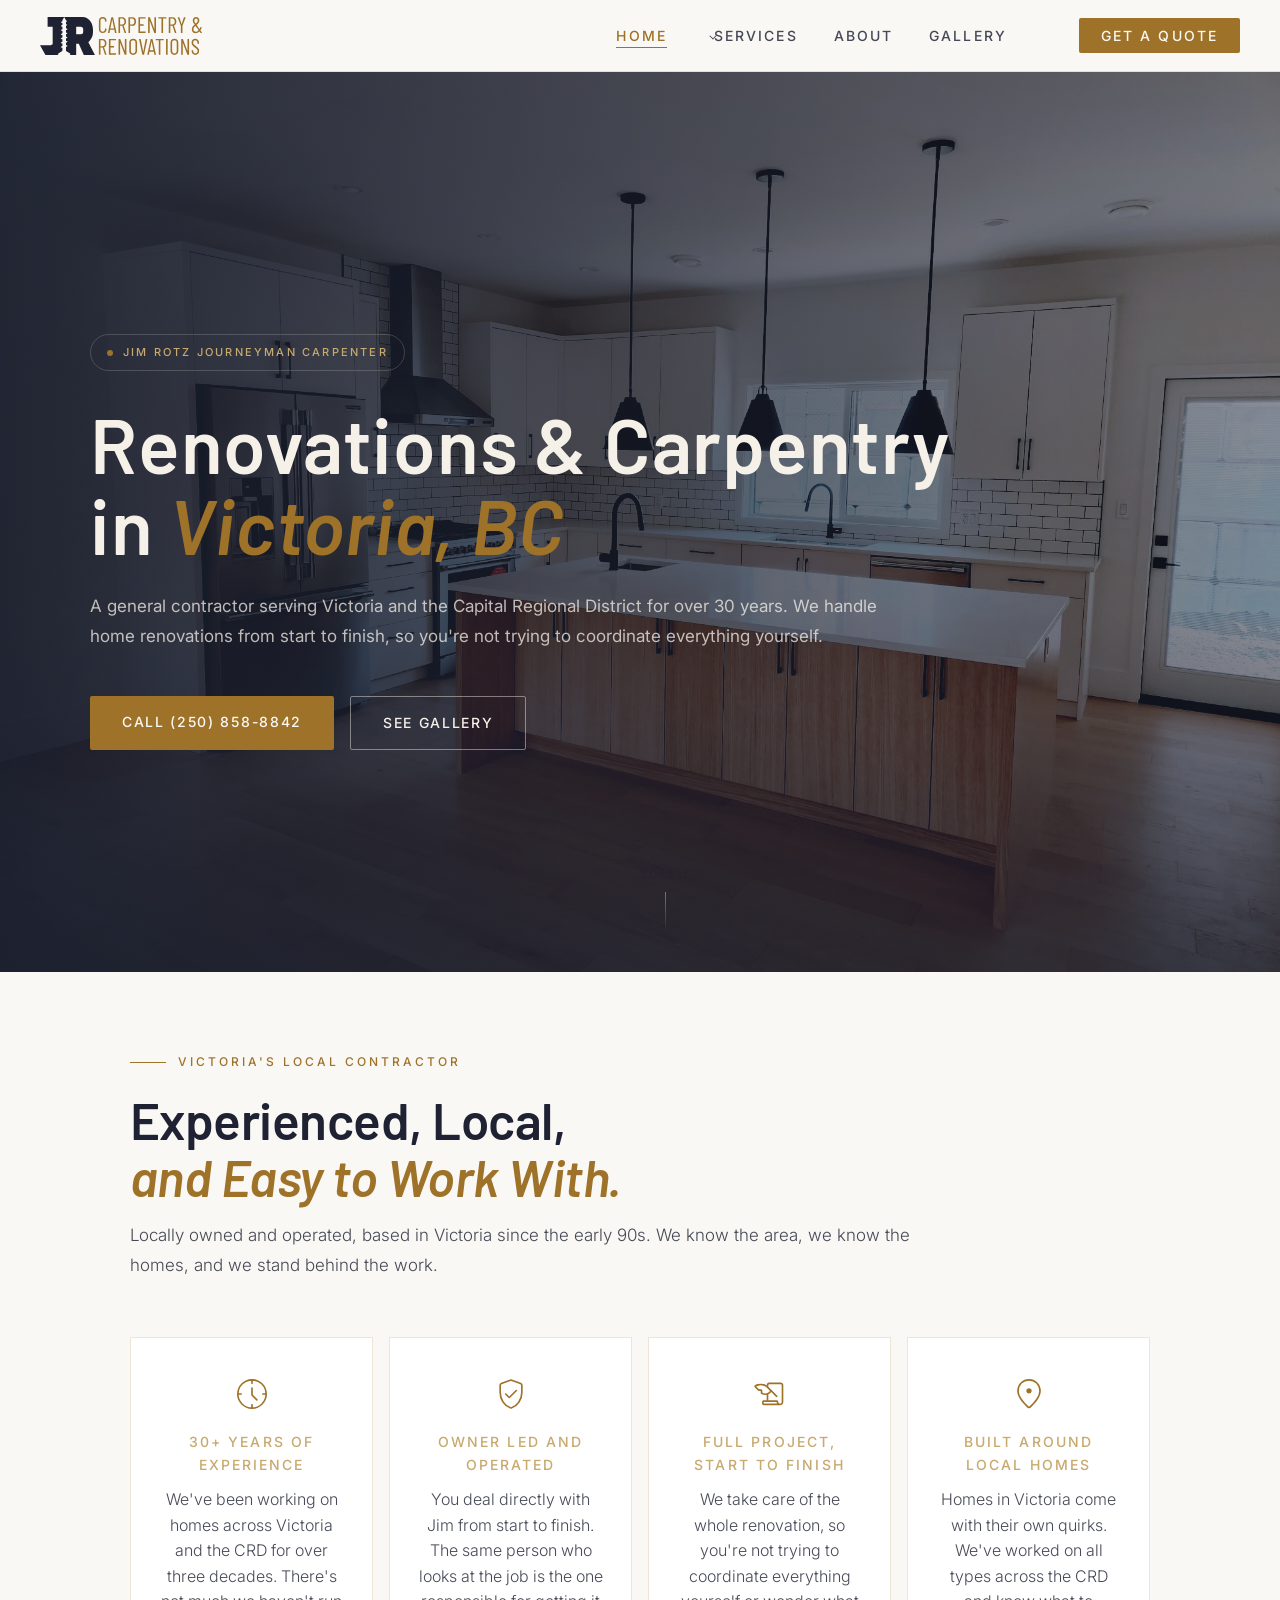
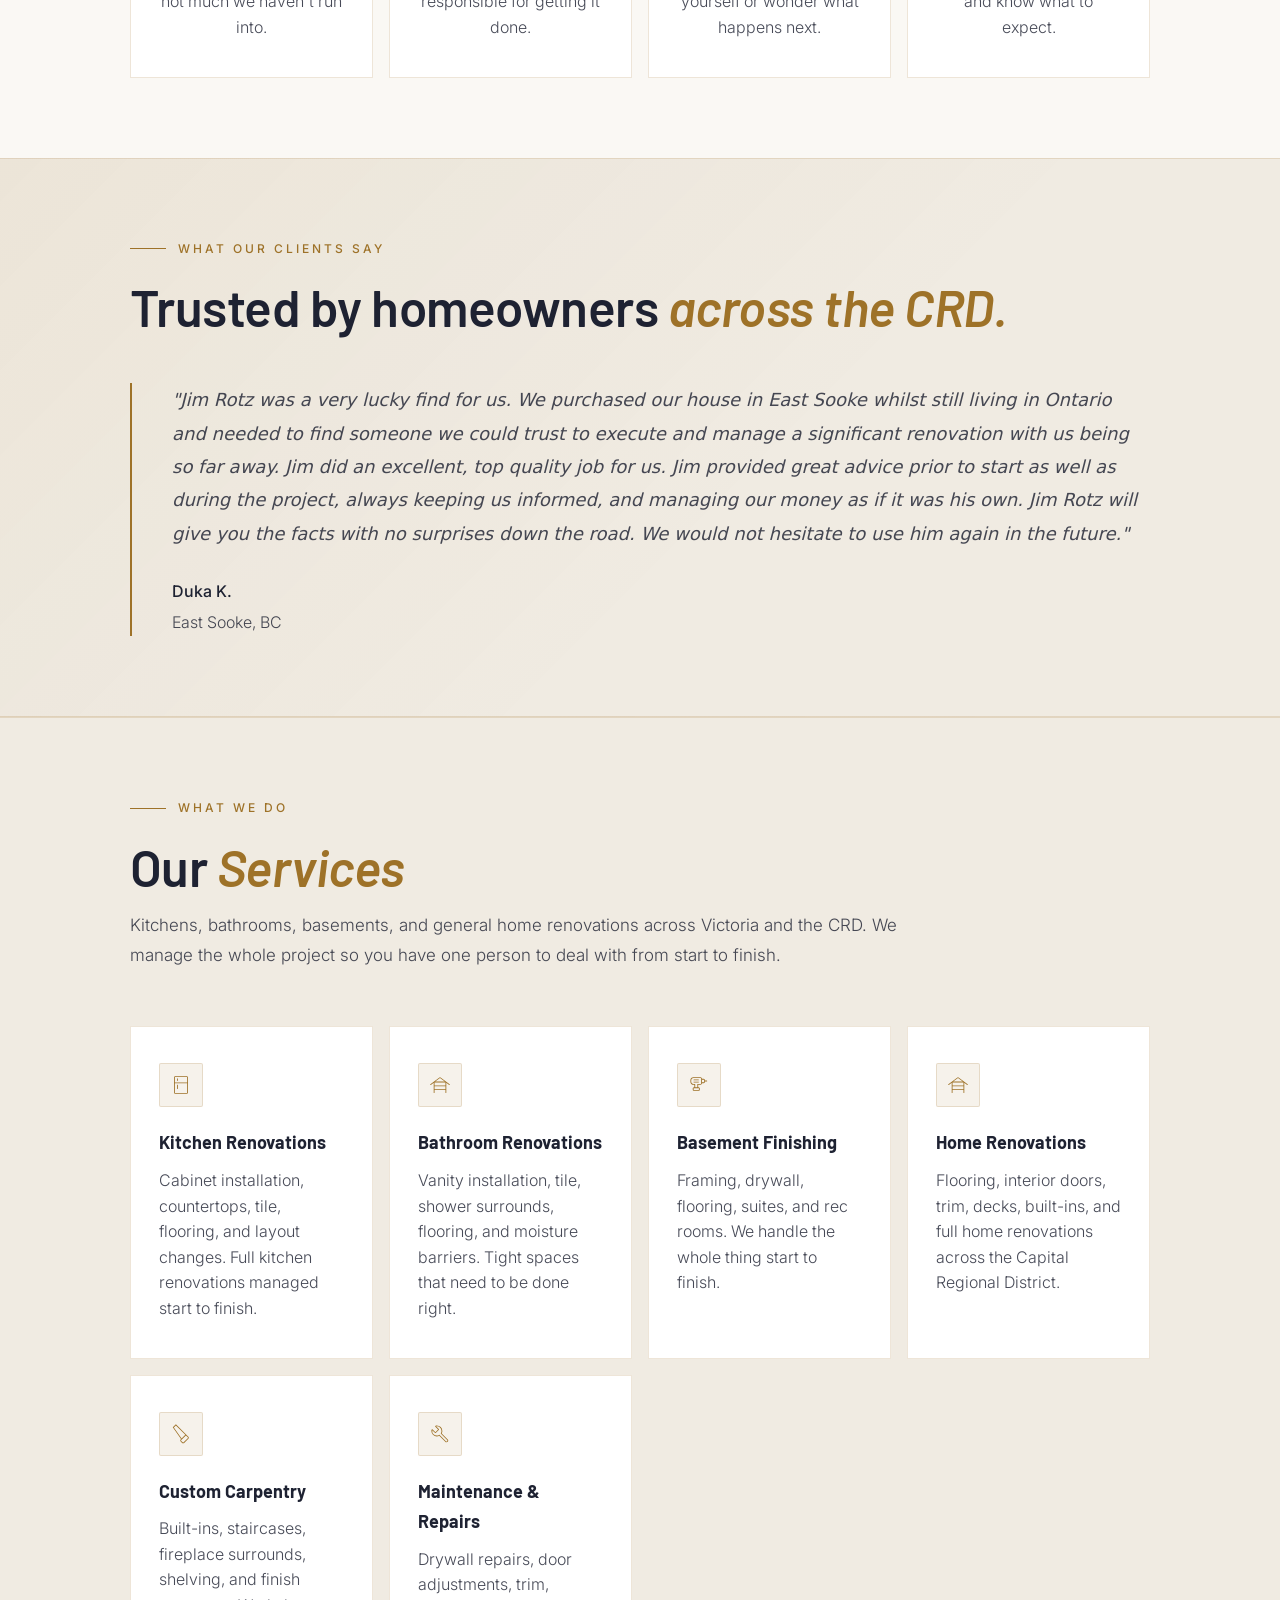
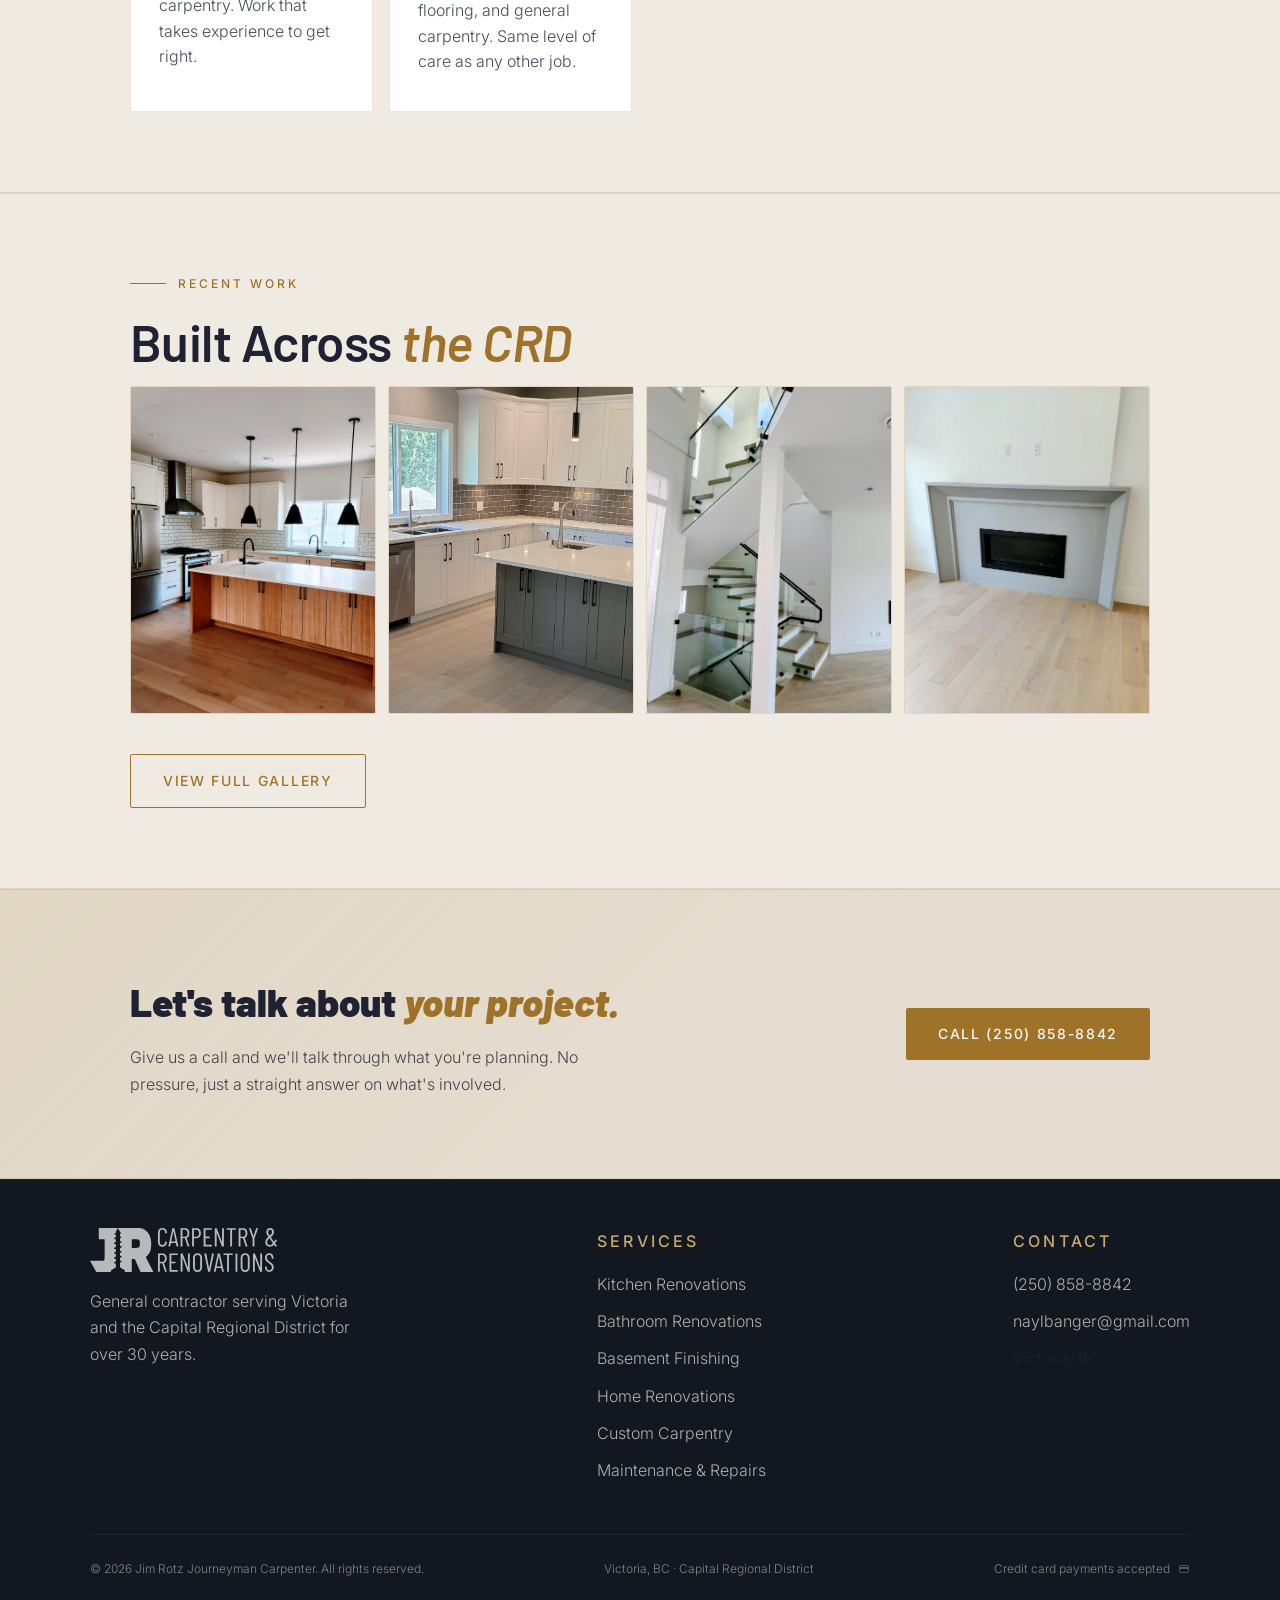
==== commit 0ee63365: "font fiddling" ====
--- a/index.html
+++ b/index.html
@@ -97,8 +97,6 @@
       margin: 0 auto;
     }
 
-    .hero-left {}
-
     .hero-tag {
       display: inline-flex;
       align-items: center;
@@ -272,7 +270,7 @@
       height: 100%;
     }
     .trust-pillar-label {
-      font-size: 12px;
+      font-size: 14px;
       font-weight: 500;
       letter-spacing: 0.15em;
       text-transform: uppercase;
@@ -453,7 +451,7 @@
           </div>
           <div class="trust-pillar fade-up delay-3">
             <div class="trust-pillar-icon"><img src="icons/verified.svg" alt="" /></div>
-            <div class="trust-pillar-label">Owner Led</div>
+            <div class="trust-pillar-label">Owner Led and Operated</div>
             <div class="trust-pillar-desc">You deal directly with Jim from start to finish. The same person who looks at the job is the one responsible for getting it done.</div>
           </div>
           <div class="trust-pillar fade-up delay-4">
--- a/styles.css
+++ b/styles.css
@@ -79,7 +79,7 @@
 }
 
 .nav-links a {
-  font-size: 16px;
+  font-size: 14px;
   font-weight: 500;
   letter-spacing: 0.15em;
   text-transform: uppercase;
@@ -151,7 +151,7 @@
 .dropdown-menu li a {
   display: block;
   padding: 10px 20px;
-  font-size: 16px;
+  font-size: 14px;
   font-weight: 500;
   letter-spacing: 0.12em;
   text-transform: uppercase;
@@ -179,7 +179,7 @@
     visibility: visible;
     pointer-events: auto;
   }
-  .dropdown-menu li a { padding: 8px 0; font-size: 16px; letter-spacing: 0.08em; }
+  .dropdown-menu li a { padding: 8px 0; font-size: 14px; letter-spacing: 0.08em; }
 }
 
 .nav-cta {
@@ -187,7 +187,7 @@
   padding: 9px 22px 9px !important;
   background: var(--warm);
   color: var(--slate) !important;
-  font-size: 16px !important;
+  font-size: 14px !important;
   font-weight: 500 !important;
   letter-spacing: 0.12em;
   text-transform: uppercase;
@@ -225,7 +225,7 @@
 .page-content { padding-top: var(--nav-height); }
 
 .section-eyebrow {
-  font-size: 16px;
+  font-size: 12px;
   font-weight: 500;
   letter-spacing: 0.25em;
   text-transform: uppercase;
@@ -274,7 +274,7 @@
   display: inline-block;
   padding: 14px 32px;
   font-family: var(--font-body);
-  font-size: 16px;
+  font-size: 14px;
   font-weight: 500;
   letter-spacing: 0.12em;
   text-transform: uppercase;
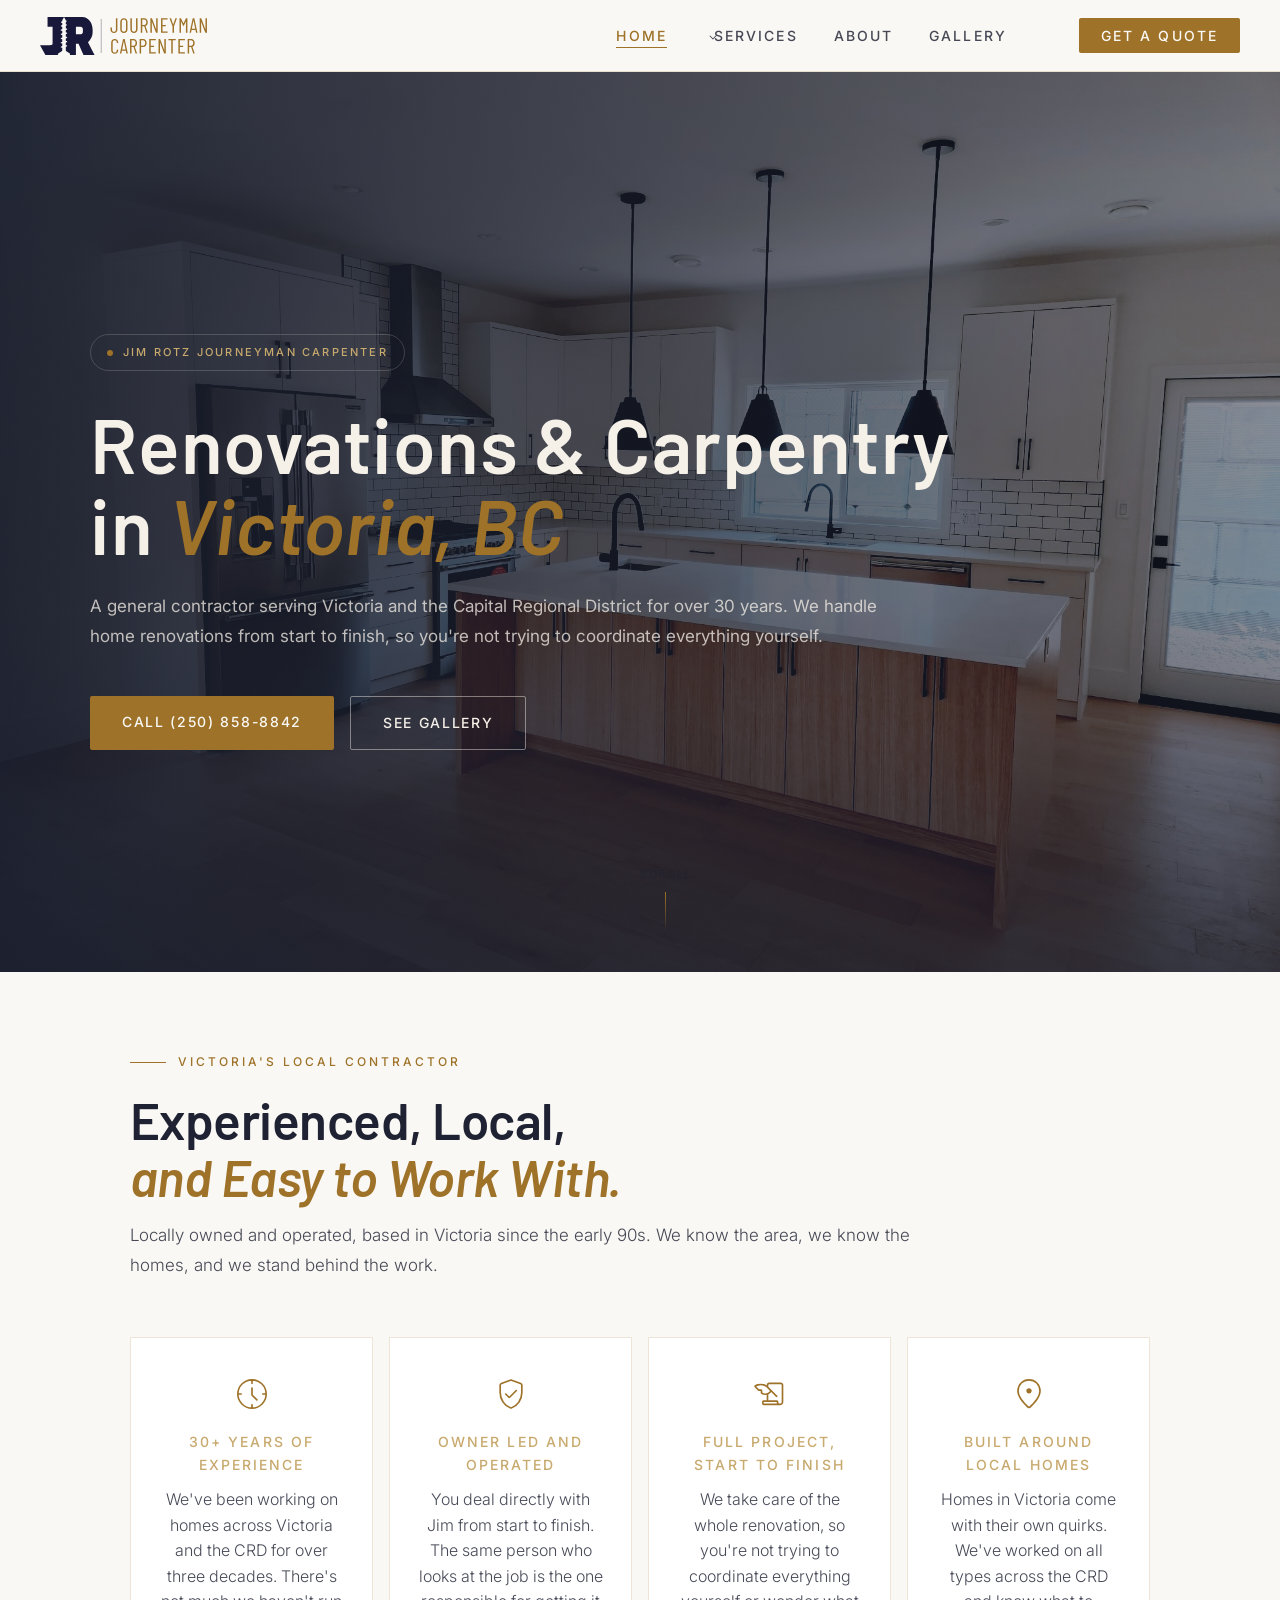
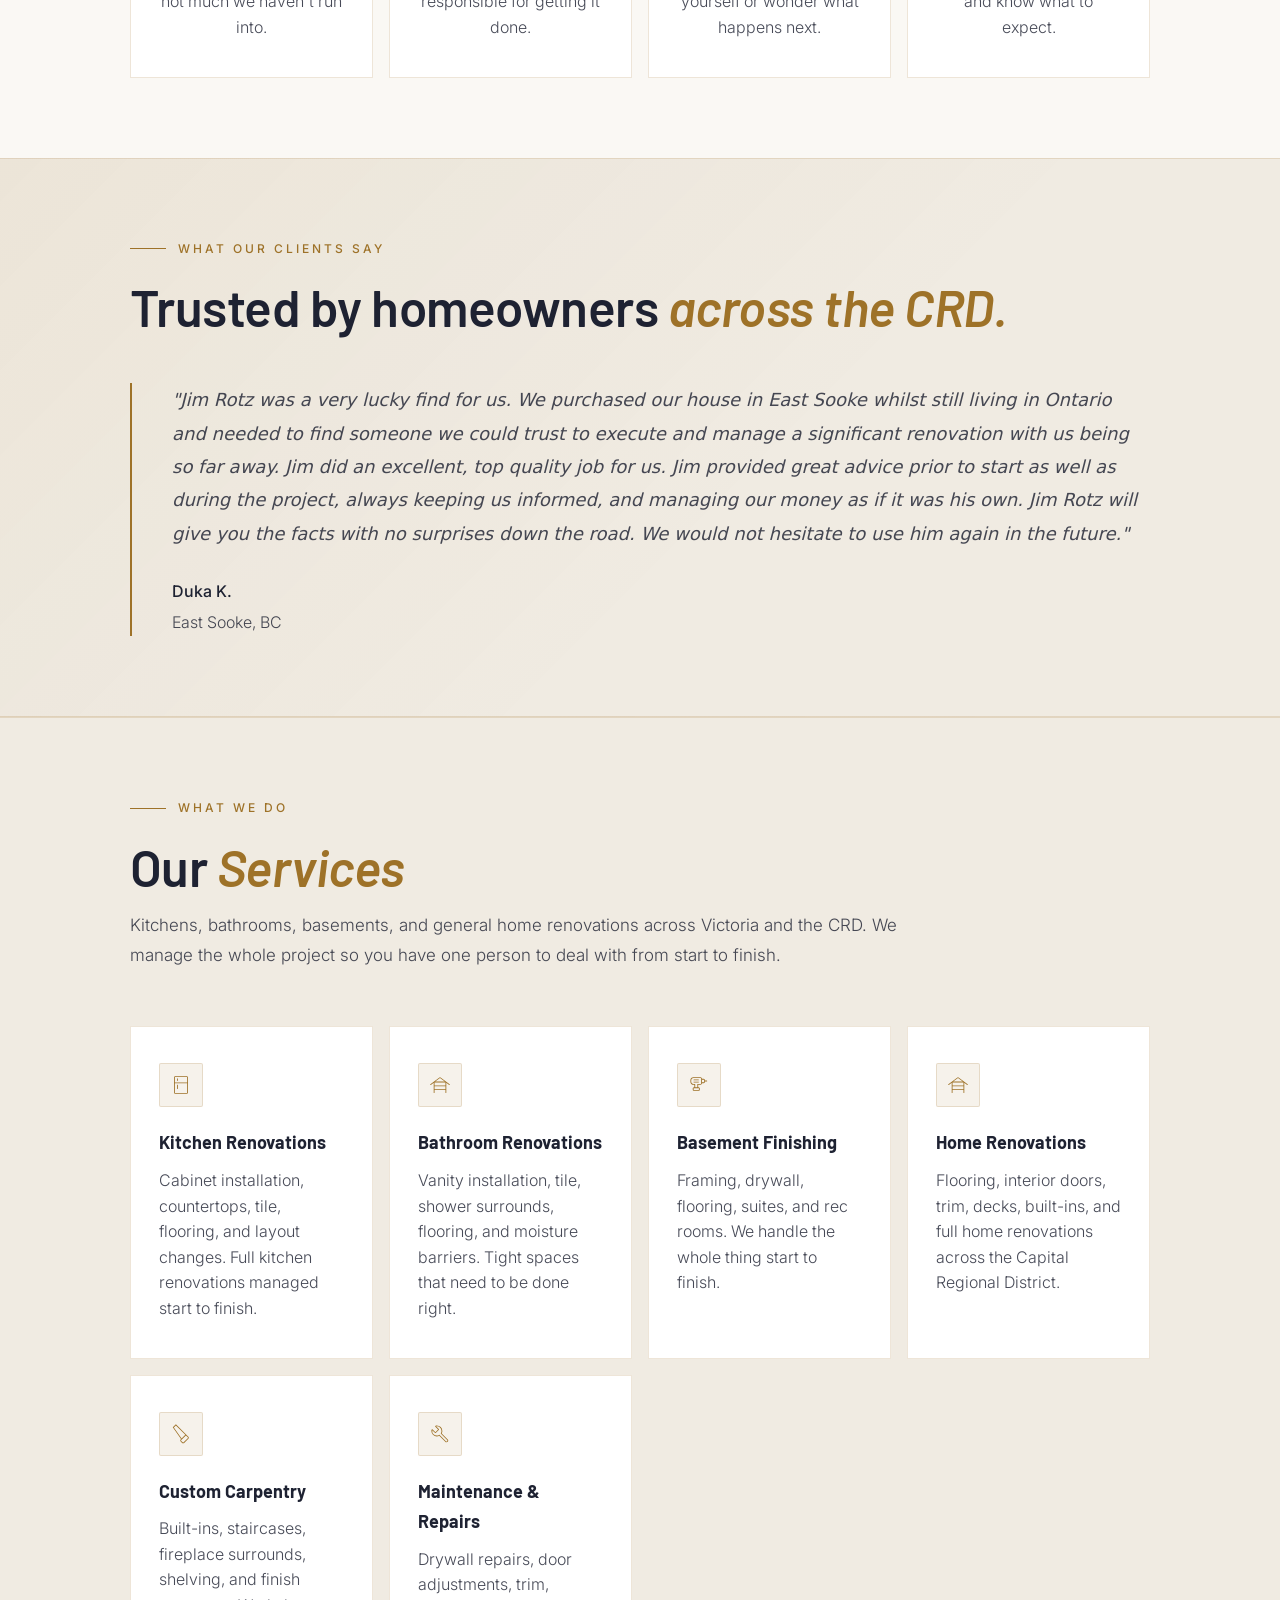
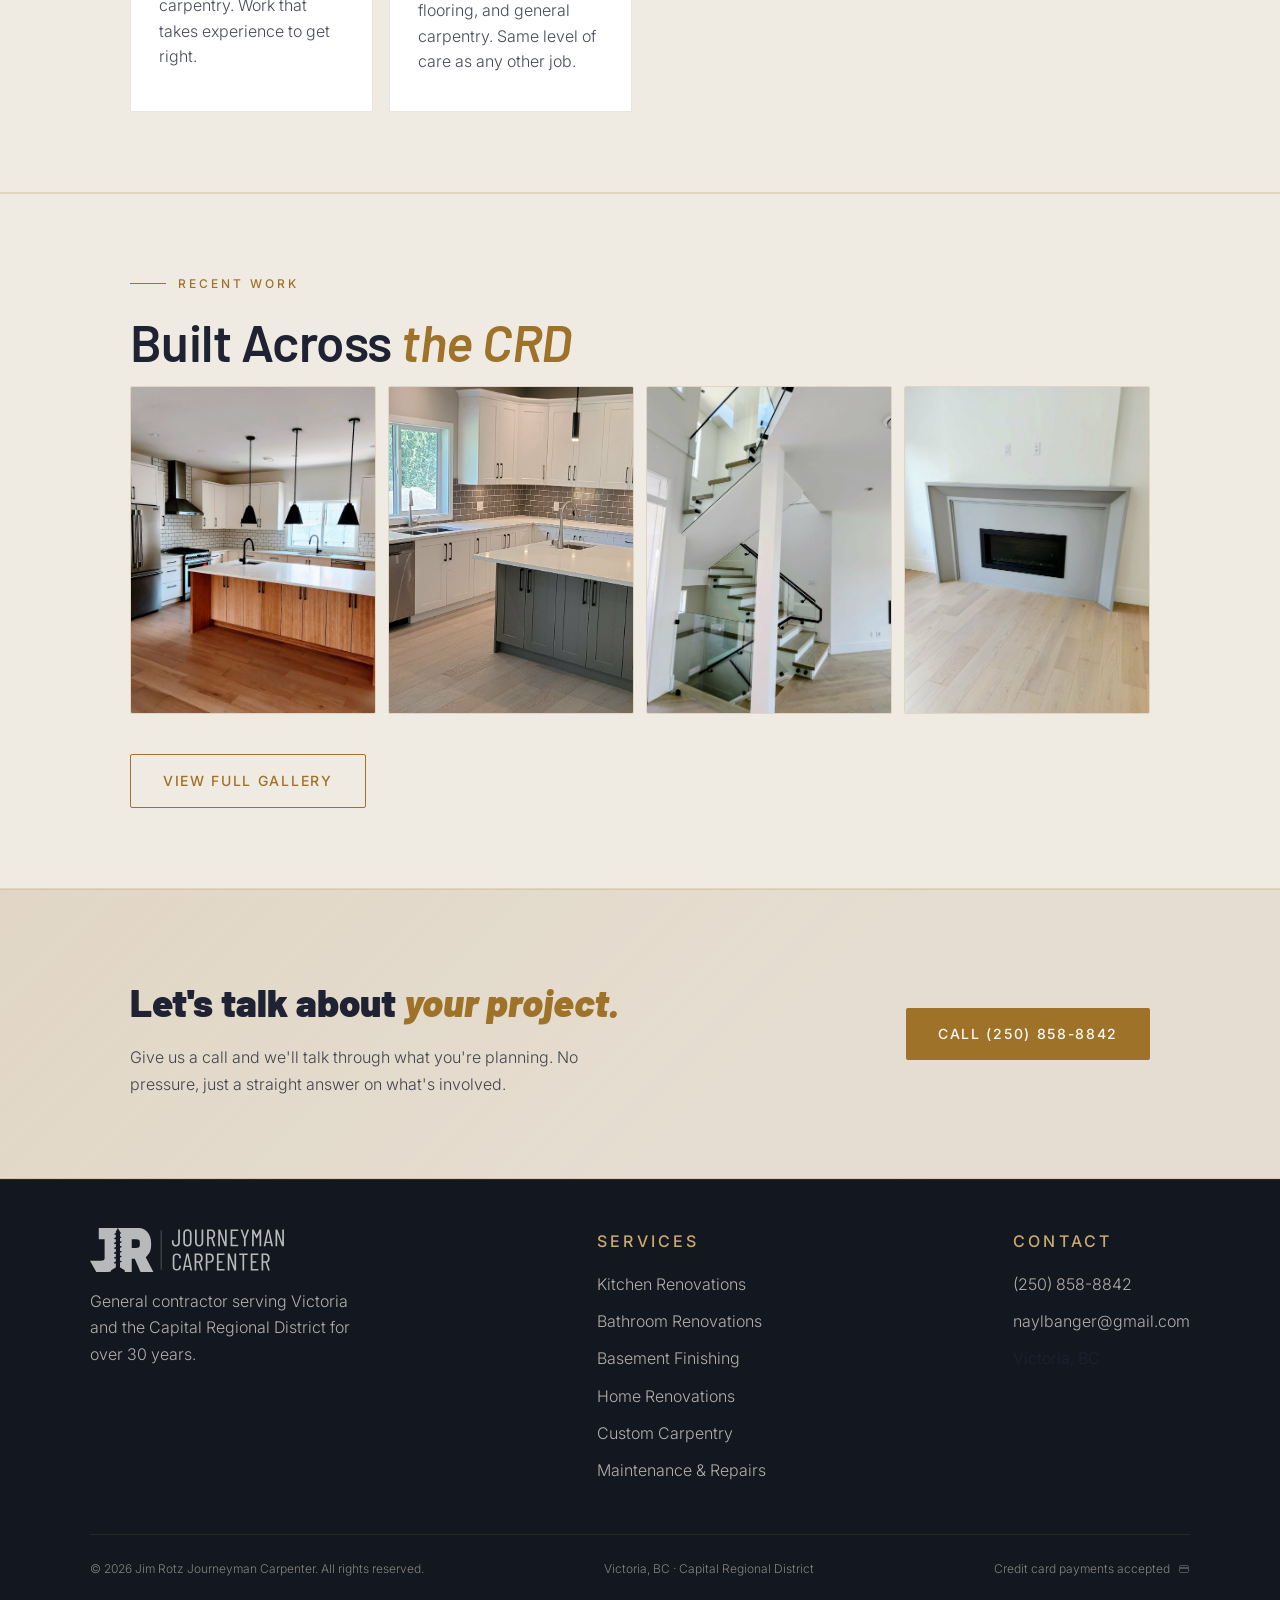
==== commit b26de687: "updated logo" ====
--- a/index.html
+++ b/index.html
@@ -388,7 +388,7 @@
 
   <!-- ════════════ NAV ════════════ -->
   <nav class="site-nav">
-    <a href="index.html" class="nav-logo"><img src="LOGO.svg" alt="Jim Rotz Journeyman Carpenter" /></a>
+    <a href="index.html" class="nav-logo"><img src="icons/LOGO JR JOURNEYMAN CARPENTRY.svg" alt="Jim Rotz Journeyman Carpenter" /></a>
     <ul class="nav-links" id="navLinks">
       <li><a href="index.html" class="active">Home</a></li>
       <li class="nav-dropdown">
@@ -583,7 +583,7 @@
   <footer class="site-footer">
     <div class="footer-inner">
       <div class="footer-brand">
-        <a href="index.html" class="nav-logo"><img src="LOGO.svg" alt="Jim Rotz Journeyman Carpenter" /></a>
+        <a href="index.html" class="nav-logo"><img src="icons/LOGO JR JOURNEYMAN CARPENTRY.svg" alt="Jim Rotz Journeyman Carpenter" /></a>
         <p>General contractor serving Victoria and the Capital Regional District for over 30 years.</p>
       </div>
       <div class="footer-col">
